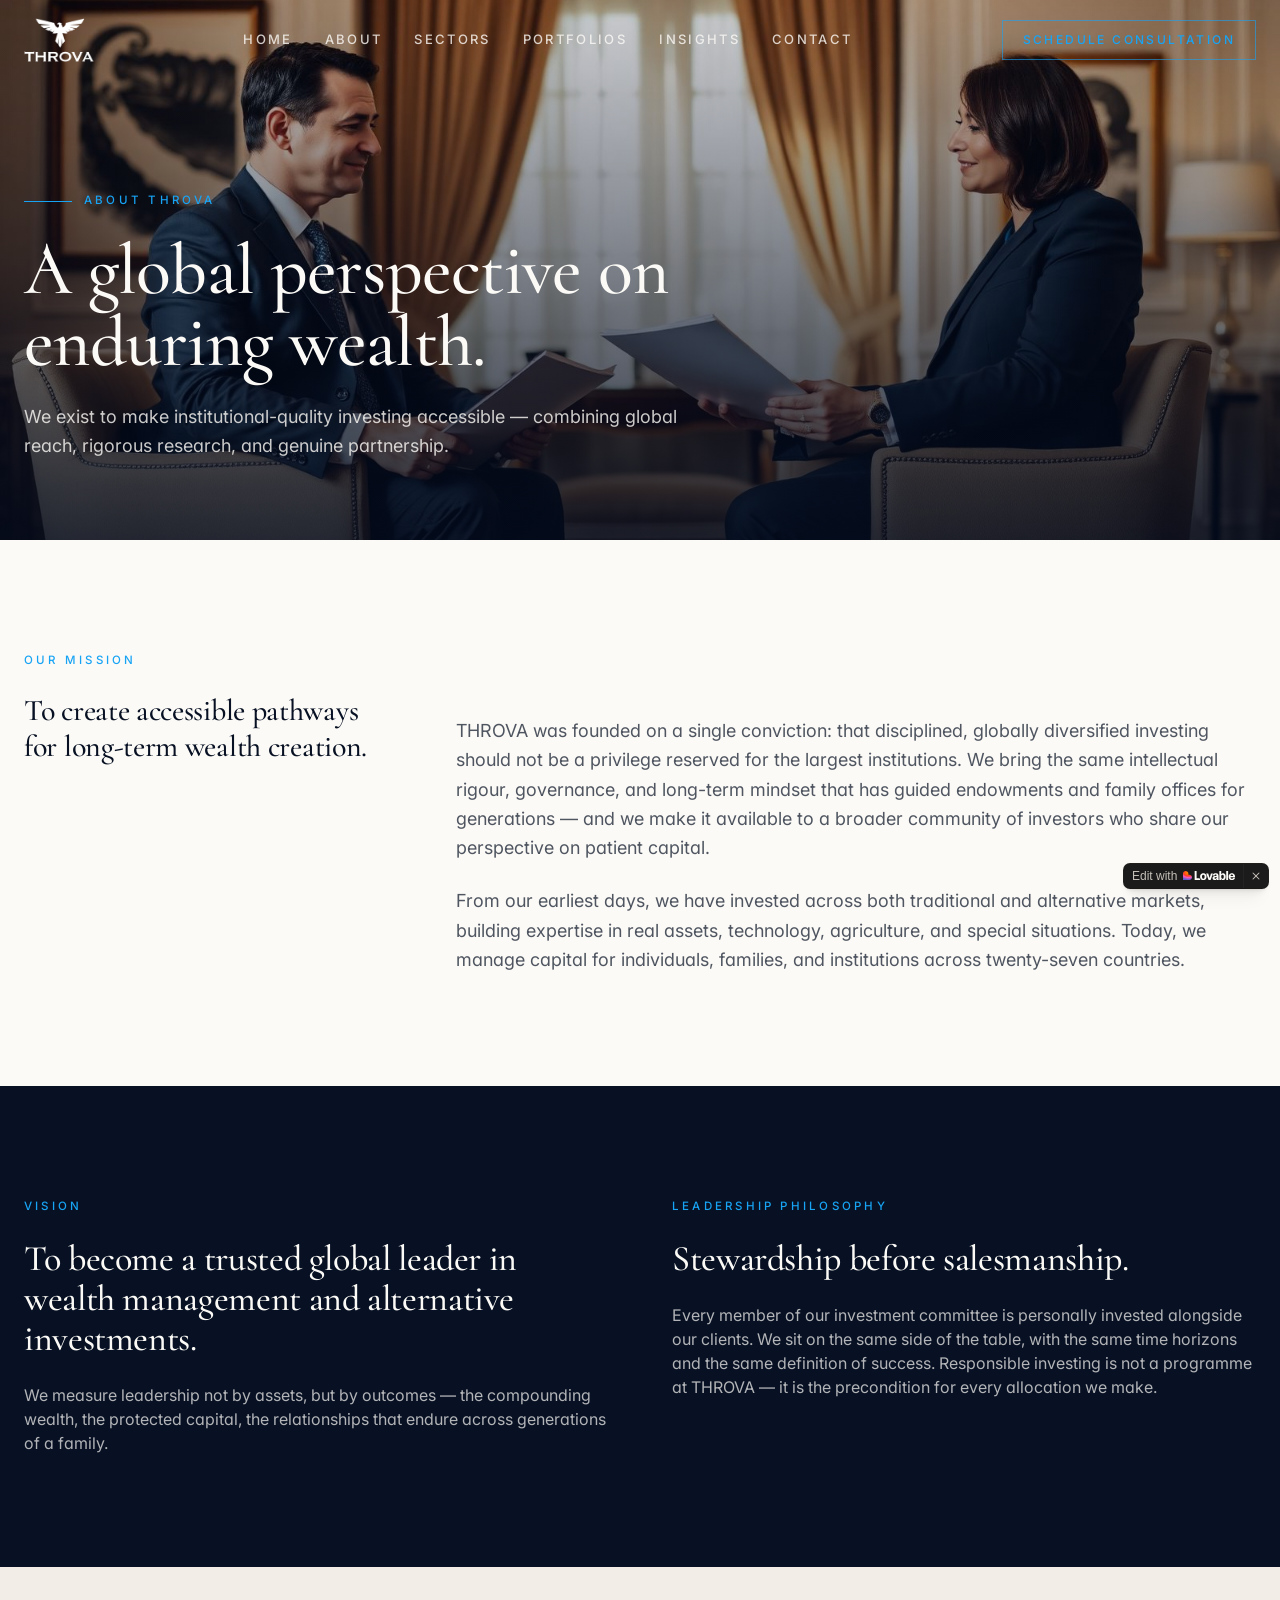
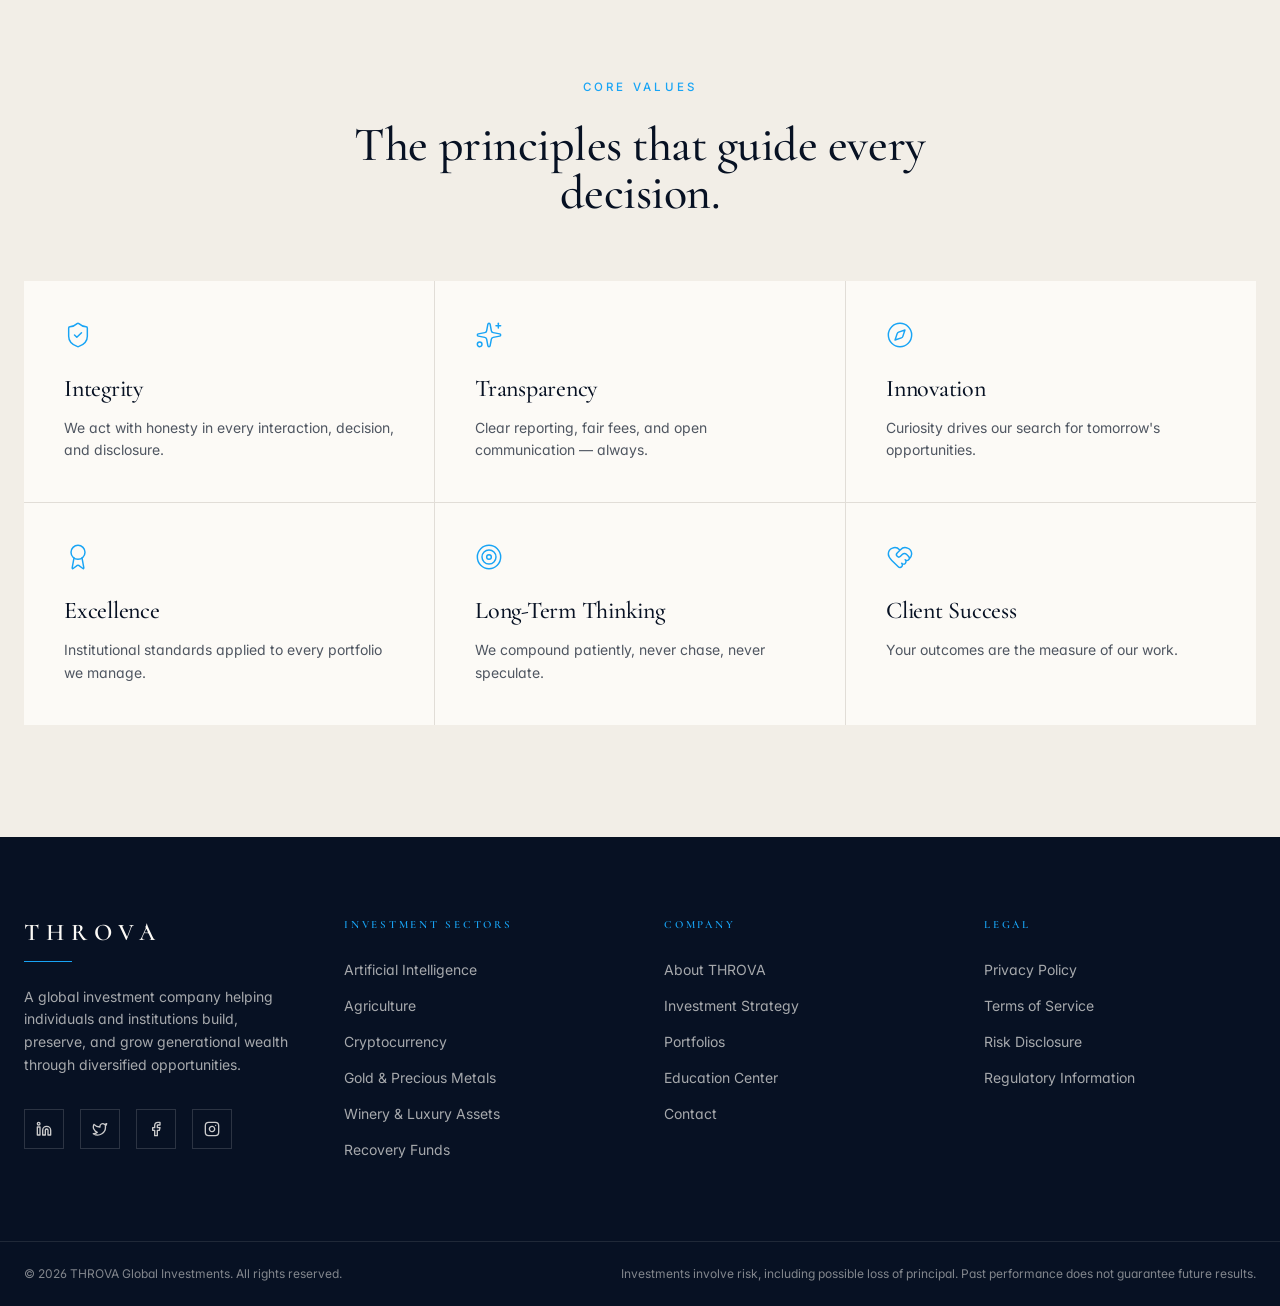
==== about.html @ 463bb8e4 "update" ====
<!DOCTYPE html><html lang="en"><!-- Added by HTTrack --><meta http-equiv="content-type" content="text/html;charset=utf-8" /><!-- /Added by HTTrack -->
<head><meta charSet="utf-8"/><meta name="viewport" content="width=device-width, initial-scale=1"/><link rel="preload" as="image" href="assets/about-DOCqalLD.jpg"/><link rel="stylesheet" href="assets/styles-oGNut5vP.css" data-precedence="default"/><link rel="stylesheet" href="https://fonts.googleapis.com/css2?family=Cormorant+Garamond:wght@400;500;600;700&amp;family=Inter:wght@300;400;500;600;700&amp;display=swap" data-precedence="default"/><title>About THROVA — Global Investment Philosophy</title><meta name="author" content="THROVA"/><meta property="og:type" content="website"/><meta name="twitter:card" content="summary_large_image"/><meta name="twitter:title" content="THROVA — Global Investment &amp; Wealth Management"/><meta name="twitter:description" content="THROVA is a global investment company building generational wealth through diversified opportunities across AI, agriculture, gold, winery, crypto, and recovery funds."/><meta property="og:image" content="../pub-bb2e103a32db4e198524a2e9ed8f35b4.r2.dev/63bff2bc-95c9-43e0-82a8-6ef3b3c54be5/id-preview-a8eeb838--65f0bc06-04db-4608-9901-4ae094037f10.lovable.app-1782212856710.png"/><meta name="twitter:image" content="../pub-bb2e103a32db4e198524a2e9ed8f35b4.r2.dev/63bff2bc-95c9-43e0-82a8-6ef3b3c54be5/id-preview-a8eeb838--65f0bc06-04db-4608-9901-4ae094037f10.lovable.app-1782212856710.png"/><meta name="description" content="Discover THROVA&#x27;s mission, vision, leadership philosophy, and commitment to responsible investing for generational wealth."/><meta property="og:title" content="About THROVA"/><meta property="og:description" content="Our mission, values, and commitment to responsible investing."/><link rel="modulepreload" href="assets/index-BSazW0Br.js"/><link rel="modulepreload" href="assets/about-CNOr5s_n.js"/><link rel="modulepreload" href="assets/SiteLayout-RDJ73iSE.js"/><link rel="modulepreload" href="assets/compass-BnCrKOkY.js"/><link rel="modulepreload" href="assets/shield-check-o71jnkI6.js"/><link rel="modulepreload" href="assets/about-_MQl4AtL.js"/><link rel="preconnect" href="https://fonts.googleapis.com/"/><link rel="preconnect" href="https://fonts.gstatic.com/" crossorigin="anonymous"/>
<style>
	@font-face {
		font-family: 'CameraPlainVariable';
		src: url('https://cdn.gpteng.co/mcp-widgets/v1/fonts/CameraPlainVariable.woff2') format('woff2');
		font-weight: 100 900;
		font-style: normal;
		font-display: swap;
	}

	#lovable-badge {
		--badge-bg: #1b1b1b;
		--badge-text: #c5c1b9;
		--badge-text-hover: #dcdad5;
		--badge-radius: 6px;
		--badge-padding: 8px;
		--badge-gap: 6px;
		--badge-shadow: 
			0 0 0 1px rgba(0, 0, 0, 0.88),
			0 1px 0 0 rgba(0, 0, 0, 0.04),
			0 2px 2px -1px rgba(0, 0, 0, 0.08),
			0 4px 4px -2px rgba(0, 0, 0, 0.08),
			0 8px 8px -4px rgba(0, 0, 0, 0.08),
			0 16px 16px -8px rgba(0, 0, 0, 0.08);
		--badge-transition-duration: 0.2s;
		--badge-transition-easing: cubic-bezier(0.16, 1, 0.32, 1);
		--focus-color: #575ECF;
		--focus-offset: 2px;
		--focus-width: 2px;
		
		position: fixed;
		bottom: 12px;
		right: 12px;
		height: 24px;
		display: flex;
		align-items: center;
		z-index: 1000000;
		background-color: var(--badge-bg) !important;
		color: var(--badge-text) !important;
		border-radius: var(--badge-radius);
		box-shadow: var(--badge-shadow) !important;
		font-size: 12px;
		font-family: CameraPlainVariable, "CameraPlainVariable Fallback", -apple-system, BlinkMacSystemFont, 'Segoe UI', Roboto, sans-serif;
		font-weight: 400 !important;
		text-transform: none !important;
		font-feature-settings: normal !important;
		transform: translateZ(0);
		will-change: transform, opacity;
	}

	#lovable-badge-cta {
		display: flex;
		align-items: center;
		gap: var(--badge-gap);
		padding: 0 var(--badge-padding);
		height: 100%;
		color: inherit;
		text-decoration: none;
		white-space: nowrap;
		border-radius: var(--badge-radius) 0 0 var(--badge-radius);
		transition: 
			background-color var(--badge-transition-duration) ease,
			color var(--badge-transition-duration) ease,
			transform 0.1s ease;
	}

	#lovable-badge-cta:hover {
		background: rgba(255, 255, 255, 0.04);
		color: var(--badge-text-hover);
	}

	#lovable-badge-cta:active {
		transform: scale(0.98);
	}

	#lovable-badge-cta:focus {
		outline: none;
	}

	#lovable-badge-cta:focus-visible {
		outline: var(--focus-width) solid var(--focus-color);
		outline-offset: var(--focus-offset);
		z-index: 1;
	}

	#lovable-badge-text {
		line-height: 1;
	}

	#lovable-badge-divider {
		width: 1px;
		height: 24px;
		background-color: rgba(255, 255, 255, 0.04);
		flex-shrink: 0;
	}

	#lovable-badge-close {
		width: 24px;
		height: 24px;
		min-width: 24px;
		min-height: 24px;
		cursor: pointer;
		background: none;
		border: none;
		padding: 0;
		display: flex;
		align-items: center;
		justify-content: center;
		border-radius: 0 var(--badge-radius) var(--badge-radius) 0;
		flex-shrink: 0;
		transition: 
			background-color var(--badge-transition-duration) ease,
			transform 0.1s ease;
	}

	#lovable-badge-close:hover {
		background: rgba(255, 255, 255, 0.04);
	}

	#lovable-badge-close:active {
		transform: scale(0.92);
	}

	#lovable-badge-close:focus {
		outline: none;
	}

	#lovable-badge-close:focus-visible {
		outline: var(--focus-width) solid var(--focus-color);
		outline-offset: calc(var(--focus-offset) * -1);
		z-index: 1;
	}

	#lovable-badge-close svg path {
		fill: var(--badge-text);
		transition: fill var(--badge-transition-duration) ease;
	}

	#lovable-badge-close:hover svg path {
		fill: var(--badge-text-hover);
	}

	@media (prefers-reduced-motion: reduce) {
		#lovable-badge-cta,
		#lovable-badge-close,
		#lovable-badge-close svg path {
			transition: none;
		}
		
		#lovable-badge-cta:active,
		#lovable-badge-close:active {
			transform: none;
		}
	}

	@media (prefers-contrast: high) {
		#lovable-badge {
			--badge-bg: #000;
			--badge-text: #fff;
			--badge-text-hover: #fff;
			border: 2px solid currentColor;
		}
		
		#lovable-badge-cta:focus-visible,
		#lovable-badge-close:focus-visible {
			outline-width: 3px;
		}
	}
</style>
<script defer src="_flock.js" data-proxy-url="/~api/analytics"></script>
<script defer src="__l5e/events.js" data-artifact-kind="dwl_content_hash" data-artifact-id="1c96176bce7b86cfba922cf886e371bd1c855cf96584477fc84e30a265fd3150" data-commit-sha="6e5b123f4a7c009446a0b0e8e425e4f486df8bcb" data-context-token="v1.[base64].P8n9sQ67XZ8pensYHoPJFRe0BBgykw384FJam2eewZE"></script>
</head>
<body>
	<!--$-->
	<div class="flex min-h-screen flex-col bg-background">
		<header class="fixed inset-x-0 top-0 z-50 transition-all duration-500 bg-transparent">
			<div class="container-luxury flex h-20 items-center justify-between">
				<a href="index.html" class="group flex items-baseline gap-2">
					<img src="assets/logo_white.png" alt="logo" style="width: 70px;">
				</a><nav class="hidden items-center gap-8 lg:flex"><a href="index.html" class="text-[13px] font-medium uppercase tracking-[0.18em] text-ivory/80 transition-colors hover:text-gold">Home</a><a class="text-[13px] font-medium uppercase tracking-[0.18em] text-ivory/80 transition-colors hover:text-gold text-gold" href="about.html" data-status="active" aria-current="page">About</a><a href="sectors.html" class="text-[13px] font-medium uppercase tracking-[0.18em] text-ivory/80 transition-colors hover:text-gold">Sectors</a><a href="packages.html" class="text-[13px] font-medium uppercase tracking-[0.18em] text-ivory/80 transition-colors hover:text-gold">Portfolios</a><a href="education.html" class="text-[13px] font-medium uppercase tracking-[0.18em] text-ivory/80 transition-colors hover:text-gold">Insights</a><a href="contact.html" class="text-[13px] font-medium uppercase tracking-[0.18em] text-ivory/80 transition-colors hover:text-gold">Contact</a></nav><div class="hidden lg:block"><a href="contact.html" class="inline-flex items-center border border-gold/60 bg-transparent px-5 py-2.5 text-[12px] font-medium uppercase tracking-[0.2em] text-gold transition-all hover:bg-gold hover:text-navy-deep">Schedule Consultation</a></div><button aria-label="Toggle menu" class="text-ivory lg:hidden"><svg xmlns="http://www.w3.org/2000/svg" width="22" height="22" viewBox="0 0 24 24" fill="none" stroke="currentColor" stroke-width="2" stroke-linecap="round" stroke-linejoin="round" class="lucide lucide-menu" aria-hidden="true"><path d="M4 5h16"></path><path d="M4 12h16"></path><path d="M4 19h16"></path></svg></button></div></header><main class="flex-1"><section class="relative isolate flex min-h-[60vh] items-end overflow-hidden pt-20"><img src="assets/about-DOCqalLD.jpg" alt="" class="absolute inset-0 -z-10 h-full w-full object-cover"/><div class="absolute inset-0 -z-10" style="background:var(--gradient-overlay)"></div><div class="container-luxury pb-20 pt-16"><p class="eyebrow"><span class="gold-divider"></span>About THROVA</p><h1 class="mt-6 max-w-3xl text-5xl text-ivory md:text-6xl lg:text-7xl">A global perspective on enduring wealth.</h1><p class="mt-6 max-w-2xl text-lg leading-relaxed text-ivory/80">We exist to make institutional-quality investing accessible — combining global reach, rigorous research, and genuine partnership.</p></div></section><section class="bg-background py-28"><div class="container-luxury grid gap-16 lg:grid-cols-3"><div><p class="eyebrow">Our Mission</p><h2 class="mt-6 font-serif text-3xl text-foreground">To create accessible pathways for long-term wealth creation.</h2></div><div class="lg:col-span-2 lg:pt-16"><p class="text-lg leading-relaxed text-muted-foreground">THROVA was founded on a single conviction: that disciplined, globally diversified investing should not be a privilege reserved for the largest institutions. We bring the same intellectual rigour, governance, and long-term mindset that has guided endowments and family offices for generations — and we make it available to a broader community of investors who share our perspective on patient capital.</p><p class="mt-6 text-lg leading-relaxed text-muted-foreground">From our earliest days, we have invested across both traditional and alternative markets, building expertise in real assets, technology, agriculture, and special situations. Today, we manage capital for individuals, families, and institutions across twenty-seven countries.</p></div></div></section><section class="bg-navy-deep py-28 text-ivory"><div class="container-luxury grid gap-16 lg:grid-cols-2"><div><p class="eyebrow">Vision</p><h2 class="mt-6 font-serif text-4xl text-ivory">To become a trusted global leader in wealth management and alternative investments.</h2><p class="mt-6 text-ivory/70">We measure leadership not by assets, but by outcomes — the compounding wealth, the protected capital, the relationships that endure across generations of a family.</p></div><div><p class="eyebrow">Leadership Philosophy</p><h2 class="mt-6 font-serif text-4xl text-ivory">Stewardship before salesmanship.</h2><p class="mt-6 text-ivory/70">Every member of our investment committee is personally invested alongside our clients. We sit on the same side of the table, with the same time horizons and the same definition of success. Responsible investing is not a programme at THROVA — it is the precondition for every allocation we make.</p></div></div></section><section class="bg-secondary py-28"><div class="container-luxury"><div class="mx-auto max-w-2xl text-center"><p class="eyebrow">Core Values</p><h2 class="mt-6 font-serif text-4xl text-foreground md:text-5xl">The principles that guide every decision.</h2></div><div class="mt-16 grid gap-px bg-border md:grid-cols-2 lg:grid-cols-3"><div class="bg-background p-10"><svg xmlns="http://www.w3.org/2000/svg" width="28" height="28" viewBox="0 0 24 24" fill="none" stroke="currentColor" stroke-width="1.25" stroke-linecap="round" stroke-linejoin="round" class="lucide lucide-shield-check text-gold" aria-hidden="true"><path d="M20 13c0 5-3.5 7.5-7.66 8.95a1 1 0 0 1-.67-.01C7.5 20.5 4 18 4 13V6a1 1 0 0 1 1-1c2 0 4.5-1.2 6.24-2.72a1.17 1.17 0 0 1 1.52 0C14.51 3.81 17 5 19 5a1 1 0 0 1 1 1z"></path><path d="m9 12 2 2 4-4"></path></svg><h3 class="mt-6 font-serif text-2xl text-foreground">Integrity</h3><p class="mt-3 text-sm leading-relaxed text-muted-foreground">We act with honesty in every interaction, decision, and disclosure.</p></div><div class="bg-background p-10"><svg xmlns="http://www.w3.org/2000/svg" width="28" height="28" viewBox="0 0 24 24" fill="none" stroke="currentColor" stroke-width="1.25" stroke-linecap="round" stroke-linejoin="round" class="lucide lucide-sparkles text-gold" aria-hidden="true"><path d="M11.017 2.814a1 1 0 0 1 1.966 0l1.051 5.558a2 2 0 0 0 1.594 1.594l5.558 1.051a1 1 0 0 1 0 1.966l-5.558 1.051a2 2 0 0 0-1.594 1.594l-1.051 5.558a1 1 0 0 1-1.966 0l-1.051-5.558a2 2 0 0 0-1.594-1.594l-5.558-1.051a1 1 0 0 1 0-1.966l5.558-1.051a2 2 0 0 0 1.594-1.594z"></path><path d="M20 2v4"></path><path d="M22 4h-4"></path><circle cx="4" cy="20" r="2"></circle></svg><h3 class="mt-6 font-serif text-2xl text-foreground">Transparency</h3><p class="mt-3 text-sm leading-relaxed text-muted-foreground">Clear reporting, fair fees, and open communication — always.</p></div><div class="bg-background p-10"><svg xmlns="http://www.w3.org/2000/svg" width="28" height="28" viewBox="0 0 24 24" fill="none" stroke="currentColor" stroke-width="1.25" stroke-linecap="round" stroke-linejoin="round" class="lucide lucide-compass text-gold" aria-hidden="true"><circle cx="12" cy="12" r="10"></circle><path d="m16.24 7.76-1.804 5.411a2 2 0 0 1-1.265 1.265L7.76 16.24l1.804-5.411a2 2 0 0 1 1.265-1.265z"></path></svg><h3 class="mt-6 font-serif text-2xl text-foreground">Innovation</h3><p class="mt-3 text-sm leading-relaxed text-muted-foreground">Curiosity drives our search for tomorrow&#x27;s opportunities.</p></div><div class="bg-background p-10"><svg xmlns="http://www.w3.org/2000/svg" width="28" height="28" viewBox="0 0 24 24" fill="none" stroke="currentColor" stroke-width="1.25" stroke-linecap="round" stroke-linejoin="round" class="lucide lucide-award text-gold" aria-hidden="true"><path d="m15.477 12.89 1.515 8.526a.5.5 0 0 1-.81.47l-3.58-2.687a1 1 0 0 0-1.197 0l-3.586 2.686a.5.5 0 0 1-.81-.469l1.514-8.526"></path><circle cx="12" cy="8" r="6"></circle></svg><h3 class="mt-6 font-serif text-2xl text-foreground">Excellence</h3><p class="mt-3 text-sm leading-relaxed text-muted-foreground">Institutional standards applied to every portfolio we manage.</p></div><div class="bg-background p-10"><svg xmlns="http://www.w3.org/2000/svg" width="28" height="28" viewBox="0 0 24 24" fill="none" stroke="currentColor" stroke-width="1.25" stroke-linecap="round" stroke-linejoin="round" class="lucide lucide-target text-gold" aria-hidden="true"><circle cx="12" cy="12" r="10"></circle><circle cx="12" cy="12" r="6"></circle><circle cx="12" cy="12" r="2"></circle></svg><h3 class="mt-6 font-serif text-2xl text-foreground">Long-Term Thinking</h3><p class="mt-3 text-sm leading-relaxed text-muted-foreground">We compound patiently, never chase, never speculate.</p></div><div class="bg-background p-10"><svg xmlns="http://www.w3.org/2000/svg" width="28" height="28" viewBox="0 0 24 24" fill="none" stroke="currentColor" stroke-width="1.25" stroke-linecap="round" stroke-linejoin="round" class="lucide lucide-heart-handshake text-gold" aria-hidden="true"><path d="M19.414 14.414C21 12.828 22 11.5 22 9.5a5.5 5.5 0 0 0-9.591-3.676.6.6 0 0 1-.818.001A5.5 5.5 0 0 0 2 9.5c0 2.3 1.5 4 3 5.5l5.535 5.362a2 2 0 0 0 2.879.052 2.12 2.12 0 0 0-.004-3 2.124 2.124 0 1 0 3-3 2.124 2.124 0 0 0 3.004 0 2 2 0 0 0 0-2.828l-1.881-1.882a2.41 2.41 0 0 0-3.409 0l-1.71 1.71a2 2 0 0 1-2.828 0 2 2 0 0 1 0-2.828l2.823-2.762"></path></svg><h3 class="mt-6 font-serif text-2xl text-foreground">Client Success</h3><p class="mt-3 text-sm leading-relaxed text-muted-foreground">Your outcomes are the measure of our work.</p></div></div></div></section></main><footer class="bg-navy-deep text-ivory/80"><div class="container-luxury py-20"><div class="grid gap-12 md:grid-cols-2 lg:grid-cols-4"><div class="lg:col-span-1"><div class="font-serif text-2xl font-semibold tracking-[0.3em] text-ivory">THROVA</div><div class="mt-3 h-px w-12 bg-gold"></div><p class="mt-6 max-w-xs text-sm leading-relaxed text-ivory/65">A global investment company helping individuals and institutions build, preserve, and grow generational wealth through diversified opportunities.</p><div class="mt-8 flex gap-4"><a href="#" aria-label="Social link" class="grid h-10 w-10 place-items-center border border-ivory/15 transition-colors hover:border-gold hover:text-gold"><svg xmlns="http://www.w3.org/2000/svg" width="16" height="16" viewBox="0 0 24 24" fill="none" stroke="currentColor" stroke-width="2" stroke-linecap="round" stroke-linejoin="round" class="lucide lucide-linkedin" aria-hidden="true"><path d="M16 8a6 6 0 0 1 6 6v7h-4v-7a2 2 0 0 0-2-2 2 2 0 0 0-2 2v7h-4v-7a6 6 0 0 1 6-6z"></path><rect width="4" height="12" x="2" y="9"></rect><circle cx="4" cy="4" r="2"></circle></svg></a><a href="#" aria-label="Social link" class="grid h-10 w-10 place-items-center border border-ivory/15 transition-colors hover:border-gold hover:text-gold"><svg xmlns="http://www.w3.org/2000/svg" width="16" height="16" viewBox="0 0 24 24" fill="none" stroke="currentColor" stroke-width="2" stroke-linecap="round" stroke-linejoin="round" class="lucide lucide-twitter" aria-hidden="true"><path d="M22 4s-.7 2.1-2 3.4c1.6 10-9.4 17.3-18 11.6 2.2.1 4.4-.6 6-2C3 15.5.5 9.6 3 5c2.2 2.6 5.6 4.1 9 4-.9-4.2 4-6.6 7-3.8 1.1 0 3-1.2 3-1.2z"></path></svg></a><a href="#" aria-label="Social link" class="grid h-10 w-10 place-items-center border border-ivory/15 transition-colors hover:border-gold hover:text-gold"><svg xmlns="http://www.w3.org/2000/svg" width="16" height="16" viewBox="0 0 24 24" fill="none" stroke="currentColor" stroke-width="2" stroke-linecap="round" stroke-linejoin="round" class="lucide lucide-facebook" aria-hidden="true"><path d="M18 2h-3a5 5 0 0 0-5 5v3H7v4h3v8h4v-8h3l1-4h-4V7a1 1 0 0 1 1-1h3z"></path></svg></a><a href="#" aria-label="Social link" class="grid h-10 w-10 place-items-center border border-ivory/15 transition-colors hover:border-gold hover:text-gold"><svg xmlns="http://www.w3.org/2000/svg" width="16" height="16" viewBox="0 0 24 24" fill="none" stroke="currentColor" stroke-width="2" stroke-linecap="round" stroke-linejoin="round" class="lucide lucide-instagram" aria-hidden="true"><rect width="20" height="20" x="2" y="2" rx="5" ry="5"></rect><path d="M16 11.37A4 4 0 1 1 12.63 8 4 4 0 0 1 16 11.37z"></path><line x1="17.5" x2="17.51" y1="6.5" y2="6.5"></line></svg></a></div></div><div><h4 class="text-[11px] font-semibold uppercase tracking-[0.25em] text-gold">Investment Sectors</h4><ul class="mt-6 space-y-3"><li><a href="sectors.html" class="text-sm text-ivory/65 transition-colors hover:text-gold">Artificial Intelligence</a></li><li><a href="sectors.html" class="text-sm text-ivory/65 transition-colors hover:text-gold">Agriculture</a></li><li><a href="sectors.html" class="text-sm text-ivory/65 transition-colors hover:text-gold">Cryptocurrency</a></li><li><a href="sectors.html" class="text-sm text-ivory/65 transition-colors hover:text-gold">Gold &amp; Precious Metals</a></li><li><a href="sectors.html" class="text-sm text-ivory/65 transition-colors hover:text-gold">Winery &amp; Luxury Assets</a></li><li><a href="sectors.html" class="text-sm text-ivory/65 transition-colors hover:text-gold">Recovery Funds</a></li></ul></div><div><h4 class="text-[11px] font-semibold uppercase tracking-[0.25em] text-gold">Company</h4><ul class="mt-6 space-y-3"><li><a class="text-sm text-ivory/65 transition-colors hover:text-gold active" href="about.html" data-status="active" aria-current="page">About THROVA</a></li><li><a class="text-sm text-ivory/65 transition-colors hover:text-gold active" href="about.html" data-status="active" aria-current="page">Investment Strategy</a></li><li><a href="packages.html" class="text-sm text-ivory/65 transition-colors hover:text-gold">Portfolios</a></li><li><a href="education.html" class="text-sm text-ivory/65 transition-colors hover:text-gold">Education Center</a></li><li><a href="contact.html" class="text-sm text-ivory/65 transition-colors hover:text-gold">Contact</a></li></ul></div><div><h4 class="text-[11px] font-semibold uppercase tracking-[0.25em] text-gold">Legal</h4><ul class="mt-6 space-y-3"><li><a href="contact.html" class="text-sm text-ivory/65 transition-colors hover:text-gold">Privacy Policy</a></li><li><a href="contact.html" class="text-sm text-ivory/65 transition-colors hover:text-gold">Terms of Service</a></li><li><a href="contact.html" class="text-sm text-ivory/65 transition-colors hover:text-gold">Risk Disclosure</a></li><li><a href="contact.html" class="text-sm text-ivory/65 transition-colors hover:text-gold">Regulatory Information</a></li></ul></div></div></div><div class="border-t border-ivory/10"><div class="container-luxury flex flex-col items-start justify-between gap-3 py-6 text-xs text-ivory/50 md:flex-row md:items-center"><p>© <!-- -->2026<!-- --> THROVA Global Investments. All rights reserved.</p><p class="max-w-2xl md:text-right">Investments involve risk, including possible loss of principal. Past performance does not guarantee future results.</p></div></div></footer></div><script>(function(t){let s;try{s=JSON.parse(sessionStorage.getItem(t.storageKey)||"{}")}catch(e){console.error(e);return}const c=t.key||window.history.state?.__TSR_key,r=c?s[c]:void 0;if(t.shouldScrollRestoration&&r&&typeof r=="object"&&Object.keys(r).length>0){for(const e in r){const o=r[e];if(!o||typeof o!="object")continue;const l=o.scrollX,i=o.scrollY;if(!(!Number.isFinite(l)||!Number.isFinite(i))){if(e==="window")window.scrollTo({top:i,left:l,behavior:t.behavior});else if(e){let n;try{n=document.querySelector(e)}catch{continue}n&&(n.scrollLeft=l,n.scrollTop=i)}}}return}const a=window.location.hash.split("#",2)[1];if(a){const e=window.history.state?.__hashScrollIntoViewOptions??!0;if(e){const o=document.getElementById(a);o&&o.scrollIntoView(e)}return}window.scrollTo({top:0,left:0,behavior:t.behavior})})({"storageKey":"tsr-scroll-restoration-v1_3","shouldScrollRestoration":true});document.currentScript.remove()</script><!--/$--><script class="$tsr" id="$tsr-stream-barrier">(self.$R=self.$R||{})["tsr"]=[];self.$_TSR={h(){this.hydrated=!0,this.c()},e(){this.streamEnded=!0,this.c()},c(){this.hydrated&&this.streamEnded&&(delete self.$_TSR,delete self.$R.tsr)},p(e){this.initialized?e():this.buffer.push(e)},buffer:[]};$_TSR.router=($R=>$R[0]={manifest:$R[1]={routes:$R[2]={__root__:$R[3]={preloads:$R[4]=["/assets/index-BSazW0Br.js"],assets:$R[5]=[$R[6]={tag:"script",attrs:$R[7]={type:"module",async:!0},children:"import(\"/assets/index-BSazW0Br.js\")"}]},"/about":$R[8]={preloads:$R[9]=["/assets/about-CNOr5s_n.js","assets/SiteLayout-RDJ73iSE.js","assets/compass-BnCrKOkY.js","assets/shield-check-o71jnkI6.js","/assets/about-_MQl4AtL.js"]}}},matches:$R[10]=[$R[11]={i:"__root__ ",u:1782300555744,s:"success",ssr:!0},$R[12]={i:" about about",u:1782300555744,s:"success",ssr:!0}],lastMatchId:" about about"})($R["tsr"]);$_TSR.e();document.currentScript.remove()</script><script type="module" async="">import("assets/index-BSazW0Br.js")</script>
<aside
	id="lovable-badge"
	role="complementary"
	dir="ltr"
	lang="en"
	aria-label="Edit with Lovable">
	<a
		id="lovable-badge-cta" 
		target="_blank" 
		href="https://lovable.dev/projects/65f0bc06-04db-4608-9901-4ae094037f10?utm_source=lovable-badge"
		rel="noopener nofollow"
		aria-label="Edit with Lovable">
		<span id="lovable-badge-text">Edit with</span>
		<svg xmlns="http://www.w3.org/2000/svg" width="52" height="16" fill="none" viewBox="0 0 52 16">
  <path fill="#FCFBF8" fill-rule="evenodd" d="M20.318 5.25c.643 0 1.206.14 1.69.418a2.81 2.81 0 0 1 1.118 1.191c.266.513.4 1.115.4 1.807s-.134 1.296-.4 1.812a2.81 2.81 0 0 1-1.118 1.193c-.484.278-1.047.418-1.69.418s-1.208-.14-1.695-.418a2.85 2.85 0 0 1-1.125-1.193c-.262-.516-.393-1.12-.393-1.812s.131-1.294.393-1.807a2.848 2.848 0 0 1 1.125-1.191c.487-.279 1.052-.418 1.695-.418Zm0 1.425c-.27 0-.504.076-.7.228-.193.147-.34.37-.443.67-.102.295-.153.66-.153 1.093 0 .435.05.801.153 1.1.102.3.25.524.443.676.196.147.43.22.7.22.27 0 .502-.073.694-.22.193-.152.341-.375.443-.67.103-.299.153-.667.153-1.106 0-.65-.112-1.145-.337-1.481a1.08 1.08 0 0 0-.953-.51ZM32.7 5.25c.61 0 1.127.1 1.549.3.422.197.74.48.953.849.217.368.325.809.325 1.32v2.704c0 .29.02.562.062.812.044.245.108.4.19.466V12h-1.935a5.895 5.895 0 0 1-.105-.684 7.745 7.745 0 0 1-.02-.228 2.293 2.293 0 0 1-.151.203c-.205.242-.47.437-.793.584-.32.143-.685.215-1.094.215-.406 0-.77-.08-1.094-.24a1.845 1.845 0 0 1-.756-.682 1.984 1.984 0 0 1-.27-1.045c0-.606.178-1.069.535-1.388.356-.324.87-.534 1.542-.633l1.125-.16c.225-.032.403-.074.534-.123a.622.622 0 0 0 .288-.196.549.549 0 0 0 .093-.327.65.65 0 0 0-.11-.367.702.702 0 0 0-.32-.27c-.14-.07-.31-.105-.51-.105-.32 0-.576.083-.768.251-.193.164-.298.39-.314.676h-1.923c.016-.434.147-.82.393-1.155.25-.34.596-.604 1.039-.792.442-.189.954-.283 1.535-.283Zm.99 3.498a.98.98 0 0 1-.215.14 2.49 2.49 0 0 1-.584.178l-.473.092c-.315.061-.553.156-.713.283-.155.127-.233.305-.233.534 0 .23.084.412.252.547.168.135.383.203.645.203s.494-.058.694-.173c.201-.118.355-.282.461-.49.11-.21.166-.448.166-.714v-.6Zm4.526-2.375c.065-.125.138-.243.221-.349.197-.25.437-.44.719-.571.282-.135.6-.203.952-.203.528 0 .988.138 1.377.412.389.275.688.67.896 1.186.21.512.314 1.12.314 1.824 0 .7-.107 1.309-.32 1.825-.213.512-.518.906-.915 1.18-.393.275-.854.412-1.383.412-.352 0-.667-.062-.946-.184a1.832 1.832 0 0 1-.7-.554 2.2 2.2 0 0 1-.234-.383V12h-1.843V3h1.862v3.373Zm1.284.296c-.274 0-.51.085-.707.253-.192.163-.338.397-.436.7a3.376 3.376 0 0 0-.148 1.05c0 .406.05.759.148 1.058.098.299.243.53.436.694.197.164.433.246.707.246.279 0 .512-.082.7-.246.193-.164.336-.395.43-.694.099-.3.148-.652.148-1.058 0-.405-.05-.757-.147-1.056-.095-.299-.238-.53-.43-.694a1.015 1.015 0 0 0-.7-.253Zm9.416-1.419c.602 0 1.136.131 1.604.393.466.262.829.643 1.086 1.143.263.5.394 1.097.394 1.794 0 .25-.002.449-.006.596H47.51c.018.288.071.538.164.75a1.3 1.3 0 0 0 .491.596c.214.13.465.196.757.196.319 0 .583-.082.792-.246.209-.167.34-.403.393-.706h1.862a2.48 2.48 0 0 1-.485 1.235 2.54 2.54 0 0 1-1.051.805c-.439.188-.949.283-1.53.283-.655 0-1.225-.125-1.708-.375a2.672 2.672 0 0 1-1.13-1.143c-.267-.508-.4-1.137-.4-1.887 0-.712.14-1.327.418-1.843a2.86 2.86 0 0 1 1.155-1.186c.491-.27 1.051-.405 1.678-.405Zm-.044 1.345c-.274 0-.516.068-.725.203a1.29 1.29 0 0 0-.479.59 2.045 2.045 0 0 0-.132.498h2.562a1.873 1.873 0 0 0-.138-.602 1.061 1.061 0 0 0-.418-.516 1.243 1.243 0 0 0-.67-.173Z" clip-rule="evenodd"/>
  <path fill="#FCFBF8" d="m26.605 9.995 1.342-4.566h1.924L27.628 12h-2.07l-2.33-6.57h1.98l1.397 4.565Zm-13.013.143h2.256c1.632 0 1.421 1.837 1.418 1.861h-5.603V3h1.93v7.138Zm31.516 1.861h-1.862V3h1.862v8.999Z"/>
  <path fill="url(#a)" fill-rule="evenodd" d="M2.7 3c1.492 0 2.7 1.192 2.7 2.663v1.012h.9c1.49 0 2.7 1.192 2.7 2.662S7.791 12 6.3 12H0V5.663C0 4.193 1.209 3 2.7 3Z" clip-rule="evenodd"/>
  <defs>
    <radialGradient id="a" cx="0" cy="0" r="1" gradientTransform="matrix(-1.54236 7.07838 -10.231 -2.15602 4.627 5.022)" gradientUnits="userSpaceOnUse">
      <stop offset=".106" stop-color="#FE7B02"/>
      <stop offset=".394" stop-color="#FE3F21"/>
      <stop offset=".608" stop-color="#F858BC"/>
      <stop offset=".929" stop-color="#575ECF"/>
    </radialGradient>
  </defs>
</svg>


	</a>
	
	<span id="lovable-badge-divider" aria-hidden="true"></span>
	
	<button 
		id="lovable-badge-close"
		aria-label="Dismiss"
		title="Dismiss"
		type="button">
		<svg xmlns="http://www.w3.org/2000/svg" width="16" height="16" fill="none" viewBox="0 0 16 16" aria-hidden="true">
			<path d="M10.646 4.646a.5.5 0 1 1 .707.708L8.707 8l2.646 2.646a.5.5 0 1 1-.707.707L8 8.707l-2.646 2.646a.5.5 0 1 1-.708-.707L7.293 8 4.646 5.354a.5.5 0 1 1 .708-.708L8 7.293l2.646-2.647Z"/>
		</svg>
	</button>
</aside>
<script>
	// Don't show the lovable-badge if the page is in an iframe or if it's being rendered by puppeteer (screenshot service)
	if (window.self !== window.top || navigator.userAgent.includes('puppeteer')) {
		var badge = document.getElementById('lovable-badge');
		if (badge) {
			badge.style.display = 'none';
		}
	}

	// Add click event listener to close button with animation
	var closeButton = document.getElementById('lovable-badge-close');
	if (closeButton) {
		closeButton.addEventListener('click', function(event) {
			event.preventDefault();
			event.stopPropagation();
			var badge = document.getElementById('lovable-badge');
			if (badge) {
				badge.classList.add('closing');
				setTimeout(function() {
					if (badge) {
						badge.style.display = 'none';
					}
				}, 240);
			}
		});
	}
</script>
</body></html>
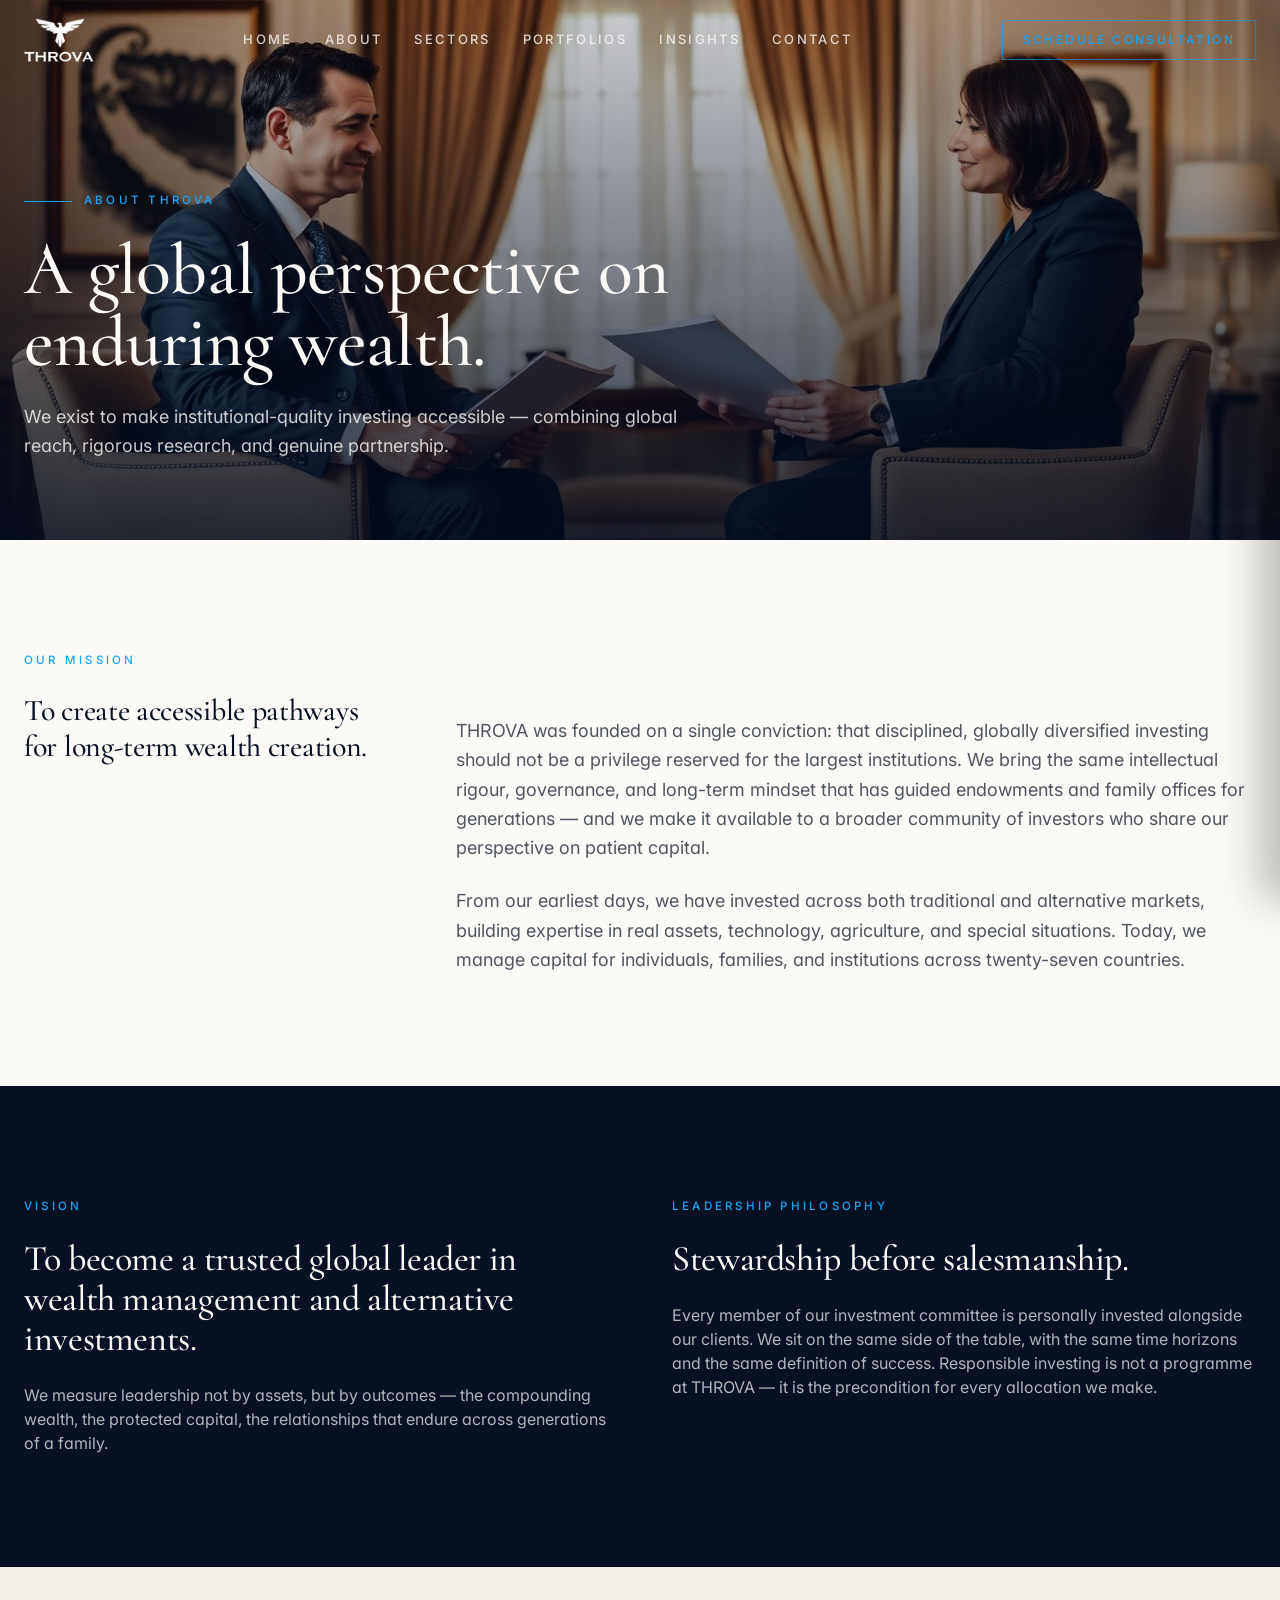
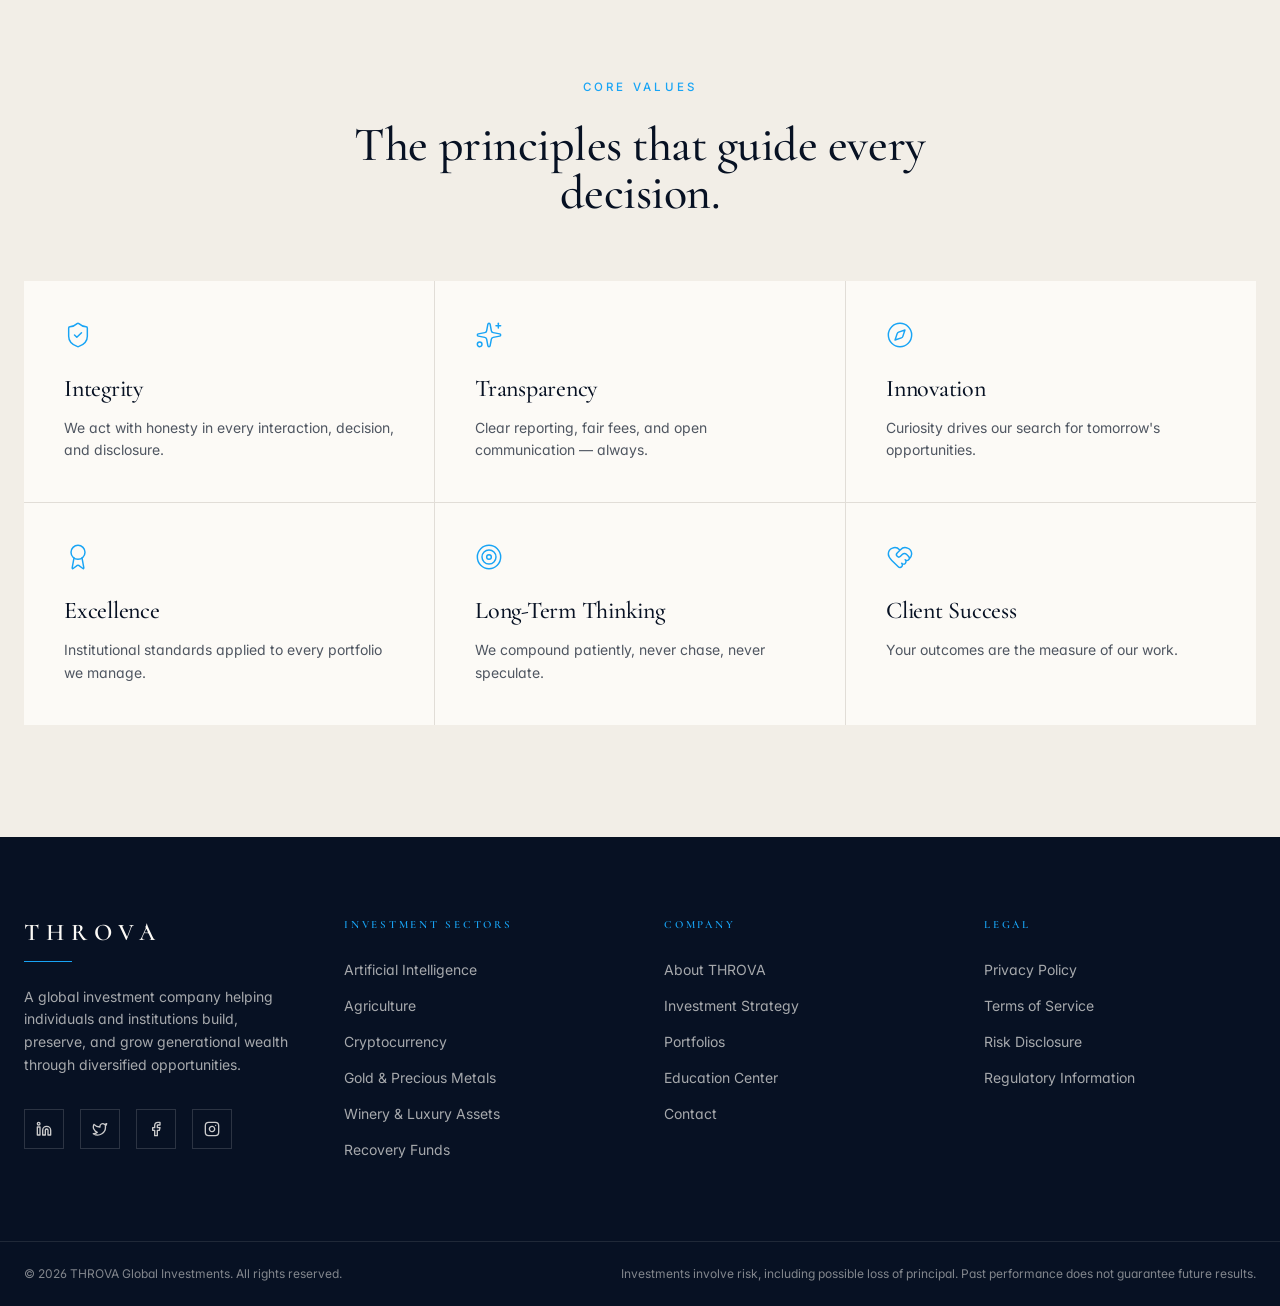
==== commit b261bac2: "update" ====
--- a/about.html
+++ b/about.html
@@ -1,173 +1,10 @@
 <!DOCTYPE html><html lang="en"><!-- Added by HTTrack --><meta http-equiv="content-type" content="text/html;charset=utf-8" /><!-- /Added by HTTrack -->
 <head><meta charSet="utf-8"/><meta name="viewport" content="width=device-width, initial-scale=1"/><link rel="preload" as="image" href="assets/about-DOCqalLD.jpg"/><link rel="stylesheet" href="assets/styles-oGNut5vP.css" data-precedence="default"/><link rel="stylesheet" href="https://fonts.googleapis.com/css2?family=Cormorant+Garamond:wght@400;500;600;700&amp;family=Inter:wght@300;400;500;600;700&amp;display=swap" data-precedence="default"/><title>About THROVA — Global Investment Philosophy</title><meta name="author" content="THROVA"/><meta property="og:type" content="website"/><meta name="twitter:card" content="summary_large_image"/><meta name="twitter:title" content="THROVA — Global Investment &amp; Wealth Management"/><meta name="twitter:description" content="THROVA is a global investment company building generational wealth through diversified opportunities across AI, agriculture, gold, winery, crypto, and recovery funds."/><meta property="og:image" content="../pub-bb2e103a32db4e198524a2e9ed8f35b4.r2.dev/63bff2bc-95c9-43e0-82a8-6ef3b3c54be5/id-preview-a8eeb838--65f0bc06-04db-4608-9901-4ae094037f10.lovable.app-1782212856710.png"/><meta name="twitter:image" content="../pub-bb2e103a32db4e198524a2e9ed8f35b4.r2.dev/63bff2bc-95c9-43e0-82a8-6ef3b3c54be5/id-preview-a8eeb838--65f0bc06-04db-4608-9901-4ae094037f10.lovable.app-1782212856710.png"/><meta name="description" content="Discover THROVA&#x27;s mission, vision, leadership philosophy, and commitment to responsible investing for generational wealth."/><meta property="og:title" content="About THROVA"/><meta property="og:description" content="Our mission, values, and commitment to responsible investing."/><link rel="modulepreload" href="assets/index-BSazW0Br.js"/><link rel="modulepreload" href="assets/about-CNOr5s_n.js"/><link rel="modulepreload" href="assets/SiteLayout-RDJ73iSE.js"/><link rel="modulepreload" href="assets/compass-BnCrKOkY.js"/><link rel="modulepreload" href="assets/shield-check-o71jnkI6.js"/><link rel="modulepreload" href="assets/about-_MQl4AtL.js"/><link rel="preconnect" href="https://fonts.googleapis.com/"/><link rel="preconnect" href="https://fonts.gstatic.com/" crossorigin="anonymous"/>
 <style>
-	@font-face {
-		font-family: 'CameraPlainVariable';
-		src: url('https://cdn.gpteng.co/mcp-widgets/v1/fonts/CameraPlainVariable.woff2') format('woff2');
-		font-weight: 100 900;
-		font-style: normal;
-		font-display: swap;
-	}
-
-	#lovable-badge {
-		--badge-bg: #1b1b1b;
-		--badge-text: #c5c1b9;
-		--badge-text-hover: #dcdad5;
-		--badge-radius: 6px;
-		--badge-padding: 8px;
-		--badge-gap: 6px;
-		--badge-shadow: 
-			0 0 0 1px rgba(0, 0, 0, 0.88),
-			0 1px 0 0 rgba(0, 0, 0, 0.04),
-			0 2px 2px -1px rgba(0, 0, 0, 0.08),
-			0 4px 4px -2px rgba(0, 0, 0, 0.08),
-			0 8px 8px -4px rgba(0, 0, 0, 0.08),
-			0 16px 16px -8px rgba(0, 0, 0, 0.08);
-		--badge-transition-duration: 0.2s;
-		--badge-transition-easing: cubic-bezier(0.16, 1, 0.32, 1);
-		--focus-color: #575ECF;
-		--focus-offset: 2px;
-		--focus-width: 2px;
-		
-		position: fixed;
-		bottom: 12px;
-		right: 12px;
-		height: 24px;
-		display: flex;
-		align-items: center;
-		z-index: 1000000;
-		background-color: var(--badge-bg) !important;
-		color: var(--badge-text) !important;
-		border-radius: var(--badge-radius);
-		box-shadow: var(--badge-shadow) !important;
-		font-size: 12px;
-		font-family: CameraPlainVariable, "CameraPlainVariable Fallback", -apple-system, BlinkMacSystemFont, 'Segoe UI', Roboto, sans-serif;
-		font-weight: 400 !important;
-		text-transform: none !important;
-		font-feature-settings: normal !important;
-		transform: translateZ(0);
-		will-change: transform, opacity;
-	}
-
-	#lovable-badge-cta {
-		display: flex;
-		align-items: center;
-		gap: var(--badge-gap);
-		padding: 0 var(--badge-padding);
-		height: 100%;
-		color: inherit;
-		text-decoration: none;
-		white-space: nowrap;
-		border-radius: var(--badge-radius) 0 0 var(--badge-radius);
-		transition: 
-			background-color var(--badge-transition-duration) ease,
-			color var(--badge-transition-duration) ease,
-			transform 0.1s ease;
-	}
-
-	#lovable-badge-cta:hover {
-		background: rgba(255, 255, 255, 0.04);
-		color: var(--badge-text-hover);
-	}
-
-	#lovable-badge-cta:active {
-		transform: scale(0.98);
-	}
-
-	#lovable-badge-cta:focus {
-		outline: none;
-	}
-
-	#lovable-badge-cta:focus-visible {
-		outline: var(--focus-width) solid var(--focus-color);
-		outline-offset: var(--focus-offset);
-		z-index: 1;
-	}
-
-	#lovable-badge-text {
-		line-height: 1;
-	}
-
-	#lovable-badge-divider {
-		width: 1px;
-		height: 24px;
-		background-color: rgba(255, 255, 255, 0.04);
-		flex-shrink: 0;
-	}
-
-	#lovable-badge-close {
-		width: 24px;
-		height: 24px;
-		min-width: 24px;
-		min-height: 24px;
-		cursor: pointer;
-		background: none;
-		border: none;
-		padding: 0;
-		display: flex;
-		align-items: center;
-		justify-content: center;
-		border-radius: 0 var(--badge-radius) var(--badge-radius) 0;
-		flex-shrink: 0;
-		transition: 
-			background-color var(--badge-transition-duration) ease,
-			transform 0.1s ease;
-	}
-
-	#lovable-badge-close:hover {
-		background: rgba(255, 255, 255, 0.04);
-	}
-
-	#lovable-badge-close:active {
-		transform: scale(0.92);
-	}
-
-	#lovable-badge-close:focus {
-		outline: none;
-	}
-
-	#lovable-badge-close:focus-visible {
-		outline: var(--focus-width) solid var(--focus-color);
-		outline-offset: calc(var(--focus-offset) * -1);
-		z-index: 1;
-	}
-
-	#lovable-badge-close svg path {
-		fill: var(--badge-text);
-		transition: fill var(--badge-transition-duration) ease;
-	}
-
-	#lovable-badge-close:hover svg path {
-		fill: var(--badge-text-hover);
-	}
-
-	@media (prefers-reduced-motion: reduce) {
-		#lovable-badge-cta,
-		#lovable-badge-close,
-		#lovable-badge-close svg path {
-			transition: none;
-		}
-		
-		#lovable-badge-cta:active,
-		#lovable-badge-close:active {
-			transform: none;
-		}
-	}
-
-	@media (prefers-contrast: high) {
-		#lovable-badge {
-			--badge-bg: #000;
-			--badge-text: #fff;
-			--badge-text-hover: #fff;
-			border: 2px solid currentColor;
-		}
-		
-		#lovable-badge-cta:focus-visible,
-		#lovable-badge-close:focus-visible {
-			outline-width: 3px;
-		}
-	}
-</style>
+@media (min-width: 1024px) {
+  #mobile-menu-toggle { display: none; }
+}
+</style>	
 <script defer src="_flock.js" data-proxy-url="/~api/analytics"></script>
 <script defer src="__l5e/events.js" data-artifact-kind="dwl_content_hash" data-artifact-id="1c96176bce7b86cfba922cf886e371bd1c855cf96584477fc84e30a265fd3150" data-commit-sha="6e5b123f4a7c009446a0b0e8e425e4f486df8bcb" data-context-token="v1.[base64].P8n9sQ67XZ8pensYHoPJFRe0BBgykw384FJam2eewZE"></script>
 </head>
@@ -178,49 +15,49 @@
 			<div class="container-luxury flex h-20 items-center justify-between">
 				<a href="index.html" class="group flex items-baseline gap-2">
 					<img src="assets/logo_white.png" alt="logo" style="width: 70px;">
-				</a><nav class="hidden items-center gap-8 lg:flex"><a href="index.html" class="text-[13px] font-medium uppercase tracking-[0.18em] text-ivory/80 transition-colors hover:text-gold">Home</a><a class="text-[13px] font-medium uppercase tracking-[0.18em] text-ivory/80 transition-colors hover:text-gold text-gold" href="about.html" data-status="active" aria-current="page">About</a><a href="sectors.html" class="text-[13px] font-medium uppercase tracking-[0.18em] text-ivory/80 transition-colors hover:text-gold">Sectors</a><a href="packages.html" class="text-[13px] font-medium uppercase tracking-[0.18em] text-ivory/80 transition-colors hover:text-gold">Portfolios</a><a href="education.html" class="text-[13px] font-medium uppercase tracking-[0.18em] text-ivory/80 transition-colors hover:text-gold">Insights</a><a href="contact.html" class="text-[13px] font-medium uppercase tracking-[0.18em] text-ivory/80 transition-colors hover:text-gold">Contact</a></nav><div class="hidden lg:block"><a href="contact.html" class="inline-flex items-center border border-gold/60 bg-transparent px-5 py-2.5 text-[12px] font-medium uppercase tracking-[0.2em] text-gold transition-all hover:bg-gold hover:text-navy-deep">Schedule Consultation</a></div><button aria-label="Toggle menu" class="text-ivory lg:hidden"><svg xmlns="http://www.w3.org/2000/svg" width="22" height="22" viewBox="0 0 24 24" fill="none" stroke="currentColor" stroke-width="2" stroke-linecap="round" stroke-linejoin="round" class="lucide lucide-menu" aria-hidden="true"><path d="M4 5h16"></path><path d="M4 12h16"></path><path d="M4 19h16"></path></svg></button></div></header><main class="flex-1"><section class="relative isolate flex min-h-[60vh] items-end overflow-hidden pt-20"><img src="assets/about-DOCqalLD.jpg" alt="" class="absolute inset-0 -z-10 h-full w-full object-cover"/><div class="absolute inset-0 -z-10" style="background:var(--gradient-overlay)"></div><div class="container-luxury pb-20 pt-16"><p class="eyebrow"><span class="gold-divider"></span>About THROVA</p><h1 class="mt-6 max-w-3xl text-5xl text-ivory md:text-6xl lg:text-7xl">A global perspective on enduring wealth.</h1><p class="mt-6 max-w-2xl text-lg leading-relaxed text-ivory/80">We exist to make institutional-quality investing accessible — combining global reach, rigorous research, and genuine partnership.</p></div></section><section class="bg-background py-28"><div class="container-luxury grid gap-16 lg:grid-cols-3"><div><p class="eyebrow">Our Mission</p><h2 class="mt-6 font-serif text-3xl text-foreground">To create accessible pathways for long-term wealth creation.</h2></div><div class="lg:col-span-2 lg:pt-16"><p class="text-lg leading-relaxed text-muted-foreground">THROVA was founded on a single conviction: that disciplined, globally diversified investing should not be a privilege reserved for the largest institutions. We bring the same intellectual rigour, governance, and long-term mindset that has guided endowments and family offices for generations — and we make it available to a broader community of investors who share our perspective on patient capital.</p><p class="mt-6 text-lg leading-relaxed text-muted-foreground">From our earliest days, we have invested across both traditional and alternative markets, building expertise in real assets, technology, agriculture, and special situations. Today, we manage capital for individuals, families, and institutions across twenty-seven countries.</p></div></div></section><section class="bg-navy-deep py-28 text-ivory"><div class="container-luxury grid gap-16 lg:grid-cols-2"><div><p class="eyebrow">Vision</p><h2 class="mt-6 font-serif text-4xl text-ivory">To become a trusted global leader in wealth management and alternative investments.</h2><p class="mt-6 text-ivory/70">We measure leadership not by assets, but by outcomes — the compounding wealth, the protected capital, the relationships that endure across generations of a family.</p></div><div><p class="eyebrow">Leadership Philosophy</p><h2 class="mt-6 font-serif text-4xl text-ivory">Stewardship before salesmanship.</h2><p class="mt-6 text-ivory/70">Every member of our investment committee is personally invested alongside our clients. We sit on the same side of the table, with the same time horizons and the same definition of success. Responsible investing is not a programme at THROVA — it is the precondition for every allocation we make.</p></div></div></section><section class="bg-secondary py-28"><div class="container-luxury"><div class="mx-auto max-w-2xl text-center"><p class="eyebrow">Core Values</p><h2 class="mt-6 font-serif text-4xl text-foreground md:text-5xl">The principles that guide every decision.</h2></div><div class="mt-16 grid gap-px bg-border md:grid-cols-2 lg:grid-cols-3"><div class="bg-background p-10"><svg xmlns="http://www.w3.org/2000/svg" width="28" height="28" viewBox="0 0 24 24" fill="none" stroke="currentColor" stroke-width="1.25" stroke-linecap="round" stroke-linejoin="round" class="lucide lucide-shield-check text-gold" aria-hidden="true"><path d="M20 13c0 5-3.5 7.5-7.66 8.95a1 1 0 0 1-.67-.01C7.5 20.5 4 18 4 13V6a1 1 0 0 1 1-1c2 0 4.5-1.2 6.24-2.72a1.17 1.17 0 0 1 1.52 0C14.51 3.81 17 5 19 5a1 1 0 0 1 1 1z"></path><path d="m9 12 2 2 4-4"></path></svg><h3 class="mt-6 font-serif text-2xl text-foreground">Integrity</h3><p class="mt-3 text-sm leading-relaxed text-muted-foreground">We act with honesty in every interaction, decision, and disclosure.</p></div><div class="bg-background p-10"><svg xmlns="http://www.w3.org/2000/svg" width="28" height="28" viewBox="0 0 24 24" fill="none" stroke="currentColor" stroke-width="1.25" stroke-linecap="round" stroke-linejoin="round" class="lucide lucide-sparkles text-gold" aria-hidden="true"><path d="M11.017 2.814a1 1 0 0 1 1.966 0l1.051 5.558a2 2 0 0 0 1.594 1.594l5.558 1.051a1 1 0 0 1 0 1.966l-5.558 1.051a2 2 0 0 0-1.594 1.594l-1.051 5.558a1 1 0 0 1-1.966 0l-1.051-5.558a2 2 0 0 0-1.594-1.594l-5.558-1.051a1 1 0 0 1 0-1.966l5.558-1.051a2 2 0 0 0 1.594-1.594z"></path><path d="M20 2v4"></path><path d="M22 4h-4"></path><circle cx="4" cy="20" r="2"></circle></svg><h3 class="mt-6 font-serif text-2xl text-foreground">Transparency</h3><p class="mt-3 text-sm leading-relaxed text-muted-foreground">Clear reporting, fair fees, and open communication — always.</p></div><div class="bg-background p-10"><svg xmlns="http://www.w3.org/2000/svg" width="28" height="28" viewBox="0 0 24 24" fill="none" stroke="currentColor" stroke-width="1.25" stroke-linecap="round" stroke-linejoin="round" class="lucide lucide-compass text-gold" aria-hidden="true"><circle cx="12" cy="12" r="10"></circle><path d="m16.24 7.76-1.804 5.411a2 2 0 0 1-1.265 1.265L7.76 16.24l1.804-5.411a2 2 0 0 1 1.265-1.265z"></path></svg><h3 class="mt-6 font-serif text-2xl text-foreground">Innovation</h3><p class="mt-3 text-sm leading-relaxed text-muted-foreground">Curiosity drives our search for tomorrow&#x27;s opportunities.</p></div><div class="bg-background p-10"><svg xmlns="http://www.w3.org/2000/svg" width="28" height="28" viewBox="0 0 24 24" fill="none" stroke="currentColor" stroke-width="1.25" stroke-linecap="round" stroke-linejoin="round" class="lucide lucide-award text-gold" aria-hidden="true"><path d="m15.477 12.89 1.515 8.526a.5.5 0 0 1-.81.47l-3.58-2.687a1 1 0 0 0-1.197 0l-3.586 2.686a.5.5 0 0 1-.81-.469l1.514-8.526"></path><circle cx="12" cy="8" r="6"></circle></svg><h3 class="mt-6 font-serif text-2xl text-foreground">Excellence</h3><p class="mt-3 text-sm leading-relaxed text-muted-foreground">Institutional standards applied to every portfolio we manage.</p></div><div class="bg-background p-10"><svg xmlns="http://www.w3.org/2000/svg" width="28" height="28" viewBox="0 0 24 24" fill="none" stroke="currentColor" stroke-width="1.25" stroke-linecap="round" stroke-linejoin="round" class="lucide lucide-target text-gold" aria-hidden="true"><circle cx="12" cy="12" r="10"></circle><circle cx="12" cy="12" r="6"></circle><circle cx="12" cy="12" r="2"></circle></svg><h3 class="mt-6 font-serif text-2xl text-foreground">Long-Term Thinking</h3><p class="mt-3 text-sm leading-relaxed text-muted-foreground">We compound patiently, never chase, never speculate.</p></div><div class="bg-background p-10"><svg xmlns="http://www.w3.org/2000/svg" width="28" height="28" viewBox="0 0 24 24" fill="none" stroke="currentColor" stroke-width="1.25" stroke-linecap="round" stroke-linejoin="round" class="lucide lucide-heart-handshake text-gold" aria-hidden="true"><path d="M19.414 14.414C21 12.828 22 11.5 22 9.5a5.5 5.5 0 0 0-9.591-3.676.6.6 0 0 1-.818.001A5.5 5.5 0 0 0 2 9.5c0 2.3 1.5 4 3 5.5l5.535 5.362a2 2 0 0 0 2.879.052 2.12 2.12 0 0 0-.004-3 2.124 2.124 0 1 0 3-3 2.124 2.124 0 0 0 3.004 0 2 2 0 0 0 0-2.828l-1.881-1.882a2.41 2.41 0 0 0-3.409 0l-1.71 1.71a2 2 0 0 1-2.828 0 2 2 0 0 1 0-2.828l2.823-2.762"></path></svg><h3 class="mt-6 font-serif text-2xl text-foreground">Client Success</h3><p class="mt-3 text-sm leading-relaxed text-muted-foreground">Your outcomes are the measure of our work.</p></div></div></div></section></main><footer class="bg-navy-deep text-ivory/80"><div class="container-luxury py-20"><div class="grid gap-12 md:grid-cols-2 lg:grid-cols-4"><div class="lg:col-span-1"><div class="font-serif text-2xl font-semibold tracking-[0.3em] text-ivory">THROVA</div><div class="mt-3 h-px w-12 bg-gold"></div><p class="mt-6 max-w-xs text-sm leading-relaxed text-ivory/65">A global investment company helping individuals and institutions build, preserve, and grow generational wealth through diversified opportunities.</p><div class="mt-8 flex gap-4"><a href="#" aria-label="Social link" class="grid h-10 w-10 place-items-center border border-ivory/15 transition-colors hover:border-gold hover:text-gold"><svg xmlns="http://www.w3.org/2000/svg" width="16" height="16" viewBox="0 0 24 24" fill="none" stroke="currentColor" stroke-width="2" stroke-linecap="round" stroke-linejoin="round" class="lucide lucide-linkedin" aria-hidden="true"><path d="M16 8a6 6 0 0 1 6 6v7h-4v-7a2 2 0 0 0-2-2 2 2 0 0 0-2 2v7h-4v-7a6 6 0 0 1 6-6z"></path><rect width="4" height="12" x="2" y="9"></rect><circle cx="4" cy="4" r="2"></circle></svg></a><a href="#" aria-label="Social link" class="grid h-10 w-10 place-items-center border border-ivory/15 transition-colors hover:border-gold hover:text-gold"><svg xmlns="http://www.w3.org/2000/svg" width="16" height="16" viewBox="0 0 24 24" fill="none" stroke="currentColor" stroke-width="2" stroke-linecap="round" stroke-linejoin="round" class="lucide lucide-twitter" aria-hidden="true"><path d="M22 4s-.7 2.1-2 3.4c1.6 10-9.4 17.3-18 11.6 2.2.1 4.4-.6 6-2C3 15.5.5 9.6 3 5c2.2 2.6 5.6 4.1 9 4-.9-4.2 4-6.6 7-3.8 1.1 0 3-1.2 3-1.2z"></path></svg></a><a href="#" aria-label="Social link" class="grid h-10 w-10 place-items-center border border-ivory/15 transition-colors hover:border-gold hover:text-gold"><svg xmlns="http://www.w3.org/2000/svg" width="16" height="16" viewBox="0 0 24 24" fill="none" stroke="currentColor" stroke-width="2" stroke-linecap="round" stroke-linejoin="round" class="lucide lucide-facebook" aria-hidden="true"><path d="M18 2h-3a5 5 0 0 0-5 5v3H7v4h3v8h4v-8h3l1-4h-4V7a1 1 0 0 1 1-1h3z"></path></svg></a><a href="#" aria-label="Social link" class="grid h-10 w-10 place-items-center border border-ivory/15 transition-colors hover:border-gold hover:text-gold"><svg xmlns="http://www.w3.org/2000/svg" width="16" height="16" viewBox="0 0 24 24" fill="none" stroke="currentColor" stroke-width="2" stroke-linecap="round" stroke-linejoin="round" class="lucide lucide-instagram" aria-hidden="true"><rect width="20" height="20" x="2" y="2" rx="5" ry="5"></rect><path d="M16 11.37A4 4 0 1 1 12.63 8 4 4 0 0 1 16 11.37z"></path><line x1="17.5" x2="17.51" y1="6.5" y2="6.5"></line></svg></a></div></div><div><h4 class="text-[11px] font-semibold uppercase tracking-[0.25em] text-gold">Investment Sectors</h4><ul class="mt-6 space-y-3"><li><a href="sectors.html" class="text-sm text-ivory/65 transition-colors hover:text-gold">Artificial Intelligence</a></li><li><a href="sectors.html" class="text-sm text-ivory/65 transition-colors hover:text-gold">Agriculture</a></li><li><a href="sectors.html" class="text-sm text-ivory/65 transition-colors hover:text-gold">Cryptocurrency</a></li><li><a href="sectors.html" class="text-sm text-ivory/65 transition-colors hover:text-gold">Gold &amp; Precious Metals</a></li><li><a href="sectors.html" class="text-sm text-ivory/65 transition-colors hover:text-gold">Winery &amp; Luxury Assets</a></li><li><a href="sectors.html" class="text-sm text-ivory/65 transition-colors hover:text-gold">Recovery Funds</a></li></ul></div><div><h4 class="text-[11px] font-semibold uppercase tracking-[0.25em] text-gold">Company</h4><ul class="mt-6 space-y-3"><li><a class="text-sm text-ivory/65 transition-colors hover:text-gold active" href="about.html" data-status="active" aria-current="page">About THROVA</a></li><li><a class="text-sm text-ivory/65 transition-colors hover:text-gold active" href="about.html" data-status="active" aria-current="page">Investment Strategy</a></li><li><a href="packages.html" class="text-sm text-ivory/65 transition-colors hover:text-gold">Portfolios</a></li><li><a href="education.html" class="text-sm text-ivory/65 transition-colors hover:text-gold">Education Center</a></li><li><a href="contact.html" class="text-sm text-ivory/65 transition-colors hover:text-gold">Contact</a></li></ul></div><div><h4 class="text-[11px] font-semibold uppercase tracking-[0.25em] text-gold">Legal</h4><ul class="mt-6 space-y-3"><li><a href="contact.html" class="text-sm text-ivory/65 transition-colors hover:text-gold">Privacy Policy</a></li><li><a href="contact.html" class="text-sm text-ivory/65 transition-colors hover:text-gold">Terms of Service</a></li><li><a href="contact.html" class="text-sm text-ivory/65 transition-colors hover:text-gold">Risk Disclosure</a></li><li><a href="contact.html" class="text-sm text-ivory/65 transition-colors hover:text-gold">Regulatory Information</a></li></ul></div></div></div><div class="border-t border-ivory/10"><div class="container-luxury flex flex-col items-start justify-between gap-3 py-6 text-xs text-ivory/50 md:flex-row md:items-center"><p>© <!-- -->2026<!-- --> THROVA Global Investments. All rights reserved.</p><p class="max-w-2xl md:text-right">Investments involve risk, including possible loss of principal. Past performance does not guarantee future results.</p></div></div></footer></div><script>(function(t){let s;try{s=JSON.parse(sessionStorage.getItem(t.storageKey)||"{}")}catch(e){console.error(e);return}const c=t.key||window.history.state?.__TSR_key,r=c?s[c]:void 0;if(t.shouldScrollRestoration&&r&&typeof r=="object"&&Object.keys(r).length>0){for(const e in r){const o=r[e];if(!o||typeof o!="object")continue;const l=o.scrollX,i=o.scrollY;if(!(!Number.isFinite(l)||!Number.isFinite(i))){if(e==="window")window.scrollTo({top:i,left:l,behavior:t.behavior});else if(e){let n;try{n=document.querySelector(e)}catch{continue}n&&(n.scrollLeft=l,n.scrollTop=i)}}}return}const a=window.location.hash.split("#",2)[1];if(a){const e=window.history.state?.__hashScrollIntoViewOptions??!0;if(e){const o=document.getElementById(a);o&&o.scrollIntoView(e)}return}window.scrollTo({top:0,left:0,behavior:t.behavior})})({"storageKey":"tsr-scroll-restoration-v1_3","shouldScrollRestoration":true});document.currentScript.remove()</script><!--/$--><script class="$tsr" id="$tsr-stream-barrier">(self.$R=self.$R||{})["tsr"]=[];self.$_TSR={h(){this.hydrated=!0,this.c()},e(){this.streamEnded=!0,this.c()},c(){this.hydrated&&this.streamEnded&&(delete self.$_TSR,delete self.$R.tsr)},p(e){this.initialized?e():this.buffer.push(e)},buffer:[]};$_TSR.router=($R=>$R[0]={manifest:$R[1]={routes:$R[2]={__root__:$R[3]={preloads:$R[4]=["/assets/index-BSazW0Br.js"],assets:$R[5]=[$R[6]={tag:"script",attrs:$R[7]={type:"module",async:!0},children:"import(\"/assets/index-BSazW0Br.js\")"}]},"/about":$R[8]={preloads:$R[9]=["/assets/about-CNOr5s_n.js","assets/SiteLayout-RDJ73iSE.js","assets/compass-BnCrKOkY.js","assets/shield-check-o71jnkI6.js","/assets/about-_MQl4AtL.js"]}}},matches:$R[10]=[$R[11]={i:"__root__ ",u:1782300555744,s:"success",ssr:!0},$R[12]={i:" about about",u:1782300555744,s:"success",ssr:!0}],lastMatchId:" about about"})($R["tsr"]);$_TSR.e();document.currentScript.remove()</script><script type="module" async="">import("assets/index-BSazW0Br.js")</script>
-<aside
-	id="lovable-badge"
-	role="complementary"
-	dir="ltr"
-	lang="en"
-	aria-label="Edit with Lovable">
-	<a
-		id="lovable-badge-cta" 
-		target="_blank" 
-		href="https://lovable.dev/projects/65f0bc06-04db-4608-9901-4ae094037f10?utm_source=lovable-badge"
-		rel="noopener nofollow"
-		aria-label="Edit with Lovable">
-		<span id="lovable-badge-text">Edit with</span>
-		<svg xmlns="http://www.w3.org/2000/svg" width="52" height="16" fill="none" viewBox="0 0 52 16">
-  <path fill="#FCFBF8" fill-rule="evenodd" d="M20.318 5.25c.643 0 1.206.14 1.69.418a2.81 2.81 0 0 1 1.118 1.191c.266.513.4 1.115.4 1.807s-.134 1.296-.4 1.812a2.81 2.81 0 0 1-1.118 1.193c-.484.278-1.047.418-1.69.418s-1.208-.14-1.695-.418a2.85 2.85 0 0 1-1.125-1.193c-.262-.516-.393-1.12-.393-1.812s.131-1.294.393-1.807a2.848 2.848 0 0 1 1.125-1.191c.487-.279 1.052-.418 1.695-.418Zm0 1.425c-.27 0-.504.076-.7.228-.193.147-.34.37-.443.67-.102.295-.153.66-.153 1.093 0 .435.05.801.153 1.1.102.3.25.524.443.676.196.147.43.22.7.22.27 0 .502-.073.694-.22.193-.152.341-.375.443-.67.103-.299.153-.667.153-1.106 0-.65-.112-1.145-.337-1.481a1.08 1.08 0 0 0-.953-.51ZM32.7 5.25c.61 0 1.127.1 1.549.3.422.197.74.48.953.849.217.368.325.809.325 1.32v2.704c0 .29.02.562.062.812.044.245.108.4.19.466V12h-1.935a5.895 5.895 0 0 1-.105-.684 7.745 7.745 0 0 1-.02-.228 2.293 2.293 0 0 1-.151.203c-.205.242-.47.437-.793.584-.32.143-.685.215-1.094.215-.406 0-.77-.08-1.094-.24a1.845 1.845 0 0 1-.756-.682 1.984 1.984 0 0 1-.27-1.045c0-.606.178-1.069.535-1.388.356-.324.87-.534 1.542-.633l1.125-.16c.225-.032.403-.074.534-.123a.622.622 0 0 0 .288-.196.549.549 0 0 0 .093-.327.65.65 0 0 0-.11-.367.702.702 0 0 0-.32-.27c-.14-.07-.31-.105-.51-.105-.32 0-.576.083-.768.251-.193.164-.298.39-.314.676h-1.923c.016-.434.147-.82.393-1.155.25-.34.596-.604 1.039-.792.442-.189.954-.283 1.535-.283Zm.99 3.498a.98.98 0 0 1-.215.14 2.49 2.49 0 0 1-.584.178l-.473.092c-.315.061-.553.156-.713.283-.155.127-.233.305-.233.534 0 .23.084.412.252.547.168.135.383.203.645.203s.494-.058.694-.173c.201-.118.355-.282.461-.49.11-.21.166-.448.166-.714v-.6Zm4.526-2.375c.065-.125.138-.243.221-.349.197-.25.437-.44.719-.571.282-.135.6-.203.952-.203.528 0 .988.138 1.377.412.389.275.688.67.896 1.186.21.512.314 1.12.314 1.824 0 .7-.107 1.309-.32 1.825-.213.512-.518.906-.915 1.18-.393.275-.854.412-1.383.412-.352 0-.667-.062-.946-.184a1.832 1.832 0 0 1-.7-.554 2.2 2.2 0 0 1-.234-.383V12h-1.843V3h1.862v3.373Zm1.284.296c-.274 0-.51.085-.707.253-.192.163-.338.397-.436.7a3.376 3.376 0 0 0-.148 1.05c0 .406.05.759.148 1.058.098.299.243.53.436.694.197.164.433.246.707.246.279 0 .512-.082.7-.246.193-.164.336-.395.43-.694.099-.3.148-.652.148-1.058 0-.405-.05-.757-.147-1.056-.095-.299-.238-.53-.43-.694a1.015 1.015 0 0 0-.7-.253Zm9.416-1.419c.602 0 1.136.131 1.604.393.466.262.829.643 1.086 1.143.263.5.394 1.097.394 1.794 0 .25-.002.449-.006.596H47.51c.018.288.071.538.164.75a1.3 1.3 0 0 0 .491.596c.214.13.465.196.757.196.319 0 .583-.082.792-.246.209-.167.34-.403.393-.706h1.862a2.48 2.48 0 0 1-.485 1.235 2.54 2.54 0 0 1-1.051.805c-.439.188-.949.283-1.53.283-.655 0-1.225-.125-1.708-.375a2.672 2.672 0 0 1-1.13-1.143c-.267-.508-.4-1.137-.4-1.887 0-.712.14-1.327.418-1.843a2.86 2.86 0 0 1 1.155-1.186c.491-.27 1.051-.405 1.678-.405Zm-.044 1.345c-.274 0-.516.068-.725.203a1.29 1.29 0 0 0-.479.59 2.045 2.045 0 0 0-.132.498h2.562a1.873 1.873 0 0 0-.138-.602 1.061 1.061 0 0 0-.418-.516 1.243 1.243 0 0 0-.67-.173Z" clip-rule="evenodd"/>
-  <path fill="#FCFBF8" d="m26.605 9.995 1.342-4.566h1.924L27.628 12h-2.07l-2.33-6.57h1.98l1.397 4.565Zm-13.013.143h2.256c1.632 0 1.421 1.837 1.418 1.861h-5.603V3h1.93v7.138Zm31.516 1.861h-1.862V3h1.862v8.999Z"/>
-  <path fill="url(#a)" fill-rule="evenodd" d="M2.7 3c1.492 0 2.7 1.192 2.7 2.663v1.012h.9c1.49 0 2.7 1.192 2.7 2.662S7.791 12 6.3 12H0V5.663C0 4.193 1.209 3 2.7 3Z" clip-rule="evenodd"/>
-  <defs>
-    <radialGradient id="a" cx="0" cy="0" r="1" gradientTransform="matrix(-1.54236 7.07838 -10.231 -2.15602 4.627 5.022)" gradientUnits="userSpaceOnUse">
-      <stop offset=".106" stop-color="#FE7B02"/>
-      <stop offset=".394" stop-color="#FE3F21"/>
-      <stop offset=".608" stop-color="#F858BC"/>
-      <stop offset=".929" stop-color="#575ECF"/>
-    </radialGradient>
-  </defs>
-</svg>
+				</a><nav class="hidden items-center gap-8 lg:flex"><a href="index.html" class="text-[13px] font-medium uppercase tracking-[0.18em] text-ivory/80 transition-colors hover:text-gold">Home</a><a class="text-[13px] font-medium uppercase tracking-[0.18em] text-ivory/80 transition-colors hover:text-gold text-gold" href="about.html" data-status="active" aria-current="page">About</a><a href="sectors.html" class="text-[13px] font-medium uppercase tracking-[0.18em] text-ivory/80 transition-colors hover:text-gold">Sectors</a><a href="packages.html" class="text-[13px] font-medium uppercase tracking-[0.18em] text-ivory/80 transition-colors hover:text-gold">Portfolios</a><a href="education.html" class="text-[13px] font-medium uppercase tracking-[0.18em] text-ivory/80 transition-colors hover:text-gold">Insights</a><a href="contact.html" class="text-[13px] font-medium uppercase tracking-[0.18em] text-ivory/80 transition-colors hover:text-gold">Contact</a></nav><div class="hidden lg:block"><a href="contact.html" class="inline-flex items-center border border-gold/60 bg-transparent px-5 py-2.5 text-[12px] font-medium uppercase tracking-[0.2em] text-gold transition-all hover:bg-gold hover:text-navy-deep">Schedule Consultation</a></div>
+			</div>
+			</header>
+			<button
+  id="mobile-menu-toggle"
+  aria-label="Toggle menu"
+  aria-expanded="false"
+  aria-controls="mobile-menu-drawer"
+  style="position:fixed;top:22px;right:24px;z-index:60;background:none;border:none;color:#f7f3ea;padding:6px;cursor:pointer;"
+>
+  <svg id="icon-menu" width="22" height="22" viewBox="0 0 24 24" fill="none" stroke="currentColor" stroke-width="2" stroke-linecap="round" stroke-linejoin="round"><path d="M4 5h16"></path><path d="M4 12h16"></path><path d="M4 19h16"></path></svg>
+  <svg id="icon-close" width="22" height="22" viewBox="0 0 24 24" fill="none" stroke="currentColor" stroke-width="2" stroke-linecap="round" stroke-linejoin="round" style="display:none;"><path d="M18 6 6 18"></path><path d="m6 6 12 12"></path></svg>
+</button>
+	<div
+  id="mobile-menu-backdrop"
+  style="position:fixed;top:0;left:0;right:0;bottom:0;z-index:50;background:rgba(16,26,46,0.85);opacity:0;pointer-events:none;transition:opacity 0.3s ease;"
+></div>
 
+<div
+  id="mobile-menu-drawer"
+  style="position:fixed;top:0;bottom:0;right:0;z-index:55;width:100%;max-width:320px;background:#101a2e;color:#f7f3ea;box-shadow:-20px 0 40px rgba(0,0,0,0.25);transform:translateX(100%);transition:transform 0.3s ease-in-out;display:flex;flex-direction:column;"
+  role="dialog"
+  aria-modal="true"
+  aria-label="Mobile navigation"
+>
+  <div style="height:80px;border-bottom:1px solid rgba(247,243,234,0.1);flex-shrink:0;"></div>
 
-	</a>
-	
-	<span id="lovable-badge-divider" aria-hidden="true"></span>
-	
-	<button 
-		id="lovable-badge-close"
-		aria-label="Dismiss"
-		title="Dismiss"
-		type="button">
-		<svg xmlns="http://www.w3.org/2000/svg" width="16" height="16" fill="none" viewBox="0 0 16 16" aria-hidden="true">
-			<path d="M10.646 4.646a.5.5 0 1 1 .707.708L8.707 8l2.646 2.646a.5.5 0 1 1-.707.707L8 8.707l-2.646 2.646a.5.5 0 1 1-.708-.707L7.293 8 4.646 5.354a.5.5 0 1 1 .708-.708L8 7.293l2.646-2.647Z"/>
-		</svg>
-	</button>
-</aside>
+  <nav style="display:flex;flex-direction:column;padding:8px 24px;">
+    <a href="index.html" data-mobile-link style="border-bottom:1px solid rgba(247,243,234,0.1);padding:16px 0;font-size:13px;font-weight:500;text-transform:uppercase;letter-spacing:0.18em;color:rgba(247,243,234,0.8);text-decoration:none;">Home</a>
+    <a href="about.html" data-mobile-link style="border-bottom:1px solid rgba(247,243,234,0.1);padding:16px 0;font-size:13px;font-weight:500;text-transform:uppercase;letter-spacing:0.18em;color:#18a4f5;text-decoration:none;">About</a>
+    <a href="sectors.html" data-mobile-link style="border-bottom:1px solid rgba(247,243,234,0.1);padding:16px 0;font-size:13px;font-weight:500;text-transform:uppercase;letter-spacing:0.18em;color:rgba(247,243,234,0.8);text-decoration:none;">Sectors</a>
+    <a href="packages.html" data-mobile-link style="border-bottom:1px solid rgba(247,243,234,0.1);padding:16px 0;font-size:13px;font-weight:500;text-transform:uppercase;letter-spacing:0.18em;color:rgba(247,243,234,0.8);text-decoration:none;">Portfolios</a>
+    <a href="education.html" data-mobile-link style="border-bottom:1px solid rgba(247,243,234,0.1);padding:16px 0;font-size:13px;font-weight:500;text-transform:uppercase;letter-spacing:0.18em;color:rgba(247,243,234,0.8);text-decoration:none;">Insights</a>
+    <a href="contact.html" data-mobile-link style="border-bottom:1px solid rgba(247,243,234,0.1);padding:16px 0;font-size:13px;font-weight:500;text-transform:uppercase;letter-spacing:0.18em;color:rgba(247,243,234,0.8);text-decoration:none;">Contact</a>
+  </nav>
+
+  <div style="padding:24px;">
+    <a href="contact.html" data-mobile-link style="display:flex;align-items:center;justify-content:center;border:1px solid rgba(24,164,245,0.6);padding:12px;font-size:12px;font-weight:600;text-transform:uppercase;letter-spacing:0.2em;color:#18a4f5;text-decoration:none;">
+      Schedule Consultation
+    </a>
+  </div>
+</div>
+			<main class="flex-1"><section class="relative isolate flex min-h-[60vh] items-end overflow-hidden pt-20"><img src="assets/about-DOCqalLD.jpg" alt="" class="absolute inset-0 -z-10 h-full w-full object-cover"/><div class="absolute inset-0 -z-10" style="background:var(--gradient-overlay)"></div><div class="container-luxury pb-20 pt-16"><p class="eyebrow"><span class="gold-divider"></span>About THROVA</p><h1 class="mt-6 max-w-3xl text-5xl text-ivory md:text-6xl lg:text-7xl">A global perspective on enduring wealth.</h1><p class="mt-6 max-w-2xl text-lg leading-relaxed text-ivory/80">We exist to make institutional-quality investing accessible — combining global reach, rigorous research, and genuine partnership.</p></div></section><section class="bg-background py-28"><div class="container-luxury grid gap-16 lg:grid-cols-3"><div><p class="eyebrow">Our Mission</p><h2 class="mt-6 font-serif text-3xl text-foreground">To create accessible pathways for long-term wealth creation.</h2></div><div class="lg:col-span-2 lg:pt-16"><p class="text-lg leading-relaxed text-muted-foreground">THROVA was founded on a single conviction: that disciplined, globally diversified investing should not be a privilege reserved for the largest institutions. We bring the same intellectual rigour, governance, and long-term mindset that has guided endowments and family offices for generations — and we make it available to a broader community of investors who share our perspective on patient capital.</p><p class="mt-6 text-lg leading-relaxed text-muted-foreground">From our earliest days, we have invested across both traditional and alternative markets, building expertise in real assets, technology, agriculture, and special situations. Today, we manage capital for individuals, families, and institutions across twenty-seven countries.</p></div></div></section><section class="bg-navy-deep py-28 text-ivory"><div class="container-luxury grid gap-16 lg:grid-cols-2"><div><p class="eyebrow">Vision</p><h2 class="mt-6 font-serif text-4xl text-ivory">To become a trusted global leader in wealth management and alternative investments.</h2><p class="mt-6 text-ivory/70">We measure leadership not by assets, but by outcomes — the compounding wealth, the protected capital, the relationships that endure across generations of a family.</p></div><div><p class="eyebrow">Leadership Philosophy</p><h2 class="mt-6 font-serif text-4xl text-ivory">Stewardship before salesmanship.</h2><p class="mt-6 text-ivory/70">Every member of our investment committee is personally invested alongside our clients. We sit on the same side of the table, with the same time horizons and the same definition of success. Responsible investing is not a programme at THROVA — it is the precondition for every allocation we make.</p></div></div></section><section class="bg-secondary py-28"><div class="container-luxury"><div class="mx-auto max-w-2xl text-center"><p class="eyebrow">Core Values</p><h2 class="mt-6 font-serif text-4xl text-foreground md:text-5xl">The principles that guide every decision.</h2></div><div class="mt-16 grid gap-px bg-border md:grid-cols-2 lg:grid-cols-3"><div class="bg-background p-10"><svg xmlns="http://www.w3.org/2000/svg" width="28" height="28" viewBox="0 0 24 24" fill="none" stroke="currentColor" stroke-width="1.25" stroke-linecap="round" stroke-linejoin="round" class="lucide lucide-shield-check text-gold" aria-hidden="true"><path d="M20 13c0 5-3.5 7.5-7.66 8.95a1 1 0 0 1-.67-.01C7.5 20.5 4 18 4 13V6a1 1 0 0 1 1-1c2 0 4.5-1.2 6.24-2.72a1.17 1.17 0 0 1 1.52 0C14.51 3.81 17 5 19 5a1 1 0 0 1 1 1z"></path><path d="m9 12 2 2 4-4"></path></svg><h3 class="mt-6 font-serif text-2xl text-foreground">Integrity</h3><p class="mt-3 text-sm leading-relaxed text-muted-foreground">We act with honesty in every interaction, decision, and disclosure.</p></div><div class="bg-background p-10"><svg xmlns="http://www.w3.org/2000/svg" width="28" height="28" viewBox="0 0 24 24" fill="none" stroke="currentColor" stroke-width="1.25" stroke-linecap="round" stroke-linejoin="round" class="lucide lucide-sparkles text-gold" aria-hidden="true"><path d="M11.017 2.814a1 1 0 0 1 1.966 0l1.051 5.558a2 2 0 0 0 1.594 1.594l5.558 1.051a1 1 0 0 1 0 1.966l-5.558 1.051a2 2 0 0 0-1.594 1.594l-1.051 5.558a1 1 0 0 1-1.966 0l-1.051-5.558a2 2 0 0 0-1.594-1.594l-5.558-1.051a1 1 0 0 1 0-1.966l5.558-1.051a2 2 0 0 0 1.594-1.594z"></path><path d="M20 2v4"></path><path d="M22 4h-4"></path><circle cx="4" cy="20" r="2"></circle></svg><h3 class="mt-6 font-serif text-2xl text-foreground">Transparency</h3><p class="mt-3 text-sm leading-relaxed text-muted-foreground">Clear reporting, fair fees, and open communication — always.</p></div><div class="bg-background p-10"><svg xmlns="http://www.w3.org/2000/svg" width="28" height="28" viewBox="0 0 24 24" fill="none" stroke="currentColor" stroke-width="1.25" stroke-linecap="round" stroke-linejoin="round" class="lucide lucide-compass text-gold" aria-hidden="true"><circle cx="12" cy="12" r="10"></circle><path d="m16.24 7.76-1.804 5.411a2 2 0 0 1-1.265 1.265L7.76 16.24l1.804-5.411a2 2 0 0 1 1.265-1.265z"></path></svg><h3 class="mt-6 font-serif text-2xl text-foreground">Innovation</h3><p class="mt-3 text-sm leading-relaxed text-muted-foreground">Curiosity drives our search for tomorrow&#x27;s opportunities.</p></div><div class="bg-background p-10"><svg xmlns="http://www.w3.org/2000/svg" width="28" height="28" viewBox="0 0 24 24" fill="none" stroke="currentColor" stroke-width="1.25" stroke-linecap="round" stroke-linejoin="round" class="lucide lucide-award text-gold" aria-hidden="true"><path d="m15.477 12.89 1.515 8.526a.5.5 0 0 1-.81.47l-3.58-2.687a1 1 0 0 0-1.197 0l-3.586 2.686a.5.5 0 0 1-.81-.469l1.514-8.526"></path><circle cx="12" cy="8" r="6"></circle></svg><h3 class="mt-6 font-serif text-2xl text-foreground">Excellence</h3><p class="mt-3 text-sm leading-relaxed text-muted-foreground">Institutional standards applied to every portfolio we manage.</p></div><div class="bg-background p-10"><svg xmlns="http://www.w3.org/2000/svg" width="28" height="28" viewBox="0 0 24 24" fill="none" stroke="currentColor" stroke-width="1.25" stroke-linecap="round" stroke-linejoin="round" class="lucide lucide-target text-gold" aria-hidden="true"><circle cx="12" cy="12" r="10"></circle><circle cx="12" cy="12" r="6"></circle><circle cx="12" cy="12" r="2"></circle></svg><h3 class="mt-6 font-serif text-2xl text-foreground">Long-Term Thinking</h3><p class="mt-3 text-sm leading-relaxed text-muted-foreground">We compound patiently, never chase, never speculate.</p></div><div class="bg-background p-10"><svg xmlns="http://www.w3.org/2000/svg" width="28" height="28" viewBox="0 0 24 24" fill="none" stroke="currentColor" stroke-width="1.25" stroke-linecap="round" stroke-linejoin="round" class="lucide lucide-heart-handshake text-gold" aria-hidden="true"><path d="M19.414 14.414C21 12.828 22 11.5 22 9.5a5.5 5.5 0 0 0-9.591-3.676.6.6 0 0 1-.818.001A5.5 5.5 0 0 0 2 9.5c0 2.3 1.5 4 3 5.5l5.535 5.362a2 2 0 0 0 2.879.052 2.12 2.12 0 0 0-.004-3 2.124 2.124 0 1 0 3-3 2.124 2.124 0 0 0 3.004 0 2 2 0 0 0 0-2.828l-1.881-1.882a2.41 2.41 0 0 0-3.409 0l-1.71 1.71a2 2 0 0 1-2.828 0 2 2 0 0 1 0-2.828l2.823-2.762"></path></svg><h3 class="mt-6 font-serif text-2xl text-foreground">Client Success</h3><p class="mt-3 text-sm leading-relaxed text-muted-foreground">Your outcomes are the measure of our work.</p></div></div></div></section></main><footer class="bg-navy-deep text-ivory/80"><div class="container-luxury py-20"><div class="grid gap-12 md:grid-cols-2 lg:grid-cols-4"><div class="lg:col-span-1"><div class="font-serif text-2xl font-semibold tracking-[0.3em] text-ivory">THROVA</div><div class="mt-3 h-px w-12 bg-gold"></div><p class="mt-6 max-w-xs text-sm leading-relaxed text-ivory/65">A global investment company helping individuals and institutions build, preserve, and grow generational wealth through diversified opportunities.</p><div class="mt-8 flex gap-4"><a href="#" aria-label="Social link" class="grid h-10 w-10 place-items-center border border-ivory/15 transition-colors hover:border-gold hover:text-gold"><svg xmlns="http://www.w3.org/2000/svg" width="16" height="16" viewBox="0 0 24 24" fill="none" stroke="currentColor" stroke-width="2" stroke-linecap="round" stroke-linejoin="round" class="lucide lucide-linkedin" aria-hidden="true"><path d="M16 8a6 6 0 0 1 6 6v7h-4v-7a2 2 0 0 0-2-2 2 2 0 0 0-2 2v7h-4v-7a6 6 0 0 1 6-6z"></path><rect width="4" height="12" x="2" y="9"></rect><circle cx="4" cy="4" r="2"></circle></svg></a><a href="#" aria-label="Social link" class="grid h-10 w-10 place-items-center border border-ivory/15 transition-colors hover:border-gold hover:text-gold"><svg xmlns="http://www.w3.org/2000/svg" width="16" height="16" viewBox="0 0 24 24" fill="none" stroke="currentColor" stroke-width="2" stroke-linecap="round" stroke-linejoin="round" class="lucide lucide-twitter" aria-hidden="true"><path d="M22 4s-.7 2.1-2 3.4c1.6 10-9.4 17.3-18 11.6 2.2.1 4.4-.6 6-2C3 15.5.5 9.6 3 5c2.2 2.6 5.6 4.1 9 4-.9-4.2 4-6.6 7-3.8 1.1 0 3-1.2 3-1.2z"></path></svg></a><a href="#" aria-label="Social link" class="grid h-10 w-10 place-items-center border border-ivory/15 transition-colors hover:border-gold hover:text-gold"><svg xmlns="http://www.w3.org/2000/svg" width="16" height="16" viewBox="0 0 24 24" fill="none" stroke="currentColor" stroke-width="2" stroke-linecap="round" stroke-linejoin="round" class="lucide lucide-facebook" aria-hidden="true"><path d="M18 2h-3a5 5 0 0 0-5 5v3H7v4h3v8h4v-8h3l1-4h-4V7a1 1 0 0 1 1-1h3z"></path></svg></a><a href="#" aria-label="Social link" class="grid h-10 w-10 place-items-center border border-ivory/15 transition-colors hover:border-gold hover:text-gold"><svg xmlns="http://www.w3.org/2000/svg" width="16" height="16" viewBox="0 0 24 24" fill="none" stroke="currentColor" stroke-width="2" stroke-linecap="round" stroke-linejoin="round" class="lucide lucide-instagram" aria-hidden="true"><rect width="20" height="20" x="2" y="2" rx="5" ry="5"></rect><path d="M16 11.37A4 4 0 1 1 12.63 8 4 4 0 0 1 16 11.37z"></path><line x1="17.5" x2="17.51" y1="6.5" y2="6.5"></line></svg></a></div></div><div><h4 class="text-[11px] font-semibold uppercase tracking-[0.25em] text-gold">Investment Sectors</h4><ul class="mt-6 space-y-3"><li><a href="sectors.html" class="text-sm text-ivory/65 transition-colors hover:text-gold">Artificial Intelligence</a></li><li><a href="sectors.html" class="text-sm text-ivory/65 transition-colors hover:text-gold">Agriculture</a></li><li><a href="sectors.html" class="text-sm text-ivory/65 transition-colors hover:text-gold">Cryptocurrency</a></li><li><a href="sectors.html" class="text-sm text-ivory/65 transition-colors hover:text-gold">Gold &amp; Precious Metals</a></li><li><a href="sectors.html" class="text-sm text-ivory/65 transition-colors hover:text-gold">Winery &amp; Luxury Assets</a></li><li><a href="sectors.html" class="text-sm text-ivory/65 transition-colors hover:text-gold">Recovery Funds</a></li></ul></div><div><h4 class="text-[11px] font-semibold uppercase tracking-[0.25em] text-gold">Company</h4><ul class="mt-6 space-y-3"><li><a class="text-sm text-ivory/65 transition-colors hover:text-gold active" href="about.html" data-status="active" aria-current="page">About THROVA</a></li><li><a class="text-sm text-ivory/65 transition-colors hover:text-gold active" href="about.html" data-status="active" aria-current="page">Investment Strategy</a></li><li><a href="packages.html" class="text-sm text-ivory/65 transition-colors hover:text-gold">Portfolios</a></li><li><a href="education.html" class="text-sm text-ivory/65 transition-colors hover:text-gold">Education Center</a></li><li><a href="contact.html" class="text-sm text-ivory/65 transition-colors hover:text-gold">Contact</a></li></ul></div><div><h4 class="text-[11px] font-semibold uppercase tracking-[0.25em] text-gold">Legal</h4><ul class="mt-6 space-y-3"><li><a href="contact.html" class="text-sm text-ivory/65 transition-colors hover:text-gold">Privacy Policy</a></li><li><a href="contact.html" class="text-sm text-ivory/65 transition-colors hover:text-gold">Terms of Service</a></li><li><a href="contact.html" class="text-sm text-ivory/65 transition-colors hover:text-gold">Risk Disclosure</a></li><li><a href="contact.html" class="text-sm text-ivory/65 transition-colors hover:text-gold">Regulatory Information</a></li></ul></div></div></div><div class="border-t border-ivory/10"><div class="container-luxury flex flex-col items-start justify-between gap-3 py-6 text-xs text-ivory/50 md:flex-row md:items-center"><p>© <!-- -->2026<!-- --> THROVA Global Investments. All rights reserved.</p><p class="max-w-2xl md:text-right">Investments involve risk, including possible loss of principal. Past performance does not guarantee future results.</p></div></div></footer></div><script>(function(t){let s;try{s=JSON.parse(sessionStorage.getItem(t.storageKey)||"{}")}catch(e){console.error(e);return}const c=t.key||window.history.state?.__TSR_key,r=c?s[c]:void 0;if(t.shouldScrollRestoration&&r&&typeof r=="object"&&Object.keys(r).length>0){for(const e in r){const o=r[e];if(!o||typeof o!="object")continue;const l=o.scrollX,i=o.scrollY;if(!(!Number.isFinite(l)||!Number.isFinite(i))){if(e==="window")window.scrollTo({top:i,left:l,behavior:t.behavior});else if(e){let n;try{n=document.querySelector(e)}catch{continue}n&&(n.scrollLeft=l,n.scrollTop=i)}}}return}const a=window.location.hash.split("#",2)[1];if(a){const e=window.history.state?.__hashScrollIntoViewOptions??!0;if(e){const o=document.getElementById(a);o&&o.scrollIntoView(e)}return}window.scrollTo({top:0,left:0,behavior:t.behavior})})({"storageKey":"tsr-scroll-restoration-v1_3","shouldScrollRestoration":true});document.currentScript.remove()</script><!--/$--><script class="$tsr" id="$tsr-stream-barrier">(self.$R=self.$R||{})["tsr"]=[];self.$_TSR={h(){this.hydrated=!0,this.c()},e(){this.streamEnded=!0,this.c()},c(){this.hydrated&&this.streamEnded&&(delete self.$_TSR,delete self.$R.tsr)},p(e){this.initialized?e():this.buffer.push(e)},buffer:[]};$_TSR.router=($R=>$R[0]={manifest:$R[1]={routes:$R[2]={__root__:$R[3]={preloads:$R[4]=["/assets/index-BSazW0Br.js"],assets:$R[5]=[$R[6]={tag:"script",attrs:$R[7]={type:"module",async:!0},children:"import(\"/assets/index-BSazW0Br.js\")"}]},"/about":$R[8]={preloads:$R[9]=["/assets/about-CNOr5s_n.js","assets/SiteLayout-RDJ73iSE.js","assets/compass-BnCrKOkY.js","assets/shield-check-o71jnkI6.js","/assets/about-_MQl4AtL.js"]}}},matches:$R[10]=[$R[11]={i:"__root__ ",u:1782300555744,s:"success",ssr:!0},$R[12]={i:" about about",u:1782300555744,s:"success",ssr:!0}],lastMatchId:" about about"})($R["tsr"]);$_TSR.e();document.currentScript.remove()</script><script type="module" async="">import("assets/index-BSazW0Br.js")</script>
 <script>
 	// Don't show the lovable-badge if the page is in an iframe or if it's being rendered by puppeteer (screenshot service)
 	if (window.self !== window.top || navigator.userAgent.includes('puppeteer')) {
@@ -248,4 +85,57 @@
 		});
 	}
 </script>
+<script>
+(function () {
+  var toggle = document.getElementById('mobile-menu-toggle');
+  var drawer = document.getElementById('mobile-menu-drawer');
+  var backdrop = document.getElementById('mobile-menu-backdrop');
+  var iconMenu = document.getElementById('icon-menu');
+  var iconClose = document.getElementById('icon-close');
+
+  if (!toggle || !drawer || !backdrop) return;
+
+  var isOpen = false;
+
+  function openMenu() {
+    isOpen = true;
+    drawer.style.transform = 'translateX(0)';
+    backdrop.style.opacity = '1';
+    backdrop.style.pointerEvents = 'auto';
+    toggle.setAttribute('aria-expanded', 'true');
+    if (iconMenu) iconMenu.style.display = 'none';
+    if (iconClose) iconClose.style.display = 'block';
+    document.body.style.overflow = 'hidden';
+  }
+
+  function closeMenu() {
+    isOpen = false;
+    drawer.style.transform = 'translateX(100%)';
+    backdrop.style.opacity = '0';
+    backdrop.style.pointerEvents = 'none';
+    toggle.setAttribute('aria-expanded', 'false');
+    if (iconMenu) iconMenu.style.display = 'block';
+    if (iconClose) iconClose.style.display = 'none';
+    document.body.style.overflow = '';
+  }
+
+  toggle.addEventListener('click', function () {
+    isOpen ? closeMenu() : openMenu();
+  });
+
+  backdrop.addEventListener('click', closeMenu);
+
+  document.querySelectorAll('[data-mobile-link]').forEach(function (link) {
+    link.addEventListener('click', closeMenu);
+  });
+
+  document.addEventListener('keydown', function (e) {
+    if (e.key === 'Escape' && isOpen) closeMenu();
+  });
+
+  window.addEventListener('resize', function () {
+    if (window.innerWidth >= 1024 && isOpen) closeMenu();
+  });
+})();
+</script>
 </body></html>
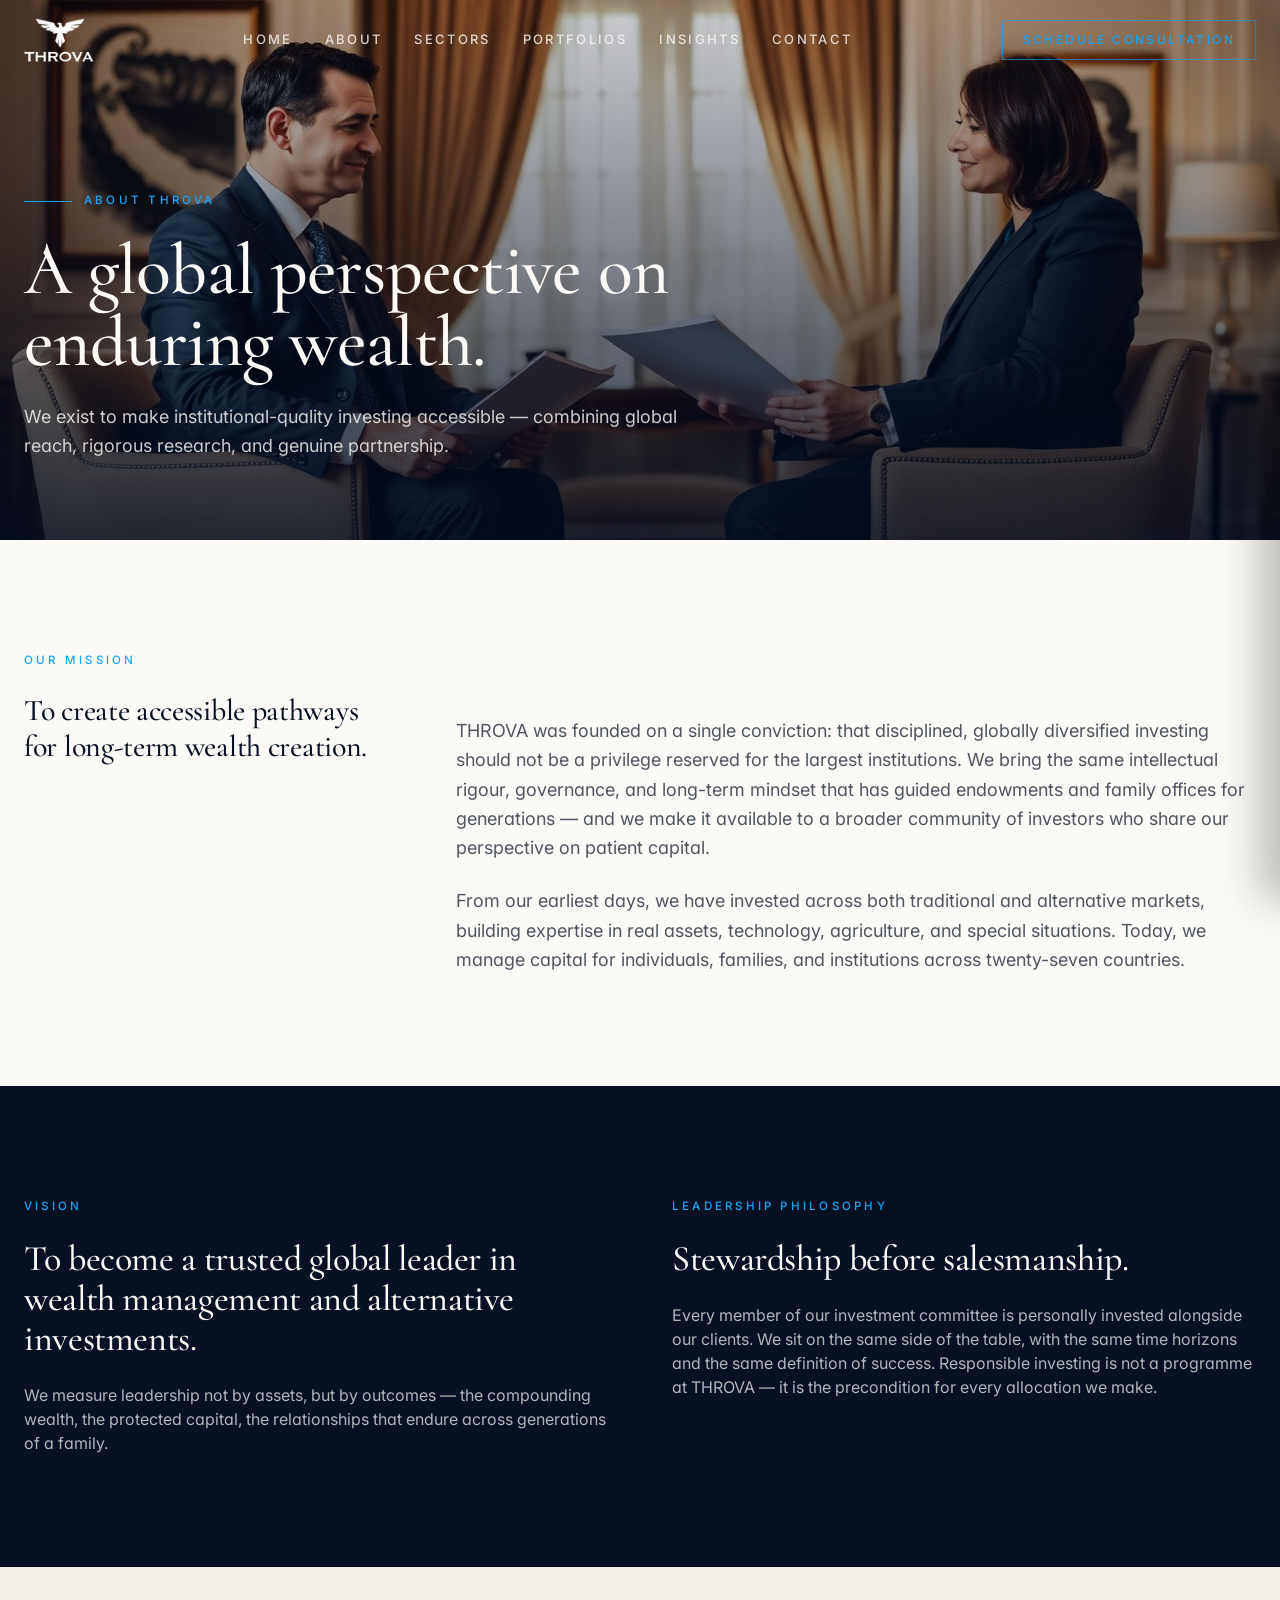
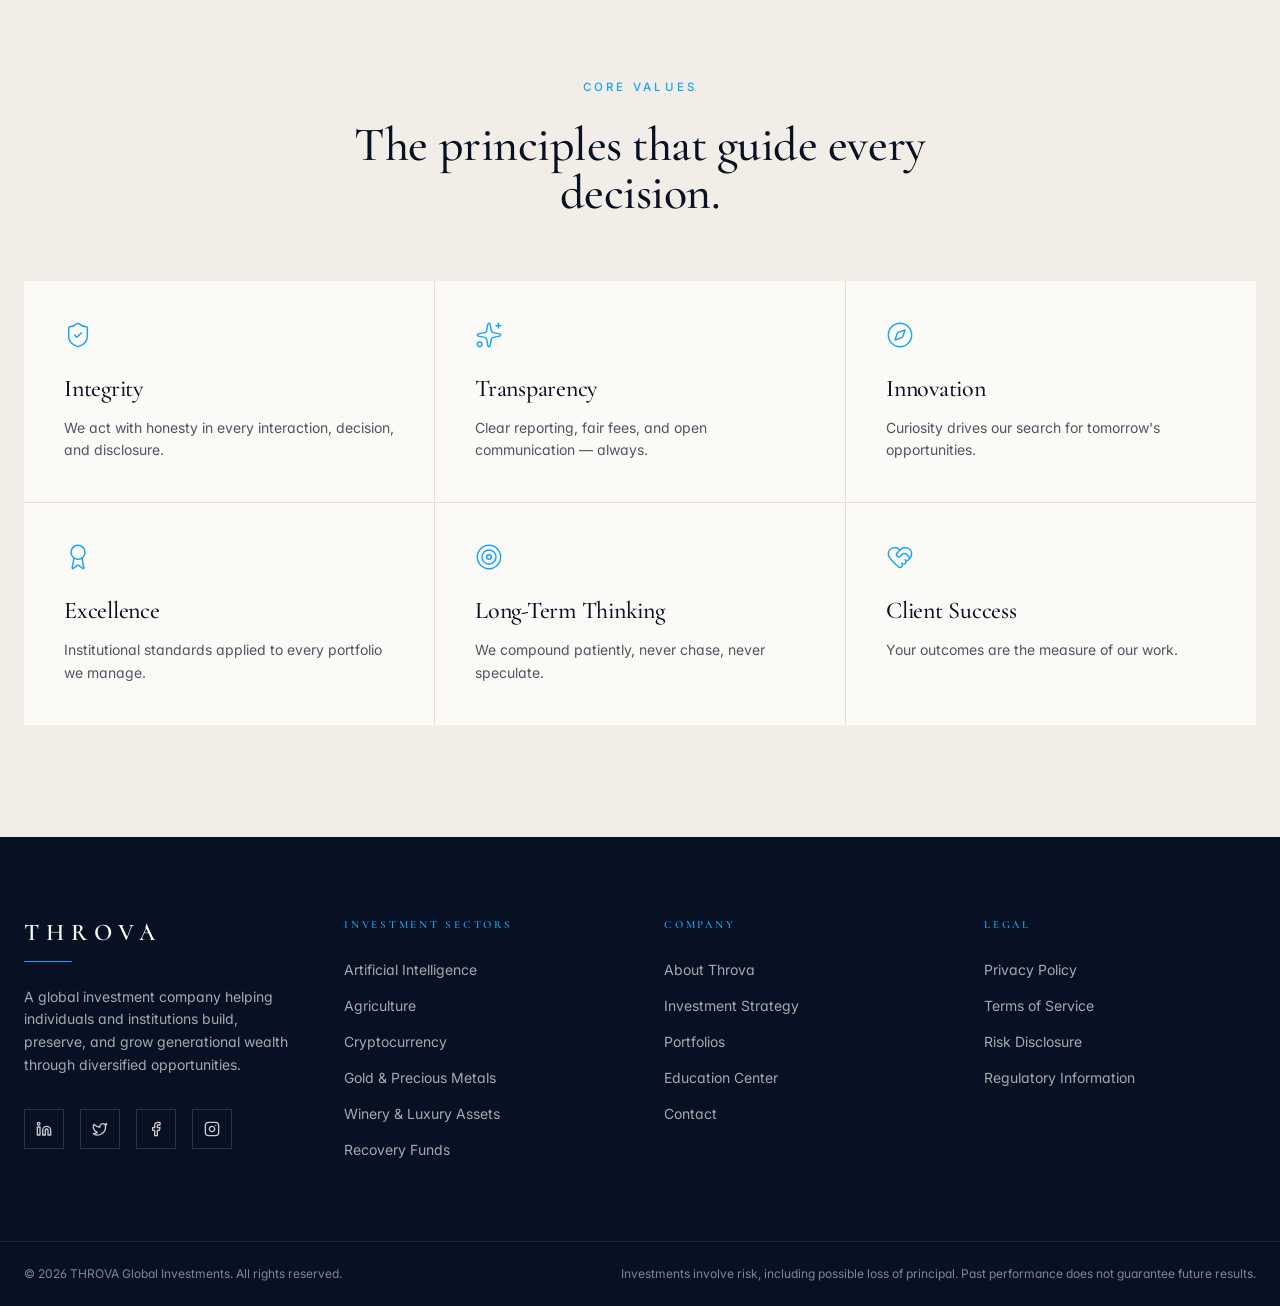
==== commit 683e8cde: "update" ====
--- a/about.html
+++ b/about.html
@@ -57,7 +57,7 @@
     </a>
   </div>
 </div>
-			<main class="flex-1"><section class="relative isolate flex min-h-[60vh] items-end overflow-hidden pt-20"><img src="assets/about-DOCqalLD.jpg" alt="" class="absolute inset-0 -z-10 h-full w-full object-cover"/><div class="absolute inset-0 -z-10" style="background:var(--gradient-overlay)"></div><div class="container-luxury pb-20 pt-16"><p class="eyebrow"><span class="gold-divider"></span>About THROVA</p><h1 class="mt-6 max-w-3xl text-5xl text-ivory md:text-6xl lg:text-7xl">A global perspective on enduring wealth.</h1><p class="mt-6 max-w-2xl text-lg leading-relaxed text-ivory/80">We exist to make institutional-quality investing accessible — combining global reach, rigorous research, and genuine partnership.</p></div></section><section class="bg-background py-28"><div class="container-luxury grid gap-16 lg:grid-cols-3"><div><p class="eyebrow">Our Mission</p><h2 class="mt-6 font-serif text-3xl text-foreground">To create accessible pathways for long-term wealth creation.</h2></div><div class="lg:col-span-2 lg:pt-16"><p class="text-lg leading-relaxed text-muted-foreground">THROVA was founded on a single conviction: that disciplined, globally diversified investing should not be a privilege reserved for the largest institutions. We bring the same intellectual rigour, governance, and long-term mindset that has guided endowments and family offices for generations — and we make it available to a broader community of investors who share our perspective on patient capital.</p><p class="mt-6 text-lg leading-relaxed text-muted-foreground">From our earliest days, we have invested across both traditional and alternative markets, building expertise in real assets, technology, agriculture, and special situations. Today, we manage capital for individuals, families, and institutions across twenty-seven countries.</p></div></div></section><section class="bg-navy-deep py-28 text-ivory"><div class="container-luxury grid gap-16 lg:grid-cols-2"><div><p class="eyebrow">Vision</p><h2 class="mt-6 font-serif text-4xl text-ivory">To become a trusted global leader in wealth management and alternative investments.</h2><p class="mt-6 text-ivory/70">We measure leadership not by assets, but by outcomes — the compounding wealth, the protected capital, the relationships that endure across generations of a family.</p></div><div><p class="eyebrow">Leadership Philosophy</p><h2 class="mt-6 font-serif text-4xl text-ivory">Stewardship before salesmanship.</h2><p class="mt-6 text-ivory/70">Every member of our investment committee is personally invested alongside our clients. We sit on the same side of the table, with the same time horizons and the same definition of success. Responsible investing is not a programme at THROVA — it is the precondition for every allocation we make.</p></div></div></section><section class="bg-secondary py-28"><div class="container-luxury"><div class="mx-auto max-w-2xl text-center"><p class="eyebrow">Core Values</p><h2 class="mt-6 font-serif text-4xl text-foreground md:text-5xl">The principles that guide every decision.</h2></div><div class="mt-16 grid gap-px bg-border md:grid-cols-2 lg:grid-cols-3"><div class="bg-background p-10"><svg xmlns="http://www.w3.org/2000/svg" width="28" height="28" viewBox="0 0 24 24" fill="none" stroke="currentColor" stroke-width="1.25" stroke-linecap="round" stroke-linejoin="round" class="lucide lucide-shield-check text-gold" aria-hidden="true"><path d="M20 13c0 5-3.5 7.5-7.66 8.95a1 1 0 0 1-.67-.01C7.5 20.5 4 18 4 13V6a1 1 0 0 1 1-1c2 0 4.5-1.2 6.24-2.72a1.17 1.17 0 0 1 1.52 0C14.51 3.81 17 5 19 5a1 1 0 0 1 1 1z"></path><path d="m9 12 2 2 4-4"></path></svg><h3 class="mt-6 font-serif text-2xl text-foreground">Integrity</h3><p class="mt-3 text-sm leading-relaxed text-muted-foreground">We act with honesty in every interaction, decision, and disclosure.</p></div><div class="bg-background p-10"><svg xmlns="http://www.w3.org/2000/svg" width="28" height="28" viewBox="0 0 24 24" fill="none" stroke="currentColor" stroke-width="1.25" stroke-linecap="round" stroke-linejoin="round" class="lucide lucide-sparkles text-gold" aria-hidden="true"><path d="M11.017 2.814a1 1 0 0 1 1.966 0l1.051 5.558a2 2 0 0 0 1.594 1.594l5.558 1.051a1 1 0 0 1 0 1.966l-5.558 1.051a2 2 0 0 0-1.594 1.594l-1.051 5.558a1 1 0 0 1-1.966 0l-1.051-5.558a2 2 0 0 0-1.594-1.594l-5.558-1.051a1 1 0 0 1 0-1.966l5.558-1.051a2 2 0 0 0 1.594-1.594z"></path><path d="M20 2v4"></path><path d="M22 4h-4"></path><circle cx="4" cy="20" r="2"></circle></svg><h3 class="mt-6 font-serif text-2xl text-foreground">Transparency</h3><p class="mt-3 text-sm leading-relaxed text-muted-foreground">Clear reporting, fair fees, and open communication — always.</p></div><div class="bg-background p-10"><svg xmlns="http://www.w3.org/2000/svg" width="28" height="28" viewBox="0 0 24 24" fill="none" stroke="currentColor" stroke-width="1.25" stroke-linecap="round" stroke-linejoin="round" class="lucide lucide-compass text-gold" aria-hidden="true"><circle cx="12" cy="12" r="10"></circle><path d="m16.24 7.76-1.804 5.411a2 2 0 0 1-1.265 1.265L7.76 16.24l1.804-5.411a2 2 0 0 1 1.265-1.265z"></path></svg><h3 class="mt-6 font-serif text-2xl text-foreground">Innovation</h3><p class="mt-3 text-sm leading-relaxed text-muted-foreground">Curiosity drives our search for tomorrow&#x27;s opportunities.</p></div><div class="bg-background p-10"><svg xmlns="http://www.w3.org/2000/svg" width="28" height="28" viewBox="0 0 24 24" fill="none" stroke="currentColor" stroke-width="1.25" stroke-linecap="round" stroke-linejoin="round" class="lucide lucide-award text-gold" aria-hidden="true"><path d="m15.477 12.89 1.515 8.526a.5.5 0 0 1-.81.47l-3.58-2.687a1 1 0 0 0-1.197 0l-3.586 2.686a.5.5 0 0 1-.81-.469l1.514-8.526"></path><circle cx="12" cy="8" r="6"></circle></svg><h3 class="mt-6 font-serif text-2xl text-foreground">Excellence</h3><p class="mt-3 text-sm leading-relaxed text-muted-foreground">Institutional standards applied to every portfolio we manage.</p></div><div class="bg-background p-10"><svg xmlns="http://www.w3.org/2000/svg" width="28" height="28" viewBox="0 0 24 24" fill="none" stroke="currentColor" stroke-width="1.25" stroke-linecap="round" stroke-linejoin="round" class="lucide lucide-target text-gold" aria-hidden="true"><circle cx="12" cy="12" r="10"></circle><circle cx="12" cy="12" r="6"></circle><circle cx="12" cy="12" r="2"></circle></svg><h3 class="mt-6 font-serif text-2xl text-foreground">Long-Term Thinking</h3><p class="mt-3 text-sm leading-relaxed text-muted-foreground">We compound patiently, never chase, never speculate.</p></div><div class="bg-background p-10"><svg xmlns="http://www.w3.org/2000/svg" width="28" height="28" viewBox="0 0 24 24" fill="none" stroke="currentColor" stroke-width="1.25" stroke-linecap="round" stroke-linejoin="round" class="lucide lucide-heart-handshake text-gold" aria-hidden="true"><path d="M19.414 14.414C21 12.828 22 11.5 22 9.5a5.5 5.5 0 0 0-9.591-3.676.6.6 0 0 1-.818.001A5.5 5.5 0 0 0 2 9.5c0 2.3 1.5 4 3 5.5l5.535 5.362a2 2 0 0 0 2.879.052 2.12 2.12 0 0 0-.004-3 2.124 2.124 0 1 0 3-3 2.124 2.124 0 0 0 3.004 0 2 2 0 0 0 0-2.828l-1.881-1.882a2.41 2.41 0 0 0-3.409 0l-1.71 1.71a2 2 0 0 1-2.828 0 2 2 0 0 1 0-2.828l2.823-2.762"></path></svg><h3 class="mt-6 font-serif text-2xl text-foreground">Client Success</h3><p class="mt-3 text-sm leading-relaxed text-muted-foreground">Your outcomes are the measure of our work.</p></div></div></div></section></main><footer class="bg-navy-deep text-ivory/80"><div class="container-luxury py-20"><div class="grid gap-12 md:grid-cols-2 lg:grid-cols-4"><div class="lg:col-span-1"><div class="font-serif text-2xl font-semibold tracking-[0.3em] text-ivory">THROVA</div><div class="mt-3 h-px w-12 bg-gold"></div><p class="mt-6 max-w-xs text-sm leading-relaxed text-ivory/65">A global investment company helping individuals and institutions build, preserve, and grow generational wealth through diversified opportunities.</p><div class="mt-8 flex gap-4"><a href="#" aria-label="Social link" class="grid h-10 w-10 place-items-center border border-ivory/15 transition-colors hover:border-gold hover:text-gold"><svg xmlns="http://www.w3.org/2000/svg" width="16" height="16" viewBox="0 0 24 24" fill="none" stroke="currentColor" stroke-width="2" stroke-linecap="round" stroke-linejoin="round" class="lucide lucide-linkedin" aria-hidden="true"><path d="M16 8a6 6 0 0 1 6 6v7h-4v-7a2 2 0 0 0-2-2 2 2 0 0 0-2 2v7h-4v-7a6 6 0 0 1 6-6z"></path><rect width="4" height="12" x="2" y="9"></rect><circle cx="4" cy="4" r="2"></circle></svg></a><a href="#" aria-label="Social link" class="grid h-10 w-10 place-items-center border border-ivory/15 transition-colors hover:border-gold hover:text-gold"><svg xmlns="http://www.w3.org/2000/svg" width="16" height="16" viewBox="0 0 24 24" fill="none" stroke="currentColor" stroke-width="2" stroke-linecap="round" stroke-linejoin="round" class="lucide lucide-twitter" aria-hidden="true"><path d="M22 4s-.7 2.1-2 3.4c1.6 10-9.4 17.3-18 11.6 2.2.1 4.4-.6 6-2C3 15.5.5 9.6 3 5c2.2 2.6 5.6 4.1 9 4-.9-4.2 4-6.6 7-3.8 1.1 0 3-1.2 3-1.2z"></path></svg></a><a href="#" aria-label="Social link" class="grid h-10 w-10 place-items-center border border-ivory/15 transition-colors hover:border-gold hover:text-gold"><svg xmlns="http://www.w3.org/2000/svg" width="16" height="16" viewBox="0 0 24 24" fill="none" stroke="currentColor" stroke-width="2" stroke-linecap="round" stroke-linejoin="round" class="lucide lucide-facebook" aria-hidden="true"><path d="M18 2h-3a5 5 0 0 0-5 5v3H7v4h3v8h4v-8h3l1-4h-4V7a1 1 0 0 1 1-1h3z"></path></svg></a><a href="#" aria-label="Social link" class="grid h-10 w-10 place-items-center border border-ivory/15 transition-colors hover:border-gold hover:text-gold"><svg xmlns="http://www.w3.org/2000/svg" width="16" height="16" viewBox="0 0 24 24" fill="none" stroke="currentColor" stroke-width="2" stroke-linecap="round" stroke-linejoin="round" class="lucide lucide-instagram" aria-hidden="true"><rect width="20" height="20" x="2" y="2" rx="5" ry="5"></rect><path d="M16 11.37A4 4 0 1 1 12.63 8 4 4 0 0 1 16 11.37z"></path><line x1="17.5" x2="17.51" y1="6.5" y2="6.5"></line></svg></a></div></div><div><h4 class="text-[11px] font-semibold uppercase tracking-[0.25em] text-gold">Investment Sectors</h4><ul class="mt-6 space-y-3"><li><a href="sectors.html" class="text-sm text-ivory/65 transition-colors hover:text-gold">Artificial Intelligence</a></li><li><a href="sectors.html" class="text-sm text-ivory/65 transition-colors hover:text-gold">Agriculture</a></li><li><a href="sectors.html" class="text-sm text-ivory/65 transition-colors hover:text-gold">Cryptocurrency</a></li><li><a href="sectors.html" class="text-sm text-ivory/65 transition-colors hover:text-gold">Gold &amp; Precious Metals</a></li><li><a href="sectors.html" class="text-sm text-ivory/65 transition-colors hover:text-gold">Winery &amp; Luxury Assets</a></li><li><a href="sectors.html" class="text-sm text-ivory/65 transition-colors hover:text-gold">Recovery Funds</a></li></ul></div><div><h4 class="text-[11px] font-semibold uppercase tracking-[0.25em] text-gold">Company</h4><ul class="mt-6 space-y-3"><li><a class="text-sm text-ivory/65 transition-colors hover:text-gold active" href="about.html" data-status="active" aria-current="page">About THROVA</a></li><li><a class="text-sm text-ivory/65 transition-colors hover:text-gold active" href="about.html" data-status="active" aria-current="page">Investment Strategy</a></li><li><a href="packages.html" class="text-sm text-ivory/65 transition-colors hover:text-gold">Portfolios</a></li><li><a href="education.html" class="text-sm text-ivory/65 transition-colors hover:text-gold">Education Center</a></li><li><a href="contact.html" class="text-sm text-ivory/65 transition-colors hover:text-gold">Contact</a></li></ul></div><div><h4 class="text-[11px] font-semibold uppercase tracking-[0.25em] text-gold">Legal</h4><ul class="mt-6 space-y-3"><li><a href="contact.html" class="text-sm text-ivory/65 transition-colors hover:text-gold">Privacy Policy</a></li><li><a href="contact.html" class="text-sm text-ivory/65 transition-colors hover:text-gold">Terms of Service</a></li><li><a href="contact.html" class="text-sm text-ivory/65 transition-colors hover:text-gold">Risk Disclosure</a></li><li><a href="contact.html" class="text-sm text-ivory/65 transition-colors hover:text-gold">Regulatory Information</a></li></ul></div></div></div><div class="border-t border-ivory/10"><div class="container-luxury flex flex-col items-start justify-between gap-3 py-6 text-xs text-ivory/50 md:flex-row md:items-center"><p>© <!-- -->2026<!-- --> THROVA Global Investments. All rights reserved.</p><p class="max-w-2xl md:text-right">Investments involve risk, including possible loss of principal. Past performance does not guarantee future results.</p></div></div></footer></div><script>(function(t){let s;try{s=JSON.parse(sessionStorage.getItem(t.storageKey)||"{}")}catch(e){console.error(e);return}const c=t.key||window.history.state?.__TSR_key,r=c?s[c]:void 0;if(t.shouldScrollRestoration&&r&&typeof r=="object"&&Object.keys(r).length>0){for(const e in r){const o=r[e];if(!o||typeof o!="object")continue;const l=o.scrollX,i=o.scrollY;if(!(!Number.isFinite(l)||!Number.isFinite(i))){if(e==="window")window.scrollTo({top:i,left:l,behavior:t.behavior});else if(e){let n;try{n=document.querySelector(e)}catch{continue}n&&(n.scrollLeft=l,n.scrollTop=i)}}}return}const a=window.location.hash.split("#",2)[1];if(a){const e=window.history.state?.__hashScrollIntoViewOptions??!0;if(e){const o=document.getElementById(a);o&&o.scrollIntoView(e)}return}window.scrollTo({top:0,left:0,behavior:t.behavior})})({"storageKey":"tsr-scroll-restoration-v1_3","shouldScrollRestoration":true});document.currentScript.remove()</script><!--/$--><script class="$tsr" id="$tsr-stream-barrier">(self.$R=self.$R||{})["tsr"]=[];self.$_TSR={h(){this.hydrated=!0,this.c()},e(){this.streamEnded=!0,this.c()},c(){this.hydrated&&this.streamEnded&&(delete self.$_TSR,delete self.$R.tsr)},p(e){this.initialized?e():this.buffer.push(e)},buffer:[]};$_TSR.router=($R=>$R[0]={manifest:$R[1]={routes:$R[2]={__root__:$R[3]={preloads:$R[4]=["/assets/index-BSazW0Br.js"],assets:$R[5]=[$R[6]={tag:"script",attrs:$R[7]={type:"module",async:!0},children:"import(\"/assets/index-BSazW0Br.js\")"}]},"/about":$R[8]={preloads:$R[9]=["/assets/about-CNOr5s_n.js","assets/SiteLayout-RDJ73iSE.js","assets/compass-BnCrKOkY.js","assets/shield-check-o71jnkI6.js","/assets/about-_MQl4AtL.js"]}}},matches:$R[10]=[$R[11]={i:"__root__ ",u:1782300555744,s:"success",ssr:!0},$R[12]={i:" about about",u:1782300555744,s:"success",ssr:!0}],lastMatchId:" about about"})($R["tsr"]);$_TSR.e();document.currentScript.remove()</script><script type="module" async="">import("assets/index-BSazW0Br.js")</script>
+			<main class="flex-1"><section class="relative isolate flex min-h-[60vh] items-end overflow-hidden pt-20"><img src="assets/about-DOCqalLD.jpg" alt="" class="absolute inset-0 -z-10 h-full w-full object-cover"/><div class="absolute inset-0 -z-10" style="background:var(--gradient-overlay)"></div><div class="container-luxury pb-20 pt-16"><p class="eyebrow"><span class="gold-divider"></span>About THROVA</p><h1 class="mt-6 max-w-3xl text-5xl text-ivory md:text-6xl lg:text-7xl">A global perspective on enduring wealth.</h1><p class="mt-6 max-w-2xl text-lg leading-relaxed text-ivory/80">We exist to make institutional-quality investing accessible — combining global reach, rigorous research, and genuine partnership.</p></div></section><section class="bg-background py-28"><div class="container-luxury grid gap-16 lg:grid-cols-3"><div><p class="eyebrow">Our Mission</p><h2 class="mt-6 font-serif text-3xl text-foreground">To create accessible pathways for long-term wealth creation.</h2></div><div class="lg:col-span-2 lg:pt-16"><p class="text-lg leading-relaxed text-muted-foreground">THROVA was founded on a single conviction: that disciplined, globally diversified investing should not be a privilege reserved for the largest institutions. We bring the same intellectual rigour, governance, and long-term mindset that has guided endowments and family offices for generations — and we make it available to a broader community of investors who share our perspective on patient capital.</p><p class="mt-6 text-lg leading-relaxed text-muted-foreground">From our earliest days, we have invested across both traditional and alternative markets, building expertise in real assets, technology, agriculture, and special situations. Today, we manage capital for individuals, families, and institutions across twenty-seven countries.</p></div></div></section><section class="bg-navy-deep py-28 text-ivory"><div class="container-luxury grid gap-16 lg:grid-cols-2"><div><p class="eyebrow">Vision</p><h2 class="mt-6 font-serif text-4xl text-ivory">To become a trusted global leader in wealth management and alternative investments.</h2><p class="mt-6 text-ivory/70">We measure leadership not by assets, but by outcomes — the compounding wealth, the protected capital, the relationships that endure across generations of a family.</p></div><div><p class="eyebrow">Leadership Philosophy</p><h2 class="mt-6 font-serif text-4xl text-ivory">Stewardship before salesmanship.</h2><p class="mt-6 text-ivory/70">Every member of our investment committee is personally invested alongside our clients. We sit on the same side of the table, with the same time horizons and the same definition of success. Responsible investing is not a programme at THROVA — it is the precondition for every allocation we make.</p></div></div></section><section class="bg-secondary py-28"><div class="container-luxury"><div class="mx-auto max-w-2xl text-center"><p class="eyebrow">Core Values</p><h2 class="mt-6 font-serif text-4xl text-foreground md:text-5xl">The principles that guide every decision.</h2></div><div class="mt-16 grid gap-px bg-border md:grid-cols-2 lg:grid-cols-3"><div class="bg-background p-10"><svg xmlns="http://www.w3.org/2000/svg" width="28" height="28" viewBox="0 0 24 24" fill="none" stroke="currentColor" stroke-width="1.25" stroke-linecap="round" stroke-linejoin="round" class="lucide lucide-shield-check text-gold" aria-hidden="true"><path d="M20 13c0 5-3.5 7.5-7.66 8.95a1 1 0 0 1-.67-.01C7.5 20.5 4 18 4 13V6a1 1 0 0 1 1-1c2 0 4.5-1.2 6.24-2.72a1.17 1.17 0 0 1 1.52 0C14.51 3.81 17 5 19 5a1 1 0 0 1 1 1z"></path><path d="m9 12 2 2 4-4"></path></svg><h3 class="mt-6 font-serif text-2xl text-foreground">Integrity</h3><p class="mt-3 text-sm leading-relaxed text-muted-foreground">We act with honesty in every interaction, decision, and disclosure.</p></div><div class="bg-background p-10"><svg xmlns="http://www.w3.org/2000/svg" width="28" height="28" viewBox="0 0 24 24" fill="none" stroke="currentColor" stroke-width="1.25" stroke-linecap="round" stroke-linejoin="round" class="lucide lucide-sparkles text-gold" aria-hidden="true"><path d="M11.017 2.814a1 1 0 0 1 1.966 0l1.051 5.558a2 2 0 0 0 1.594 1.594l5.558 1.051a1 1 0 0 1 0 1.966l-5.558 1.051a2 2 0 0 0-1.594 1.594l-1.051 5.558a1 1 0 0 1-1.966 0l-1.051-5.558a2 2 0 0 0-1.594-1.594l-5.558-1.051a1 1 0 0 1 0-1.966l5.558-1.051a2 2 0 0 0 1.594-1.594z"></path><path d="M20 2v4"></path><path d="M22 4h-4"></path><circle cx="4" cy="20" r="2"></circle></svg><h3 class="mt-6 font-serif text-2xl text-foreground">Transparency</h3><p class="mt-3 text-sm leading-relaxed text-muted-foreground">Clear reporting, fair fees, and open communication — always.</p></div><div class="bg-background p-10"><svg xmlns="http://www.w3.org/2000/svg" width="28" height="28" viewBox="0 0 24 24" fill="none" stroke="currentColor" stroke-width="1.25" stroke-linecap="round" stroke-linejoin="round" class="lucide lucide-compass text-gold" aria-hidden="true"><circle cx="12" cy="12" r="10"></circle><path d="m16.24 7.76-1.804 5.411a2 2 0 0 1-1.265 1.265L7.76 16.24l1.804-5.411a2 2 0 0 1 1.265-1.265z"></path></svg><h3 class="mt-6 font-serif text-2xl text-foreground">Innovation</h3><p class="mt-3 text-sm leading-relaxed text-muted-foreground">Curiosity drives our search for tomorrow&#x27;s opportunities.</p></div><div class="bg-background p-10"><svg xmlns="http://www.w3.org/2000/svg" width="28" height="28" viewBox="0 0 24 24" fill="none" stroke="currentColor" stroke-width="1.25" stroke-linecap="round" stroke-linejoin="round" class="lucide lucide-award text-gold" aria-hidden="true"><path d="m15.477 12.89 1.515 8.526a.5.5 0 0 1-.81.47l-3.58-2.687a1 1 0 0 0-1.197 0l-3.586 2.686a.5.5 0 0 1-.81-.469l1.514-8.526"></path><circle cx="12" cy="8" r="6"></circle></svg><h3 class="mt-6 font-serif text-2xl text-foreground">Excellence</h3><p class="mt-3 text-sm leading-relaxed text-muted-foreground">Institutional standards applied to every portfolio we manage.</p></div><div class="bg-background p-10"><svg xmlns="http://www.w3.org/2000/svg" width="28" height="28" viewBox="0 0 24 24" fill="none" stroke="currentColor" stroke-width="1.25" stroke-linecap="round" stroke-linejoin="round" class="lucide lucide-target text-gold" aria-hidden="true"><circle cx="12" cy="12" r="10"></circle><circle cx="12" cy="12" r="6"></circle><circle cx="12" cy="12" r="2"></circle></svg><h3 class="mt-6 font-serif text-2xl text-foreground">Long-Term Thinking</h3><p class="mt-3 text-sm leading-relaxed text-muted-foreground">We compound patiently, never chase, never speculate.</p></div><div class="bg-background p-10"><svg xmlns="http://www.w3.org/2000/svg" width="28" height="28" viewBox="0 0 24 24" fill="none" stroke="currentColor" stroke-width="1.25" stroke-linecap="round" stroke-linejoin="round" class="lucide lucide-heart-handshake text-gold" aria-hidden="true"><path d="M19.414 14.414C21 12.828 22 11.5 22 9.5a5.5 5.5 0 0 0-9.591-3.676.6.6 0 0 1-.818.001A5.5 5.5 0 0 0 2 9.5c0 2.3 1.5 4 3 5.5l5.535 5.362a2 2 0 0 0 2.879.052 2.12 2.12 0 0 0-.004-3 2.124 2.124 0 1 0 3-3 2.124 2.124 0 0 0 3.004 0 2 2 0 0 0 0-2.828l-1.881-1.882a2.41 2.41 0 0 0-3.409 0l-1.71 1.71a2 2 0 0 1-2.828 0 2 2 0 0 1 0-2.828l2.823-2.762"></path></svg><h3 class="mt-6 font-serif text-2xl text-foreground">Client Success</h3><p class="mt-3 text-sm leading-relaxed text-muted-foreground">Your outcomes are the measure of our work.</p></div></div></div></section></main><footer class="bg-navy-deep text-ivory/80"><div class="container-luxury py-20"><div class="grid gap-12 md:grid-cols-2 lg:grid-cols-4"><div class="lg:col-span-1"><div class="font-serif text-2xl font-semibold tracking-[0.3em] text-ivory">THROVA</div><div class="mt-3 h-px w-12 bg-gold"></div><p class="mt-6 max-w-xs text-sm leading-relaxed text-ivory/65">A global investment company helping individuals and institutions build, preserve, and grow generational wealth through diversified opportunities.</p><div class="mt-8 flex gap-4"><a href="#" aria-label="Social link" class="grid h-10 w-10 place-items-center border border-ivory/15 transition-colors hover:border-gold hover:text-gold"><svg xmlns="http://www.w3.org/2000/svg" width="16" height="16" viewBox="0 0 24 24" fill="none" stroke="currentColor" stroke-width="2" stroke-linecap="round" stroke-linejoin="round" class="lucide lucide-linkedin" aria-hidden="true"><path d="M16 8a6 6 0 0 1 6 6v7h-4v-7a2 2 0 0 0-2-2 2 2 0 0 0-2 2v7h-4v-7a6 6 0 0 1 6-6z"></path><rect width="4" height="12" x="2" y="9"></rect><circle cx="4" cy="4" r="2"></circle></svg></a><a href="#" aria-label="Social link" class="grid h-10 w-10 place-items-center border border-ivory/15 transition-colors hover:border-gold hover:text-gold"><svg xmlns="http://www.w3.org/2000/svg" width="16" height="16" viewBox="0 0 24 24" fill="none" stroke="currentColor" stroke-width="2" stroke-linecap="round" stroke-linejoin="round" class="lucide lucide-twitter" aria-hidden="true"><path d="M22 4s-.7 2.1-2 3.4c1.6 10-9.4 17.3-18 11.6 2.2.1 4.4-.6 6-2C3 15.5.5 9.6 3 5c2.2 2.6 5.6 4.1 9 4-.9-4.2 4-6.6 7-3.8 1.1 0 3-1.2 3-1.2z"></path></svg></a><a href="#" aria-label="Social link" class="grid h-10 w-10 place-items-center border border-ivory/15 transition-colors hover:border-gold hover:text-gold"><svg xmlns="http://www.w3.org/2000/svg" width="16" height="16" viewBox="0 0 24 24" fill="none" stroke="currentColor" stroke-width="2" stroke-linecap="round" stroke-linejoin="round" class="lucide lucide-facebook" aria-hidden="true"><path d="M18 2h-3a5 5 0 0 0-5 5v3H7v4h3v8h4v-8h3l1-4h-4V7a1 1 0 0 1 1-1h3z"></path></svg></a><a href="#" aria-label="Social link" class="grid h-10 w-10 place-items-center border border-ivory/15 transition-colors hover:border-gold hover:text-gold"><svg xmlns="http://www.w3.org/2000/svg" width="16" height="16" viewBox="0 0 24 24" fill="none" stroke="currentColor" stroke-width="2" stroke-linecap="round" stroke-linejoin="round" class="lucide lucide-instagram" aria-hidden="true"><rect width="20" height="20" x="2" y="2" rx="5" ry="5"></rect><path d="M16 11.37A4 4 0 1 1 12.63 8 4 4 0 0 1 16 11.37z"></path><line x1="17.5" x2="17.51" y1="6.5" y2="6.5"></line></svg></a></div></div><div><h4 class="text-[11px] font-semibold uppercase tracking-[0.25em] text-gold">Investment Sectors</h4><ul class="mt-6 space-y-3"><li><a href="sectors.html" class="text-sm text-ivory/65 transition-colors hover:text-gold">Artificial Intelligence</a></li><li><a href="sectors.html" class="text-sm text-ivory/65 transition-colors hover:text-gold">Agriculture</a></li><li><a href="sectors.html" class="text-sm text-ivory/65 transition-colors hover:text-gold">Cryptocurrency</a></li><li><a href="sectors.html" class="text-sm text-ivory/65 transition-colors hover:text-gold">Gold &amp; Precious Metals</a></li><li><a href="sectors.html" class="text-sm text-ivory/65 transition-colors hover:text-gold">Winery &amp; Luxury Assets</a></li><li><a href="sectors.html" class="text-sm text-ivory/65 transition-colors hover:text-gold">Recovery Funds</a></li></ul></div><div><h4 class="text-[11px] font-semibold uppercase tracking-[0.25em] text-gold">Company</h4><ul class="mt-6 space-y-3"><li><a class="text-sm text-ivory/65 transition-colors hover:text-gold active" href="about.html" data-status="active" aria-current="page">About Throva</a></li><li><a class="text-sm text-ivory/65 transition-colors hover:text-gold active" href="about.html" data-status="active" aria-current="page">Investment Strategy</a></li><li><a href="packages.html" class="text-sm text-ivory/65 transition-colors hover:text-gold">Portfolios</a></li><li><a href="education.html" class="text-sm text-ivory/65 transition-colors hover:text-gold">Education Center</a></li><li><a href="contact.html" class="text-sm text-ivory/65 transition-colors hover:text-gold">Contact</a></li></ul></div><div><h4 class="text-[11px] font-semibold uppercase tracking-[0.25em] text-gold">Legal</h4><ul class="mt-6 space-y-3"><li><a href="contact.html" class="text-sm text-ivory/65 transition-colors hover:text-gold">Privacy Policy</a></li><li><a href="contact.html" class="text-sm text-ivory/65 transition-colors hover:text-gold">Terms of Service</a></li><li><a href="contact.html" class="text-sm text-ivory/65 transition-colors hover:text-gold">Risk Disclosure</a></li><li><a href="contact.html" class="text-sm text-ivory/65 transition-colors hover:text-gold">Regulatory Information</a></li></ul></div></div></div><div class="border-t border-ivory/10"><div class="container-luxury flex flex-col items-start justify-between gap-3 py-6 text-xs text-ivory/50 md:flex-row md:items-center"><p>© <!-- -->2026<!-- --> THROVA Global Investments. All rights reserved.</p><p class="max-w-2xl md:text-right">Investments involve risk, including possible loss of principal. Past performance does not guarantee future results.</p></div></div></footer></div><script>(function(t){let s;try{s=JSON.parse(sessionStorage.getItem(t.storageKey)||"{}")}catch(e){console.error(e);return}const c=t.key||window.history.state?.__TSR_key,r=c?s[c]:void 0;if(t.shouldScrollRestoration&&r&&typeof r=="object"&&Object.keys(r).length>0){for(const e in r){const o=r[e];if(!o||typeof o!="object")continue;const l=o.scrollX,i=o.scrollY;if(!(!Number.isFinite(l)||!Number.isFinite(i))){if(e==="window")window.scrollTo({top:i,left:l,behavior:t.behavior});else if(e){let n;try{n=document.querySelector(e)}catch{continue}n&&(n.scrollLeft=l,n.scrollTop=i)}}}return}const a=window.location.hash.split("#",2)[1];if(a){const e=window.history.state?.__hashScrollIntoViewOptions??!0;if(e){const o=document.getElementById(a);o&&o.scrollIntoView(e)}return}window.scrollTo({top:0,left:0,behavior:t.behavior})})({"storageKey":"tsr-scroll-restoration-v1_3","shouldScrollRestoration":true});document.currentScript.remove()</script><!--/$--><script class="$tsr" id="$tsr-stream-barrier">(self.$R=self.$R||{})["tsr"]=[];self.$_TSR={h(){this.hydrated=!0,this.c()},e(){this.streamEnded=!0,this.c()},c(){this.hydrated&&this.streamEnded&&(delete self.$_TSR,delete self.$R.tsr)},p(e){this.initialized?e():this.buffer.push(e)},buffer:[]};$_TSR.router=($R=>$R[0]={manifest:$R[1]={routes:$R[2]={__root__:$R[3]={preloads:$R[4]=["/assets/index-BSazW0Br.js"],assets:$R[5]=[$R[6]={tag:"script",attrs:$R[7]={type:"module",async:!0},children:"import(\"/assets/index-BSazW0Br.js\")"}]},"/about":$R[8]={preloads:$R[9]=["/assets/about-CNOr5s_n.js","assets/SiteLayout-RDJ73iSE.js","assets/compass-BnCrKOkY.js","assets/shield-check-o71jnkI6.js","/assets/about-_MQl4AtL.js"]}}},matches:$R[10]=[$R[11]={i:"__root__ ",u:1782300555744,s:"success",ssr:!0},$R[12]={i:" about about",u:1782300555744,s:"success",ssr:!0}],lastMatchId:" about about"})($R["tsr"]);$_TSR.e();document.currentScript.remove()</script><script type="module" async="">import("assets/index-BSazW0Br.js")</script>
 <script>
 	// Don't show the lovable-badge if the page is in an iframe or if it's being rendered by puppeteer (screenshot service)
 	if (window.self !== window.top || navigator.userAgent.includes('puppeteer')) {
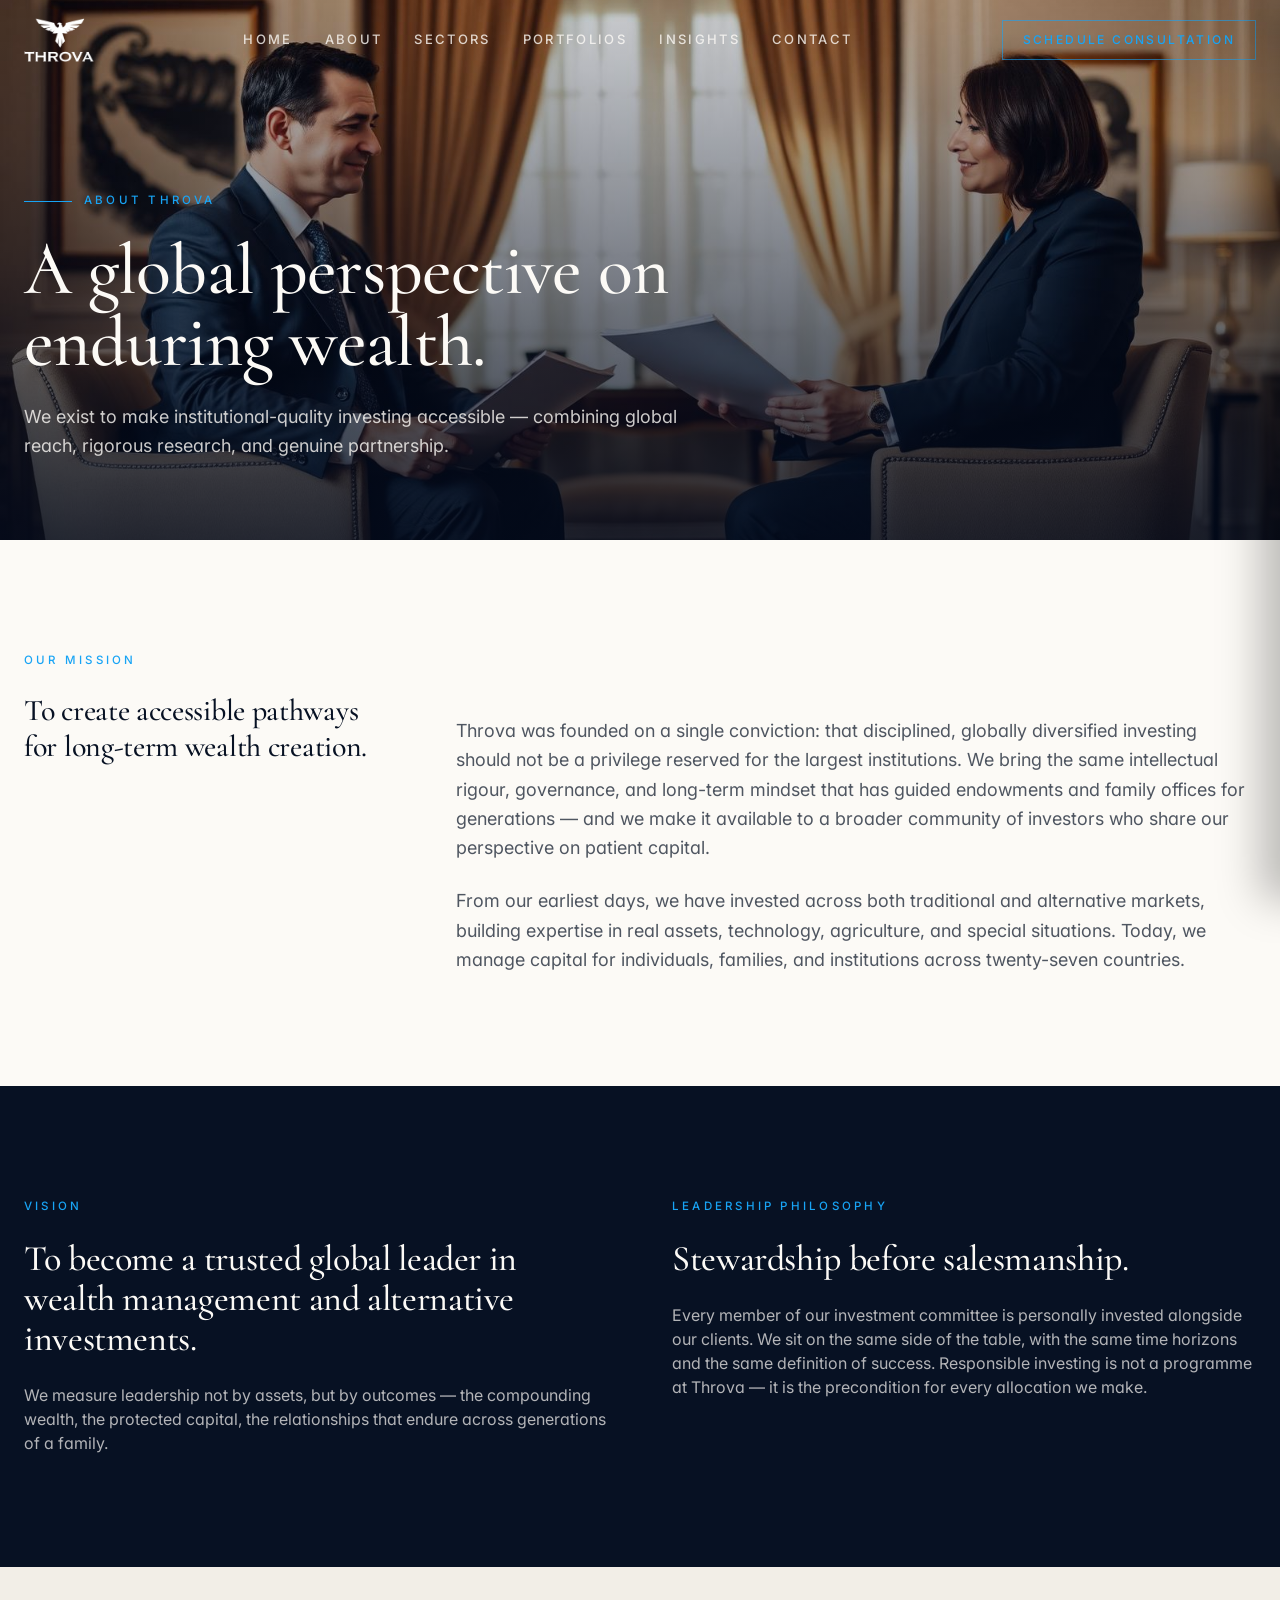
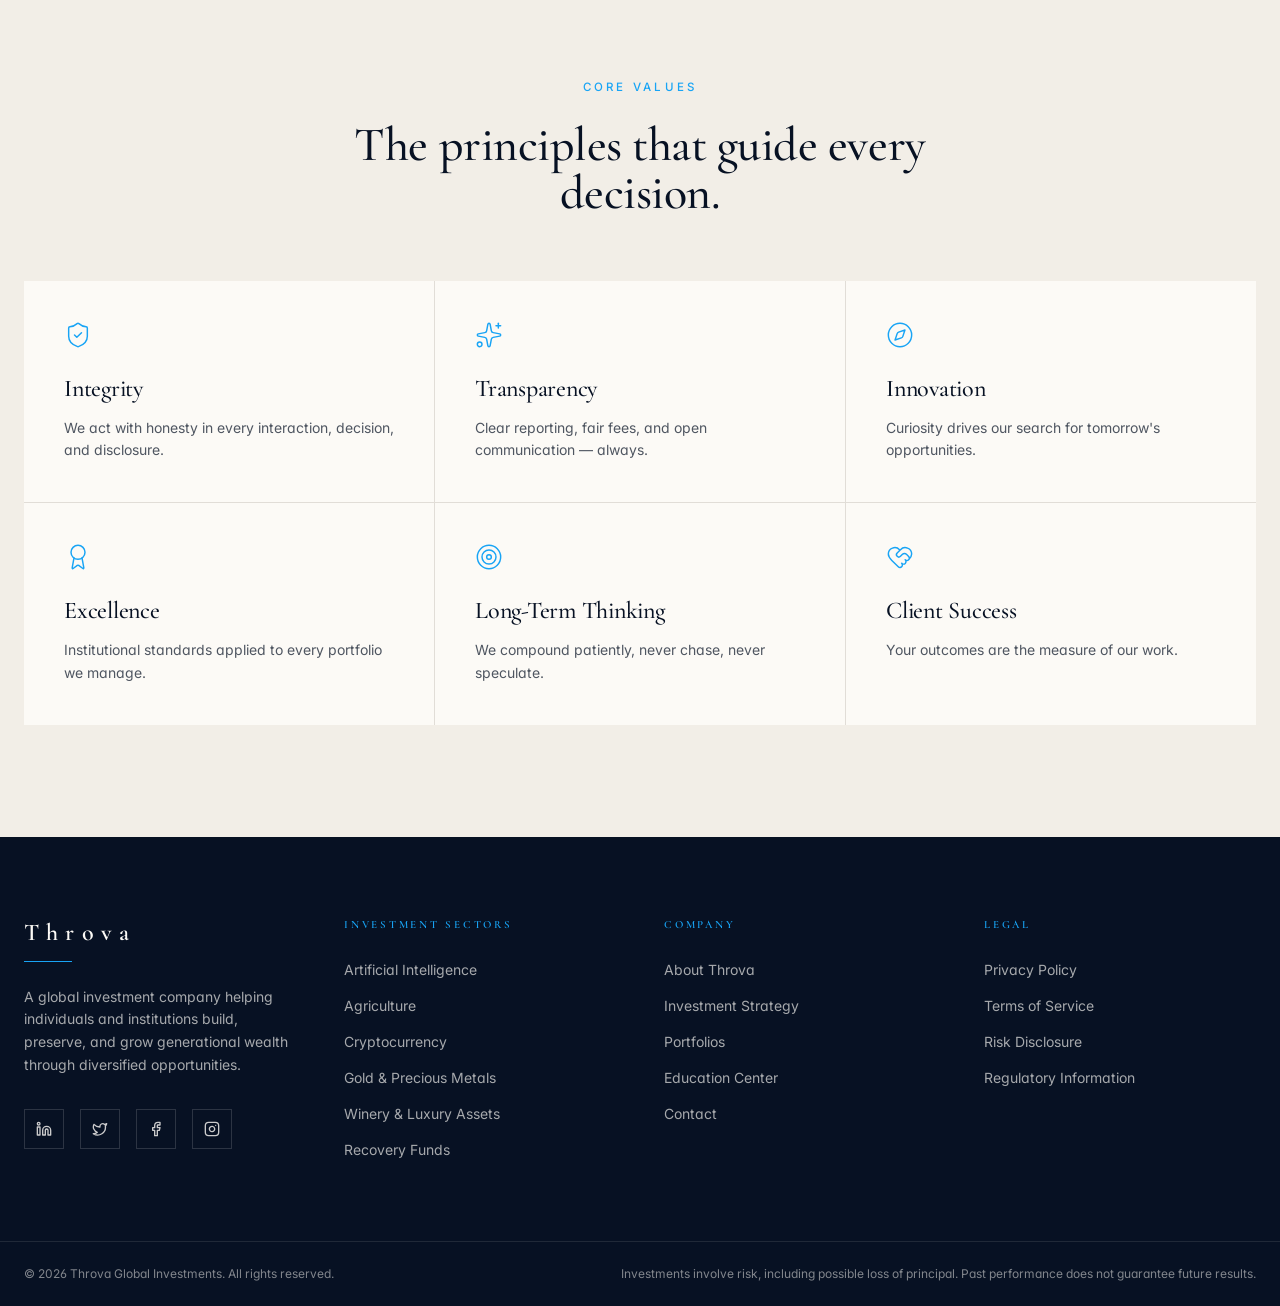
==== commit 152d02b5: "updates" ====
--- a/about.html
+++ b/about.html
@@ -57,7 +57,7 @@
     </a>
   </div>
 </div>
-			<main class="flex-1"><section class="relative isolate flex min-h-[60vh] items-end overflow-hidden pt-20"><img src="assets/about-DOCqalLD.jpg" alt="" class="absolute inset-0 -z-10 h-full w-full object-cover"/><div class="absolute inset-0 -z-10" style="background:var(--gradient-overlay)"></div><div class="container-luxury pb-20 pt-16"><p class="eyebrow"><span class="gold-divider"></span>About THROVA</p><h1 class="mt-6 max-w-3xl text-5xl text-ivory md:text-6xl lg:text-7xl">A global perspective on enduring wealth.</h1><p class="mt-6 max-w-2xl text-lg leading-relaxed text-ivory/80">We exist to make institutional-quality investing accessible — combining global reach, rigorous research, and genuine partnership.</p></div></section><section class="bg-background py-28"><div class="container-luxury grid gap-16 lg:grid-cols-3"><div><p class="eyebrow">Our Mission</p><h2 class="mt-6 font-serif text-3xl text-foreground">To create accessible pathways for long-term wealth creation.</h2></div><div class="lg:col-span-2 lg:pt-16"><p class="text-lg leading-relaxed text-muted-foreground">THROVA was founded on a single conviction: that disciplined, globally diversified investing should not be a privilege reserved for the largest institutions. We bring the same intellectual rigour, governance, and long-term mindset that has guided endowments and family offices for generations — and we make it available to a broader community of investors who share our perspective on patient capital.</p><p class="mt-6 text-lg leading-relaxed text-muted-foreground">From our earliest days, we have invested across both traditional and alternative markets, building expertise in real assets, technology, agriculture, and special situations. Today, we manage capital for individuals, families, and institutions across twenty-seven countries.</p></div></div></section><section class="bg-navy-deep py-28 text-ivory"><div class="container-luxury grid gap-16 lg:grid-cols-2"><div><p class="eyebrow">Vision</p><h2 class="mt-6 font-serif text-4xl text-ivory">To become a trusted global leader in wealth management and alternative investments.</h2><p class="mt-6 text-ivory/70">We measure leadership not by assets, but by outcomes — the compounding wealth, the protected capital, the relationships that endure across generations of a family.</p></div><div><p class="eyebrow">Leadership Philosophy</p><h2 class="mt-6 font-serif text-4xl text-ivory">Stewardship before salesmanship.</h2><p class="mt-6 text-ivory/70">Every member of our investment committee is personally invested alongside our clients. We sit on the same side of the table, with the same time horizons and the same definition of success. Responsible investing is not a programme at THROVA — it is the precondition for every allocation we make.</p></div></div></section><section class="bg-secondary py-28"><div class="container-luxury"><div class="mx-auto max-w-2xl text-center"><p class="eyebrow">Core Values</p><h2 class="mt-6 font-serif text-4xl text-foreground md:text-5xl">The principles that guide every decision.</h2></div><div class="mt-16 grid gap-px bg-border md:grid-cols-2 lg:grid-cols-3"><div class="bg-background p-10"><svg xmlns="http://www.w3.org/2000/svg" width="28" height="28" viewBox="0 0 24 24" fill="none" stroke="currentColor" stroke-width="1.25" stroke-linecap="round" stroke-linejoin="round" class="lucide lucide-shield-check text-gold" aria-hidden="true"><path d="M20 13c0 5-3.5 7.5-7.66 8.95a1 1 0 0 1-.67-.01C7.5 20.5 4 18 4 13V6a1 1 0 0 1 1-1c2 0 4.5-1.2 6.24-2.72a1.17 1.17 0 0 1 1.52 0C14.51 3.81 17 5 19 5a1 1 0 0 1 1 1z"></path><path d="m9 12 2 2 4-4"></path></svg><h3 class="mt-6 font-serif text-2xl text-foreground">Integrity</h3><p class="mt-3 text-sm leading-relaxed text-muted-foreground">We act with honesty in every interaction, decision, and disclosure.</p></div><div class="bg-background p-10"><svg xmlns="http://www.w3.org/2000/svg" width="28" height="28" viewBox="0 0 24 24" fill="none" stroke="currentColor" stroke-width="1.25" stroke-linecap="round" stroke-linejoin="round" class="lucide lucide-sparkles text-gold" aria-hidden="true"><path d="M11.017 2.814a1 1 0 0 1 1.966 0l1.051 5.558a2 2 0 0 0 1.594 1.594l5.558 1.051a1 1 0 0 1 0 1.966l-5.558 1.051a2 2 0 0 0-1.594 1.594l-1.051 5.558a1 1 0 0 1-1.966 0l-1.051-5.558a2 2 0 0 0-1.594-1.594l-5.558-1.051a1 1 0 0 1 0-1.966l5.558-1.051a2 2 0 0 0 1.594-1.594z"></path><path d="M20 2v4"></path><path d="M22 4h-4"></path><circle cx="4" cy="20" r="2"></circle></svg><h3 class="mt-6 font-serif text-2xl text-foreground">Transparency</h3><p class="mt-3 text-sm leading-relaxed text-muted-foreground">Clear reporting, fair fees, and open communication — always.</p></div><div class="bg-background p-10"><svg xmlns="http://www.w3.org/2000/svg" width="28" height="28" viewBox="0 0 24 24" fill="none" stroke="currentColor" stroke-width="1.25" stroke-linecap="round" stroke-linejoin="round" class="lucide lucide-compass text-gold" aria-hidden="true"><circle cx="12" cy="12" r="10"></circle><path d="m16.24 7.76-1.804 5.411a2 2 0 0 1-1.265 1.265L7.76 16.24l1.804-5.411a2 2 0 0 1 1.265-1.265z"></path></svg><h3 class="mt-6 font-serif text-2xl text-foreground">Innovation</h3><p class="mt-3 text-sm leading-relaxed text-muted-foreground">Curiosity drives our search for tomorrow&#x27;s opportunities.</p></div><div class="bg-background p-10"><svg xmlns="http://www.w3.org/2000/svg" width="28" height="28" viewBox="0 0 24 24" fill="none" stroke="currentColor" stroke-width="1.25" stroke-linecap="round" stroke-linejoin="round" class="lucide lucide-award text-gold" aria-hidden="true"><path d="m15.477 12.89 1.515 8.526a.5.5 0 0 1-.81.47l-3.58-2.687a1 1 0 0 0-1.197 0l-3.586 2.686a.5.5 0 0 1-.81-.469l1.514-8.526"></path><circle cx="12" cy="8" r="6"></circle></svg><h3 class="mt-6 font-serif text-2xl text-foreground">Excellence</h3><p class="mt-3 text-sm leading-relaxed text-muted-foreground">Institutional standards applied to every portfolio we manage.</p></div><div class="bg-background p-10"><svg xmlns="http://www.w3.org/2000/svg" width="28" height="28" viewBox="0 0 24 24" fill="none" stroke="currentColor" stroke-width="1.25" stroke-linecap="round" stroke-linejoin="round" class="lucide lucide-target text-gold" aria-hidden="true"><circle cx="12" cy="12" r="10"></circle><circle cx="12" cy="12" r="6"></circle><circle cx="12" cy="12" r="2"></circle></svg><h3 class="mt-6 font-serif text-2xl text-foreground">Long-Term Thinking</h3><p class="mt-3 text-sm leading-relaxed text-muted-foreground">We compound patiently, never chase, never speculate.</p></div><div class="bg-background p-10"><svg xmlns="http://www.w3.org/2000/svg" width="28" height="28" viewBox="0 0 24 24" fill="none" stroke="currentColor" stroke-width="1.25" stroke-linecap="round" stroke-linejoin="round" class="lucide lucide-heart-handshake text-gold" aria-hidden="true"><path d="M19.414 14.414C21 12.828 22 11.5 22 9.5a5.5 5.5 0 0 0-9.591-3.676.6.6 0 0 1-.818.001A5.5 5.5 0 0 0 2 9.5c0 2.3 1.5 4 3 5.5l5.535 5.362a2 2 0 0 0 2.879.052 2.12 2.12 0 0 0-.004-3 2.124 2.124 0 1 0 3-3 2.124 2.124 0 0 0 3.004 0 2 2 0 0 0 0-2.828l-1.881-1.882a2.41 2.41 0 0 0-3.409 0l-1.71 1.71a2 2 0 0 1-2.828 0 2 2 0 0 1 0-2.828l2.823-2.762"></path></svg><h3 class="mt-6 font-serif text-2xl text-foreground">Client Success</h3><p class="mt-3 text-sm leading-relaxed text-muted-foreground">Your outcomes are the measure of our work.</p></div></div></div></section></main><footer class="bg-navy-deep text-ivory/80"><div class="container-luxury py-20"><div class="grid gap-12 md:grid-cols-2 lg:grid-cols-4"><div class="lg:col-span-1"><div class="font-serif text-2xl font-semibold tracking-[0.3em] text-ivory">THROVA</div><div class="mt-3 h-px w-12 bg-gold"></div><p class="mt-6 max-w-xs text-sm leading-relaxed text-ivory/65">A global investment company helping individuals and institutions build, preserve, and grow generational wealth through diversified opportunities.</p><div class="mt-8 flex gap-4"><a href="#" aria-label="Social link" class="grid h-10 w-10 place-items-center border border-ivory/15 transition-colors hover:border-gold hover:text-gold"><svg xmlns="http://www.w3.org/2000/svg" width="16" height="16" viewBox="0 0 24 24" fill="none" stroke="currentColor" stroke-width="2" stroke-linecap="round" stroke-linejoin="round" class="lucide lucide-linkedin" aria-hidden="true"><path d="M16 8a6 6 0 0 1 6 6v7h-4v-7a2 2 0 0 0-2-2 2 2 0 0 0-2 2v7h-4v-7a6 6 0 0 1 6-6z"></path><rect width="4" height="12" x="2" y="9"></rect><circle cx="4" cy="4" r="2"></circle></svg></a><a href="#" aria-label="Social link" class="grid h-10 w-10 place-items-center border border-ivory/15 transition-colors hover:border-gold hover:text-gold"><svg xmlns="http://www.w3.org/2000/svg" width="16" height="16" viewBox="0 0 24 24" fill="none" stroke="currentColor" stroke-width="2" stroke-linecap="round" stroke-linejoin="round" class="lucide lucide-twitter" aria-hidden="true"><path d="M22 4s-.7 2.1-2 3.4c1.6 10-9.4 17.3-18 11.6 2.2.1 4.4-.6 6-2C3 15.5.5 9.6 3 5c2.2 2.6 5.6 4.1 9 4-.9-4.2 4-6.6 7-3.8 1.1 0 3-1.2 3-1.2z"></path></svg></a><a href="#" aria-label="Social link" class="grid h-10 w-10 place-items-center border border-ivory/15 transition-colors hover:border-gold hover:text-gold"><svg xmlns="http://www.w3.org/2000/svg" width="16" height="16" viewBox="0 0 24 24" fill="none" stroke="currentColor" stroke-width="2" stroke-linecap="round" stroke-linejoin="round" class="lucide lucide-facebook" aria-hidden="true"><path d="M18 2h-3a5 5 0 0 0-5 5v3H7v4h3v8h4v-8h3l1-4h-4V7a1 1 0 0 1 1-1h3z"></path></svg></a><a href="#" aria-label="Social link" class="grid h-10 w-10 place-items-center border border-ivory/15 transition-colors hover:border-gold hover:text-gold"><svg xmlns="http://www.w3.org/2000/svg" width="16" height="16" viewBox="0 0 24 24" fill="none" stroke="currentColor" stroke-width="2" stroke-linecap="round" stroke-linejoin="round" class="lucide lucide-instagram" aria-hidden="true"><rect width="20" height="20" x="2" y="2" rx="5" ry="5"></rect><path d="M16 11.37A4 4 0 1 1 12.63 8 4 4 0 0 1 16 11.37z"></path><line x1="17.5" x2="17.51" y1="6.5" y2="6.5"></line></svg></a></div></div><div><h4 class="text-[11px] font-semibold uppercase tracking-[0.25em] text-gold">Investment Sectors</h4><ul class="mt-6 space-y-3"><li><a href="sectors.html" class="text-sm text-ivory/65 transition-colors hover:text-gold">Artificial Intelligence</a></li><li><a href="sectors.html" class="text-sm text-ivory/65 transition-colors hover:text-gold">Agriculture</a></li><li><a href="sectors.html" class="text-sm text-ivory/65 transition-colors hover:text-gold">Cryptocurrency</a></li><li><a href="sectors.html" class="text-sm text-ivory/65 transition-colors hover:text-gold">Gold &amp; Precious Metals</a></li><li><a href="sectors.html" class="text-sm text-ivory/65 transition-colors hover:text-gold">Winery &amp; Luxury Assets</a></li><li><a href="sectors.html" class="text-sm text-ivory/65 transition-colors hover:text-gold">Recovery Funds</a></li></ul></div><div><h4 class="text-[11px] font-semibold uppercase tracking-[0.25em] text-gold">Company</h4><ul class="mt-6 space-y-3"><li><a class="text-sm text-ivory/65 transition-colors hover:text-gold active" href="about.html" data-status="active" aria-current="page">About Throva</a></li><li><a class="text-sm text-ivory/65 transition-colors hover:text-gold active" href="about.html" data-status="active" aria-current="page">Investment Strategy</a></li><li><a href="packages.html" class="text-sm text-ivory/65 transition-colors hover:text-gold">Portfolios</a></li><li><a href="education.html" class="text-sm text-ivory/65 transition-colors hover:text-gold">Education Center</a></li><li><a href="contact.html" class="text-sm text-ivory/65 transition-colors hover:text-gold">Contact</a></li></ul></div><div><h4 class="text-[11px] font-semibold uppercase tracking-[0.25em] text-gold">Legal</h4><ul class="mt-6 space-y-3"><li><a href="contact.html" class="text-sm text-ivory/65 transition-colors hover:text-gold">Privacy Policy</a></li><li><a href="contact.html" class="text-sm text-ivory/65 transition-colors hover:text-gold">Terms of Service</a></li><li><a href="contact.html" class="text-sm text-ivory/65 transition-colors hover:text-gold">Risk Disclosure</a></li><li><a href="contact.html" class="text-sm text-ivory/65 transition-colors hover:text-gold">Regulatory Information</a></li></ul></div></div></div><div class="border-t border-ivory/10"><div class="container-luxury flex flex-col items-start justify-between gap-3 py-6 text-xs text-ivory/50 md:flex-row md:items-center"><p>© <!-- -->2026<!-- --> THROVA Global Investments. All rights reserved.</p><p class="max-w-2xl md:text-right">Investments involve risk, including possible loss of principal. Past performance does not guarantee future results.</p></div></div></footer></div><script>(function(t){let s;try{s=JSON.parse(sessionStorage.getItem(t.storageKey)||"{}")}catch(e){console.error(e);return}const c=t.key||window.history.state?.__TSR_key,r=c?s[c]:void 0;if(t.shouldScrollRestoration&&r&&typeof r=="object"&&Object.keys(r).length>0){for(const e in r){const o=r[e];if(!o||typeof o!="object")continue;const l=o.scrollX,i=o.scrollY;if(!(!Number.isFinite(l)||!Number.isFinite(i))){if(e==="window")window.scrollTo({top:i,left:l,behavior:t.behavior});else if(e){let n;try{n=document.querySelector(e)}catch{continue}n&&(n.scrollLeft=l,n.scrollTop=i)}}}return}const a=window.location.hash.split("#",2)[1];if(a){const e=window.history.state?.__hashScrollIntoViewOptions??!0;if(e){const o=document.getElementById(a);o&&o.scrollIntoView(e)}return}window.scrollTo({top:0,left:0,behavior:t.behavior})})({"storageKey":"tsr-scroll-restoration-v1_3","shouldScrollRestoration":true});document.currentScript.remove()</script><!--/$--><script class="$tsr" id="$tsr-stream-barrier">(self.$R=self.$R||{})["tsr"]=[];self.$_TSR={h(){this.hydrated=!0,this.c()},e(){this.streamEnded=!0,this.c()},c(){this.hydrated&&this.streamEnded&&(delete self.$_TSR,delete self.$R.tsr)},p(e){this.initialized?e():this.buffer.push(e)},buffer:[]};$_TSR.router=($R=>$R[0]={manifest:$R[1]={routes:$R[2]={__root__:$R[3]={preloads:$R[4]=["/assets/index-BSazW0Br.js"],assets:$R[5]=[$R[6]={tag:"script",attrs:$R[7]={type:"module",async:!0},children:"import(\"/assets/index-BSazW0Br.js\")"}]},"/about":$R[8]={preloads:$R[9]=["/assets/about-CNOr5s_n.js","assets/SiteLayout-RDJ73iSE.js","assets/compass-BnCrKOkY.js","assets/shield-check-o71jnkI6.js","/assets/about-_MQl4AtL.js"]}}},matches:$R[10]=[$R[11]={i:"__root__ ",u:1782300555744,s:"success",ssr:!0},$R[12]={i:" about about",u:1782300555744,s:"success",ssr:!0}],lastMatchId:" about about"})($R["tsr"]);$_TSR.e();document.currentScript.remove()</script><script type="module" async="">import("assets/index-BSazW0Br.js")</script>
+			<main class="flex-1"><section class="relative isolate flex min-h-[60vh] items-end overflow-hidden pt-20"><img src="assets/about-DOCqalLD.jpg" alt="" class="absolute inset-0 -z-10 h-full w-full object-cover"/><div class="absolute inset-0 -z-10" style="background:var(--gradient-overlay)"></div><div class="container-luxury pb-20 pt-16"><p class="eyebrow"><span class="gold-divider"></span>About Throva</p><h1 class="mt-6 max-w-3xl text-5xl text-ivory md:text-6xl lg:text-7xl">A global perspective on enduring wealth.</h1><p class="mt-6 max-w-2xl text-lg leading-relaxed text-ivory/80">We exist to make institutional-quality investing accessible — combining global reach, rigorous research, and genuine partnership.</p></div></section><section class="bg-background py-28"><div class="container-luxury grid gap-16 lg:grid-cols-3"><div><p class="eyebrow">Our Mission</p><h2 class="mt-6 font-serif text-3xl text-foreground">To create accessible pathways for long-term wealth creation.</h2></div><div class="lg:col-span-2 lg:pt-16"><p class="text-lg leading-relaxed text-muted-foreground">Throva was founded on a single conviction: that disciplined, globally diversified investing should not be a privilege reserved for the largest institutions. We bring the same intellectual rigour, governance, and long-term mindset that has guided endowments and family offices for generations — and we make it available to a broader community of investors who share our perspective on patient capital.</p><p class="mt-6 text-lg leading-relaxed text-muted-foreground">From our earliest days, we have invested across both traditional and alternative markets, building expertise in real assets, technology, agriculture, and special situations. Today, we manage capital for individuals, families, and institutions across twenty-seven countries.</p></div></div></section><section class="bg-navy-deep py-28 text-ivory"><div class="container-luxury grid gap-16 lg:grid-cols-2"><div><p class="eyebrow">Vision</p><h2 class="mt-6 font-serif text-4xl text-ivory">To become a trusted global leader in wealth management and alternative investments.</h2><p class="mt-6 text-ivory/70">We measure leadership not by assets, but by outcomes — the compounding wealth, the protected capital, the relationships that endure across generations of a family.</p></div><div><p class="eyebrow">Leadership Philosophy</p><h2 class="mt-6 font-serif text-4xl text-ivory">Stewardship before salesmanship.</h2><p class="mt-6 text-ivory/70">Every member of our investment committee is personally invested alongside our clients. We sit on the same side of the table, with the same time horizons and the same definition of success. Responsible investing is not a programme at Throva — it is the precondition for every allocation we make.</p></div></div></section><section class="bg-secondary py-28"><div class="container-luxury"><div class="mx-auto max-w-2xl text-center"><p class="eyebrow">Core Values</p><h2 class="mt-6 font-serif text-4xl text-foreground md:text-5xl">The principles that guide every decision.</h2></div><div class="mt-16 grid gap-px bg-border md:grid-cols-2 lg:grid-cols-3"><div class="bg-background p-10"><svg xmlns="http://www.w3.org/2000/svg" width="28" height="28" viewBox="0 0 24 24" fill="none" stroke="currentColor" stroke-width="1.25" stroke-linecap="round" stroke-linejoin="round" class="lucide lucide-shield-check text-gold" aria-hidden="true"><path d="M20 13c0 5-3.5 7.5-7.66 8.95a1 1 0 0 1-.67-.01C7.5 20.5 4 18 4 13V6a1 1 0 0 1 1-1c2 0 4.5-1.2 6.24-2.72a1.17 1.17 0 0 1 1.52 0C14.51 3.81 17 5 19 5a1 1 0 0 1 1 1z"></path><path d="m9 12 2 2 4-4"></path></svg><h3 class="mt-6 font-serif text-2xl text-foreground">Integrity</h3><p class="mt-3 text-sm leading-relaxed text-muted-foreground">We act with honesty in every interaction, decision, and disclosure.</p></div><div class="bg-background p-10"><svg xmlns="http://www.w3.org/2000/svg" width="28" height="28" viewBox="0 0 24 24" fill="none" stroke="currentColor" stroke-width="1.25" stroke-linecap="round" stroke-linejoin="round" class="lucide lucide-sparkles text-gold" aria-hidden="true"><path d="M11.017 2.814a1 1 0 0 1 1.966 0l1.051 5.558a2 2 0 0 0 1.594 1.594l5.558 1.051a1 1 0 0 1 0 1.966l-5.558 1.051a2 2 0 0 0-1.594 1.594l-1.051 5.558a1 1 0 0 1-1.966 0l-1.051-5.558a2 2 0 0 0-1.594-1.594l-5.558-1.051a1 1 0 0 1 0-1.966l5.558-1.051a2 2 0 0 0 1.594-1.594z"></path><path d="M20 2v4"></path><path d="M22 4h-4"></path><circle cx="4" cy="20" r="2"></circle></svg><h3 class="mt-6 font-serif text-2xl text-foreground">Transparency</h3><p class="mt-3 text-sm leading-relaxed text-muted-foreground">Clear reporting, fair fees, and open communication — always.</p></div><div class="bg-background p-10"><svg xmlns="http://www.w3.org/2000/svg" width="28" height="28" viewBox="0 0 24 24" fill="none" stroke="currentColor" stroke-width="1.25" stroke-linecap="round" stroke-linejoin="round" class="lucide lucide-compass text-gold" aria-hidden="true"><circle cx="12" cy="12" r="10"></circle><path d="m16.24 7.76-1.804 5.411a2 2 0 0 1-1.265 1.265L7.76 16.24l1.804-5.411a2 2 0 0 1 1.265-1.265z"></path></svg><h3 class="mt-6 font-serif text-2xl text-foreground">Innovation</h3><p class="mt-3 text-sm leading-relaxed text-muted-foreground">Curiosity drives our search for tomorrow&#x27;s opportunities.</p></div><div class="bg-background p-10"><svg xmlns="http://www.w3.org/2000/svg" width="28" height="28" viewBox="0 0 24 24" fill="none" stroke="currentColor" stroke-width="1.25" stroke-linecap="round" stroke-linejoin="round" class="lucide lucide-award text-gold" aria-hidden="true"><path d="m15.477 12.89 1.515 8.526a.5.5 0 0 1-.81.47l-3.58-2.687a1 1 0 0 0-1.197 0l-3.586 2.686a.5.5 0 0 1-.81-.469l1.514-8.526"></path><circle cx="12" cy="8" r="6"></circle></svg><h3 class="mt-6 font-serif text-2xl text-foreground">Excellence</h3><p class="mt-3 text-sm leading-relaxed text-muted-foreground">Institutional standards applied to every portfolio we manage.</p></div><div class="bg-background p-10"><svg xmlns="http://www.w3.org/2000/svg" width="28" height="28" viewBox="0 0 24 24" fill="none" stroke="currentColor" stroke-width="1.25" stroke-linecap="round" stroke-linejoin="round" class="lucide lucide-target text-gold" aria-hidden="true"><circle cx="12" cy="12" r="10"></circle><circle cx="12" cy="12" r="6"></circle><circle cx="12" cy="12" r="2"></circle></svg><h3 class="mt-6 font-serif text-2xl text-foreground">Long-Term Thinking</h3><p class="mt-3 text-sm leading-relaxed text-muted-foreground">We compound patiently, never chase, never speculate.</p></div><div class="bg-background p-10"><svg xmlns="http://www.w3.org/2000/svg" width="28" height="28" viewBox="0 0 24 24" fill="none" stroke="currentColor" stroke-width="1.25" stroke-linecap="round" stroke-linejoin="round" class="lucide lucide-heart-handshake text-gold" aria-hidden="true"><path d="M19.414 14.414C21 12.828 22 11.5 22 9.5a5.5 5.5 0 0 0-9.591-3.676.6.6 0 0 1-.818.001A5.5 5.5 0 0 0 2 9.5c0 2.3 1.5 4 3 5.5l5.535 5.362a2 2 0 0 0 2.879.052 2.12 2.12 0 0 0-.004-3 2.124 2.124 0 1 0 3-3 2.124 2.124 0 0 0 3.004 0 2 2 0 0 0 0-2.828l-1.881-1.882a2.41 2.41 0 0 0-3.409 0l-1.71 1.71a2 2 0 0 1-2.828 0 2 2 0 0 1 0-2.828l2.823-2.762"></path></svg><h3 class="mt-6 font-serif text-2xl text-foreground">Client Success</h3><p class="mt-3 text-sm leading-relaxed text-muted-foreground">Your outcomes are the measure of our work.</p></div></div></div></section></main><footer class="bg-navy-deep text-ivory/80"><div class="container-luxury py-20"><div class="grid gap-12 md:grid-cols-2 lg:grid-cols-4"><div class="lg:col-span-1"><div class="font-serif text-2xl font-semibold tracking-[0.3em] text-ivory">Throva</div><div class="mt-3 h-px w-12 bg-gold"></div><p class="mt-6 max-w-xs text-sm leading-relaxed text-ivory/65">A global investment company helping individuals and institutions build, preserve, and grow generational wealth through diversified opportunities.</p><div class="mt-8 flex gap-4"><a href="#" aria-label="Social link" class="grid h-10 w-10 place-items-center border border-ivory/15 transition-colors hover:border-gold hover:text-gold"><svg xmlns="http://www.w3.org/2000/svg" width="16" height="16" viewBox="0 0 24 24" fill="none" stroke="currentColor" stroke-width="2" stroke-linecap="round" stroke-linejoin="round" class="lucide lucide-linkedin" aria-hidden="true"><path d="M16 8a6 6 0 0 1 6 6v7h-4v-7a2 2 0 0 0-2-2 2 2 0 0 0-2 2v7h-4v-7a6 6 0 0 1 6-6z"></path><rect width="4" height="12" x="2" y="9"></rect><circle cx="4" cy="4" r="2"></circle></svg></a><a href="#" aria-label="Social link" class="grid h-10 w-10 place-items-center border border-ivory/15 transition-colors hover:border-gold hover:text-gold"><svg xmlns="http://www.w3.org/2000/svg" width="16" height="16" viewBox="0 0 24 24" fill="none" stroke="currentColor" stroke-width="2" stroke-linecap="round" stroke-linejoin="round" class="lucide lucide-twitter" aria-hidden="true"><path d="M22 4s-.7 2.1-2 3.4c1.6 10-9.4 17.3-18 11.6 2.2.1 4.4-.6 6-2C3 15.5.5 9.6 3 5c2.2 2.6 5.6 4.1 9 4-.9-4.2 4-6.6 7-3.8 1.1 0 3-1.2 3-1.2z"></path></svg></a><a href="#" aria-label="Social link" class="grid h-10 w-10 place-items-center border border-ivory/15 transition-colors hover:border-gold hover:text-gold"><svg xmlns="http://www.w3.org/2000/svg" width="16" height="16" viewBox="0 0 24 24" fill="none" stroke="currentColor" stroke-width="2" stroke-linecap="round" stroke-linejoin="round" class="lucide lucide-facebook" aria-hidden="true"><path d="M18 2h-3a5 5 0 0 0-5 5v3H7v4h3v8h4v-8h3l1-4h-4V7a1 1 0 0 1 1-1h3z"></path></svg></a><a href="#" aria-label="Social link" class="grid h-10 w-10 place-items-center border border-ivory/15 transition-colors hover:border-gold hover:text-gold"><svg xmlns="http://www.w3.org/2000/svg" width="16" height="16" viewBox="0 0 24 24" fill="none" stroke="currentColor" stroke-width="2" stroke-linecap="round" stroke-linejoin="round" class="lucide lucide-instagram" aria-hidden="true"><rect width="20" height="20" x="2" y="2" rx="5" ry="5"></rect><path d="M16 11.37A4 4 0 1 1 12.63 8 4 4 0 0 1 16 11.37z"></path><line x1="17.5" x2="17.51" y1="6.5" y2="6.5"></line></svg></a></div></div><div><h4 class="text-[11px] font-semibold uppercase tracking-[0.25em] text-gold">Investment Sectors</h4><ul class="mt-6 space-y-3"><li><a href="sectors.html" class="text-sm text-ivory/65 transition-colors hover:text-gold">Artificial Intelligence</a></li><li><a href="sectors.html" class="text-sm text-ivory/65 transition-colors hover:text-gold">Agriculture</a></li><li><a href="sectors.html" class="text-sm text-ivory/65 transition-colors hover:text-gold">Cryptocurrency</a></li><li><a href="sectors.html" class="text-sm text-ivory/65 transition-colors hover:text-gold">Gold &amp; Precious Metals</a></li><li><a href="sectors.html" class="text-sm text-ivory/65 transition-colors hover:text-gold">Winery &amp; Luxury Assets</a></li><li><a href="sectors.html" class="text-sm text-ivory/65 transition-colors hover:text-gold">Recovery Funds</a></li></ul></div><div><h4 class="text-[11px] font-semibold uppercase tracking-[0.25em] text-gold">Company</h4><ul class="mt-6 space-y-3"><li><a class="text-sm text-ivory/65 transition-colors hover:text-gold active" href="about.html" data-status="active" aria-current="page">About Throva</a></li><li><a class="text-sm text-ivory/65 transition-colors hover:text-gold active" href="about.html" data-status="active" aria-current="page">Investment Strategy</a></li><li><a href="packages.html" class="text-sm text-ivory/65 transition-colors hover:text-gold">Portfolios</a></li><li><a href="education.html" class="text-sm text-ivory/65 transition-colors hover:text-gold">Education Center</a></li><li><a href="contact.html" class="text-sm text-ivory/65 transition-colors hover:text-gold">Contact</a></li></ul></div><div><h4 class="text-[11px] font-semibold uppercase tracking-[0.25em] text-gold">Legal</h4><ul class="mt-6 space-y-3"><li><a href="contact.html" class="text-sm text-ivory/65 transition-colors hover:text-gold">Privacy Policy</a></li><li><a href="contact.html" class="text-sm text-ivory/65 transition-colors hover:text-gold">Terms of Service</a></li><li><a href="contact.html" class="text-sm text-ivory/65 transition-colors hover:text-gold">Risk Disclosure</a></li><li><a href="contact.html" class="text-sm text-ivory/65 transition-colors hover:text-gold">Regulatory Information</a></li></ul></div></div></div><div class="border-t border-ivory/10"><div class="container-luxury flex flex-col items-start justify-between gap-3 py-6 text-xs text-ivory/50 md:flex-row md:items-center"><p>© <!-- -->2026<!-- --> Throva Global Investments. All rights reserved.</p><p class="max-w-2xl md:text-right">Investments involve risk, including possible loss of principal. Past performance does not guarantee future results.</p></div></div></footer></div><script>(function(t){let s;try{s=JSON.parse(sessionStorage.getItem(t.storageKey)||"{}")}catch(e){console.error(e);return}const c=t.key||window.history.state?.__TSR_key,r=c?s[c]:void 0;if(t.shouldScrollRestoration&&r&&typeof r=="object"&&Object.keys(r).length>0){for(const e in r){const o=r[e];if(!o||typeof o!="object")continue;const l=o.scrollX,i=o.scrollY;if(!(!Number.isFinite(l)||!Number.isFinite(i))){if(e==="window")window.scrollTo({top:i,left:l,behavior:t.behavior});else if(e){let n;try{n=document.querySelector(e)}catch{continue}n&&(n.scrollLeft=l,n.scrollTop=i)}}}return}const a=window.location.hash.split("#",2)[1];if(a){const e=window.history.state?.__hashScrollIntoViewOptions??!0;if(e){const o=document.getElementById(a);o&&o.scrollIntoView(e)}return}window.scrollTo({top:0,left:0,behavior:t.behavior})})({"storageKey":"tsr-scroll-restoration-v1_3","shouldScrollRestoration":true});document.currentScript.remove()</script><!--/$--><script class="$tsr" id="$tsr-stream-barrier">(self.$R=self.$R||{})["tsr"]=[];self.$_TSR={h(){this.hydrated=!0,this.c()},e(){this.streamEnded=!0,this.c()},c(){this.hydrated&&this.streamEnded&&(delete self.$_TSR,delete self.$R.tsr)},p(e){this.initialized?e():this.buffer.push(e)},buffer:[]};$_TSR.router=($R=>$R[0]={manifest:$R[1]={routes:$R[2]={__root__:$R[3]={preloads:$R[4]=["/assets/index-BSazW0Br.js"],assets:$R[5]=[$R[6]={tag:"script",attrs:$R[7]={type:"module",async:!0},children:"import(\"/assets/index-BSazW0Br.js\")"}]},"/about":$R[8]={preloads:$R[9]=["/assets/about-CNOr5s_n.js","assets/SiteLayout-RDJ73iSE.js","assets/compass-BnCrKOkY.js","assets/shield-check-o71jnkI6.js","/assets/about-_MQl4AtL.js"]}}},matches:$R[10]=[$R[11]={i:"__root__ ",u:1782300555744,s:"success",ssr:!0},$R[12]={i:" about about",u:1782300555744,s:"success",ssr:!0}],lastMatchId:" about about"})($R["tsr"]);$_TSR.e();document.currentScript.remove()</script><script type="module" async="">import("assets/index-BSazW0Br.js")</script>
 <script>
 	// Don't show the lovable-badge if the page is in an iframe or if it's being rendered by puppeteer (screenshot service)
 	if (window.self !== window.top || navigator.userAgent.includes('puppeteer')) {
